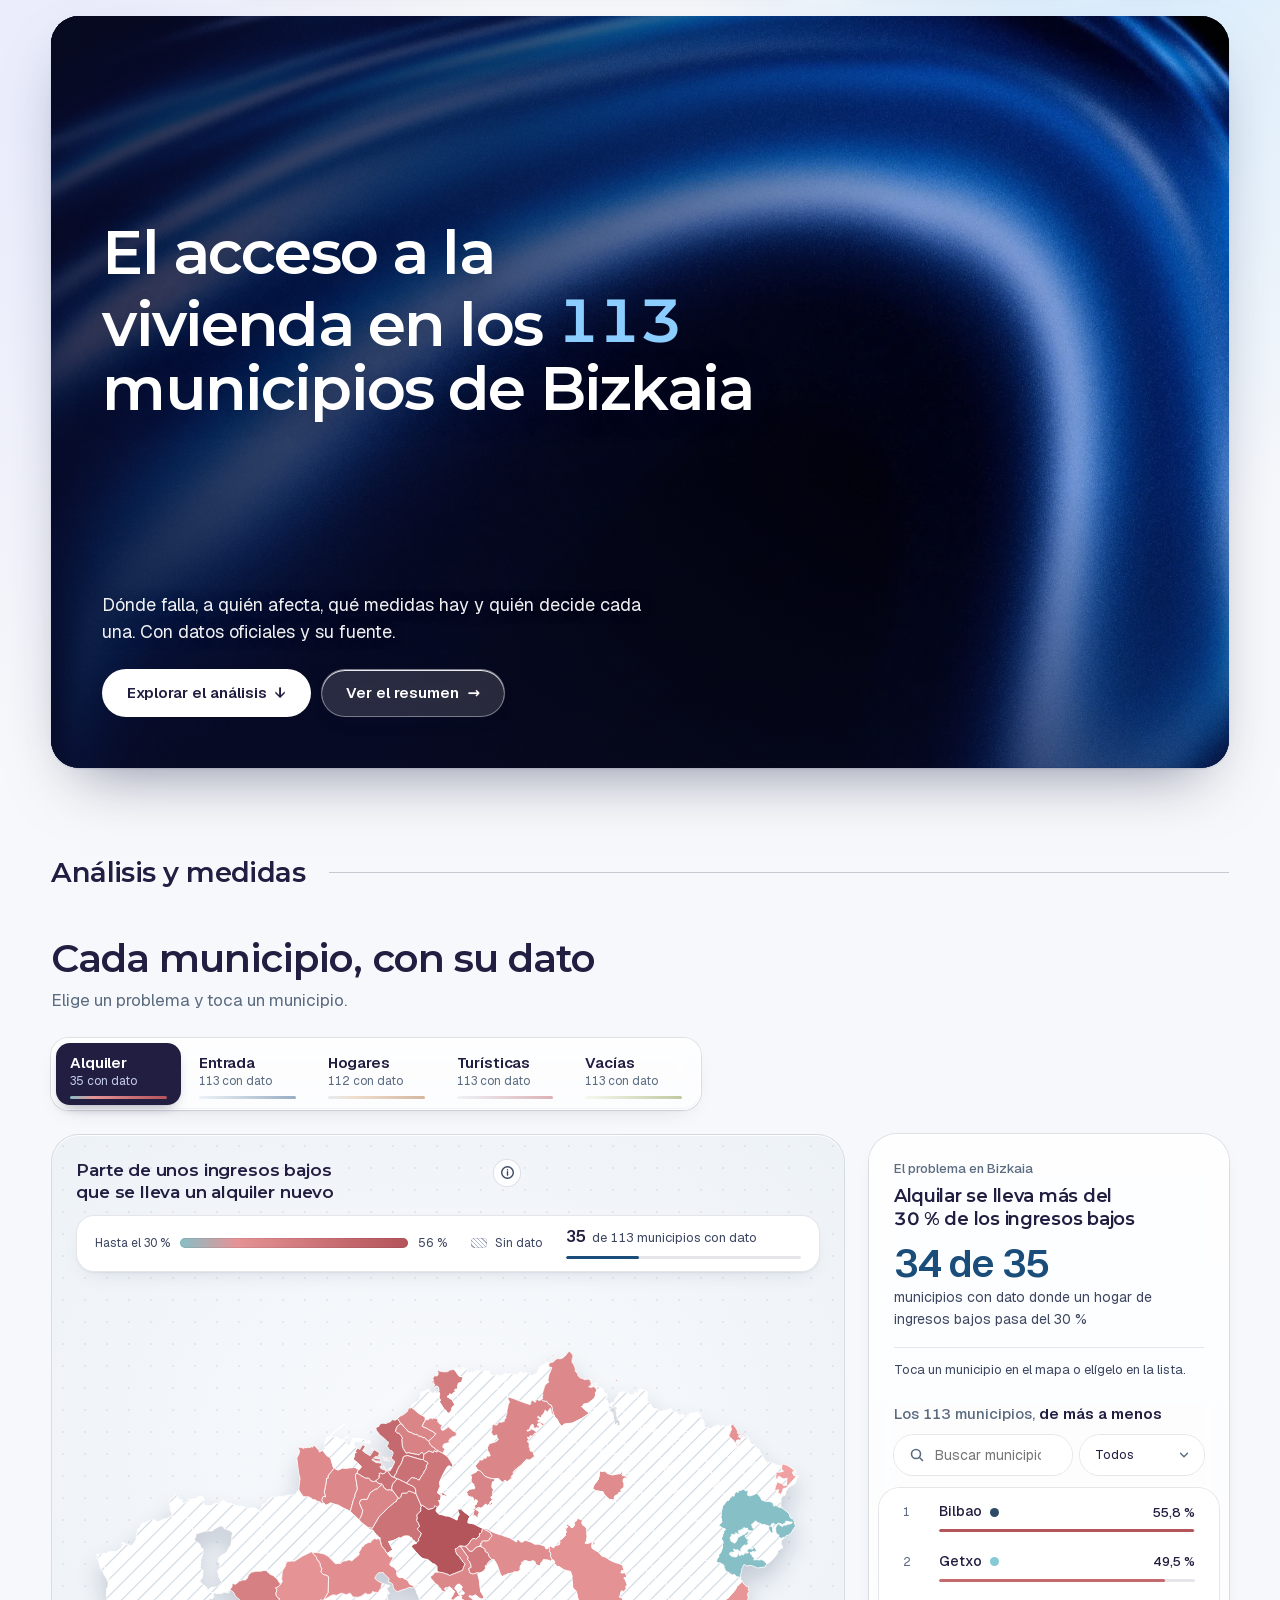
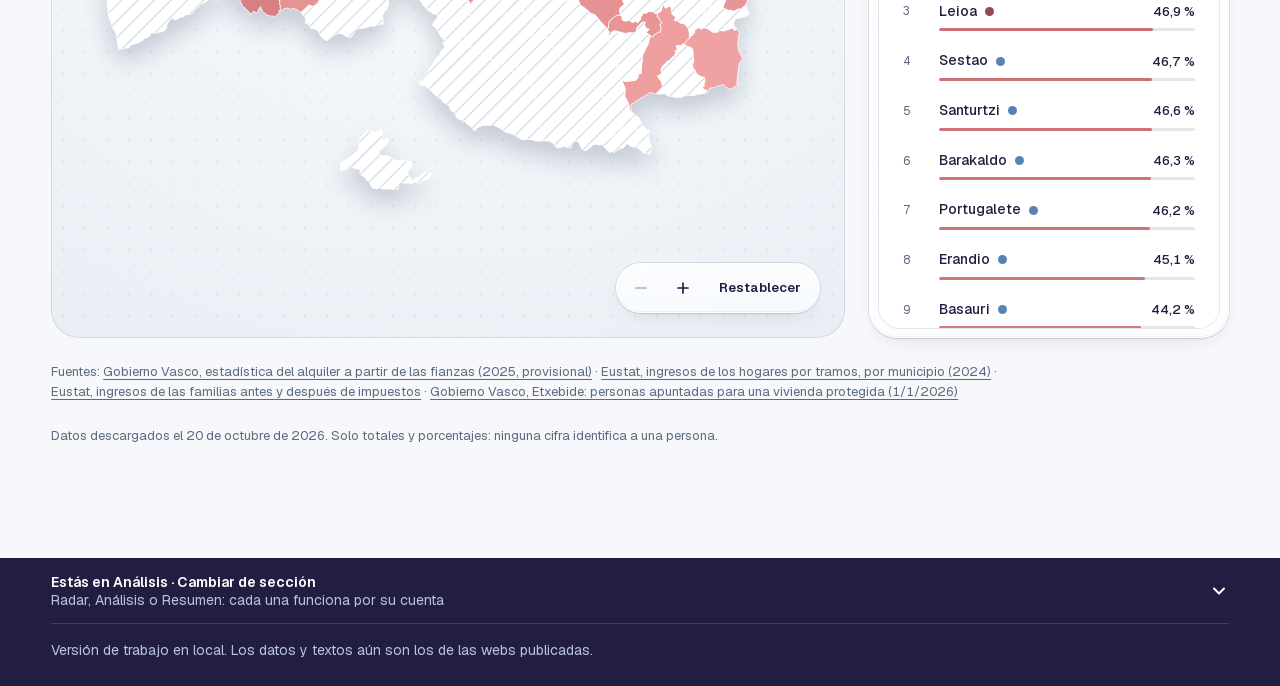
==== analisis/index.html @ 4beda500 "Vivienda en Bizkaia: marco común, Análisis migrado y móvil Proyecto unificado con tres secciones ind" ====
<!doctype html>
<html lang="es">
<head>
  <meta charset="utf-8">
  <meta name="viewport" content="width=device-width, initial-scale=1, viewport-fit=cover">
  <title>Vivienda en Bizkaia · Análisis</title>
  <meta name="robots" content="noindex">
  <meta name="description" content="Análisis y medidas de vivienda en Bizkaia: dónde falla el acceso, a quién afecta, qué medidas hay y quién decide cada una.">
  <meta name="theme-color" content="#f7f8fb">
  <link rel="icon" href="../shared/icons/favicon.svg" type="image/svg+xml">
  <link rel="apple-touch-icon" href="../shared/icons/apple-touch-icon.png">
  <link rel="manifest" href="../manifest.webmanifest">
  <!-- fuentes alojadas en el proyecto (antes se pedían a Google Fonts) -->
  <link rel="stylesheet" href="../shared/fonts.css">
  <!-- sistema tipográfico único (typography.css), tokens y materiales del Design System (tokens.css), marco compartido (cabecera, menú, botones)
       y una hoja por vista: solo está activa la de la vista abierta -->
  <link rel="stylesheet" href="css/typography.css">
  <link rel="stylesheet" href="css/tokens.css">
  <link rel="stylesheet" href="css/marco.css">
  <link rel="stylesheet" href="css/lectura.css">
  <link rel="stylesheet" href="css/situacion.css" id="css-situacion">
  <link rel="stylesheet" href="css/medidas.css" id="css-medidas">
  <link rel="stylesheet" href="css/medidas-diseno.css" id="css-medidas-diseno">
  <link rel="stylesheet" href="css/municipios.css" id="css-municipios">
  <link rel="stylesheet" href="css/acceso.css" id="css-acceso">
  <link rel="stylesheet" href="css/normas.css" id="css-normas">
  <link rel="stylesheet" href="css/metodo.css" id="css-metodo">
  <link rel="stylesheet" href="css/inicio.css">
  <link rel="stylesheet" href="css/movimiento.css">
  <link rel="stylesheet" href="css/producto.css">
  <link rel="stylesheet" href="css/movil.css">
  <link rel="stylesheet" href="css/impresion.css" media="print">
  <script src="js/pre-inicio.js"></script>
  <script type="module" src="js/app.js"></script>
  <script type="module" src="js/nav.js"></script>
  <script src="../shared/marco.js" defer></script>
</head>
<body data-seccion="analisis" data-raiz="../" data-marco="integrado">
  <a class="salto" href="#vista" id="salto">Saltar al contenido</a>

  <!-- Marco único: las seis pestañas (Situación, Municipios, Acceso, Medidas, Normas y Método) se abren aquí, con el mismo marco, el mismo almacén de datos y el mismo sistema de diseño. -->
  <header class="banda">
    <a class="marca" href="../" title="Ir al portal de Vivienda en Bizkaia"><img src="img/logo-vivienda-bizkaia.png" alt="Vivienda Bizkaia" width="800" height="212"></a>
    <nav class="vistas vidrio" aria-label="Pestañas">
      <a href="#situacion" data-vista="situacion">Situación</a>
      <a href="#municipios" data-vista="municipios">Municipios</a>
      <a href="#acceso" data-vista="acceso">Acceso</a>
      <a href="#medidas" data-vista="medidas">Medidas</a>
      <a href="#normas" data-vista="normas">Normas</a>
      <a href="#metodo" data-vista="metodo">Método</a>
    </nav>
    <p class="vista-activa" id="vista-activa">Situación</p>
    <div class="banda-dcha">
      <ul class="otros-productos" aria-label="Secciones y acciones">
        <li><nav class="selector-secciones vidrio" aria-label="Secciones de Vivienda en Bizkaia" data-selector-secciones></nav></li>
        <li><button type="button" class="btn vidrio" id="copiar-enlace" data-copiar-enlace title="Copia la dirección de esta consulta (vista, municipios, filtros y supuestos)" data-propuesta>Copiar enlace</button></li>
      </ul>
      <button type="button" class="menu-boton" id="menu-abrir" aria-haspopup="dialog" aria-controls="menu" aria-expanded="false">Menú</button>
    </div>
  </header>

  <dialog id="menu" class="menu" aria-label="Pestañas">
    <nav class="menu-lista" aria-label="Vistas">
      <a href="#situacion" data-vista="situacion">Situación</a>
      <a href="#municipios" data-vista="municipios">Municipios</a>
      <a href="#acceso" data-vista="acceso">Acceso</a>
      <a href="#medidas" data-vista="medidas">Medidas</a>
      <a href="#normas" data-vista="normas">Normas</a>
      <a href="#metodo" data-vista="metodo">Método</a>
    </nav>
    <section class="menu-otros" aria-labelledby="menu-otros-t">
      <h2 id="menu-otros-t">Secciones</h2>
      <nav class="selector-secciones" aria-label="Secciones de Vivienda en Bizkaia" data-selector-secciones></nav>
      <button type="button" class="btn vidrio menu-copiar" data-copiar-enlace data-propuesta>Copiar enlace</button>
    </section>
    <form method="dialog"><button class="btn cerrar">Cerrar <span aria-hidden="true">×</span></button></form>
  </dialog>

  <!-- Inicio: solo se ve con la dirección raíz (html.con-inicio). Primero el hero (editorial inmersiva),
       después, debajo, la vista Situación de siempre (la puerta a los tres productos la hacen ahora el portal y el selector de secciones). Los textos son los de las tres webs publicadas (sus descripciones); no hay cifras de adorno. -->
  <section id="inicio" class="hero" aria-label="Inicio">
    <div class="hero-card">
      <div class="hero-fondo" aria-hidden="true"><img alt="" decoding="async"></div>
      <div class="hero-texto">
        <h1 class="hero-t rise" style="--i:1">El acceso a la vivienda en los <span class="hero-n n-munis" data-roll></span> municipios de Bizkaia</h1>
        <p class="hero-sub rise" style="--i:2">Dónde falla, a quién afecta, qué medidas hay y quién decide cada una. Con datos oficiales y su fuente.</p>
        <div class="hero-cta rise" style="--i:3">
          <a class="hero-btn primario" href="#situacion" data-ir="analisis" data-propuesta>Explorar el análisis <span aria-hidden="true">↓</span></a>
          <a class="hero-btn vidrio" href="../resumen/">Ver el resumen <span aria-hidden="true">→</span></a>
        </div>
      </div>
    </div>


    <!-- Umbral: marca el punto donde empieza el análisis (aparece la cabecera de las seis vistas) -->
    <div class="umbral" id="umbral" aria-hidden="true"><p class="umbral-t" data-propuesta>Análisis y medidas</p></div>
  </section>

  <!-- La vista activa se monta aquí; solo hay una montada a la vez -->
  <main id="vista" tabindex="-1"></main>

  <div id="velo" aria-hidden="true"></div>  <!-- cubre el contenido durante el cambio de vista (css/movimiento.css) -->
  <div class="solo-lectores" role="status" aria-live="polite" data-anuncio></div>
</body>
</html>
---- shared/fonts.css ----
/* Fuentes alojadas en el repo (antes se pedían a Google Fonts). Solo los subconjuntos latin y latin-ext, que cubren español, euskera e inglés.
   Montserrat, Geist, Geist Mono y Manrope: SIL Open Font License 1.1 (ver assets/fonts/LICENCIAS.md). */
/* latin-ext */
@font-face {
  font-family: 'Geist';
  font-style: normal;
  font-weight: 400;
  font-display: swap;
  src: url(fonts/geist-latin-ext-e6da48.woff2) format('woff2');
  unicode-range: U+0100-02BA, U+02BD-02C5, U+02C7-02CC, U+02CE-02D7, U+02DD-02FF, U+0304, U+0308, U+0329, U+1D00-1DBF, U+1E00-1E9F, U+1EF2-1EFF, U+2020, U+20A0-20AB, U+20AD-20C4, U+2113, U+2C60-2C7F, U+A720-A7FF;
}
/* latin */
@font-face {
  font-family: 'Geist';
  font-style: normal;
  font-weight: 400;
  font-display: swap;
  src: url(fonts/geist-latin-edc7ad.woff2) format('woff2');
  unicode-range: U+0000-00FF, U+0131, U+0152-0153, U+02BB-02BC, U+02C6, U+02DA, U+02DC, U+0304, U+0308, U+0329, U+2000-206F, U+20AC, U+2122, U+2191, U+2193, U+2212, U+2215, U+FEFF, U+FFFD;
}
/* latin-ext */
@font-face {
  font-family: 'Geist';
  font-style: normal;
  font-weight: 500;
  font-display: swap;
  src: url(fonts/geist-latin-ext-e6da48.woff2) format('woff2');
  unicode-range: U+0100-02BA, U+02BD-02C5, U+02C7-02CC, U+02CE-02D7, U+02DD-02FF, U+0304, U+0308, U+0329, U+1D00-1DBF, U+1E00-1E9F, U+1EF2-1EFF, U+2020, U+20A0-20AB, U+20AD-20C4, U+2113, U+2C60-2C7F, U+A720-A7FF;
}
/* latin */
@font-face {
  font-family: 'Geist';
  font-style: normal;
  font-weight: 500;
  font-display: swap;
  src: url(fonts/geist-latin-edc7ad.woff2) format('woff2');
  unicode-range: U+0000-00FF, U+0131, U+0152-0153, U+02BB-02BC, U+02C6, U+02DA, U+02DC, U+0304, U+0308, U+0329, U+2000-206F, U+20AC, U+2122, U+2191, U+2193, U+2212, U+2215, U+FEFF, U+FFFD;
}
/* latin-ext */
@font-face {
  font-family: 'Geist';
  font-style: normal;
  font-weight: 600;
  font-display: swap;
  src: url(fonts/geist-latin-ext-e6da48.woff2) format('woff2');
  unicode-range: U+0100-02BA, U+02BD-02C5, U+02C7-02CC, U+02CE-02D7, U+02DD-02FF, U+0304, U+0308, U+0329, U+1D00-1DBF, U+1E00-1E9F, U+1EF2-1EFF, U+2020, U+20A0-20AB, U+20AD-20C4, U+2113, U+2C60-2C7F, U+A720-A7FF;
}
/* latin */
@font-face {
  font-family: 'Geist';
  font-style: normal;
  font-weight: 600;
  font-display: swap;
  src: url(fonts/geist-latin-edc7ad.woff2) format('woff2');
  unicode-range: U+0000-00FF, U+0131, U+0152-0153, U+02BB-02BC, U+02C6, U+02DA, U+02DC, U+0304, U+0308, U+0329, U+2000-206F, U+20AC, U+2122, U+2191, U+2193, U+2212, U+2215, U+FEFF, U+FFFD;
}
/* latin-ext */
@font-face {
  font-family: 'Geist Mono';
  font-style: normal;
  font-weight: 400;
  font-display: swap;
  src: url(fonts/geist-mono-latin-ext-afda9b.woff2) format('woff2');
  unicode-range: U+0100-02BA, U+02BD-02C5, U+02C7-02CC, U+02CE-02D7, U+02DD-02FF, U+0304, U+0308, U+0329, U+1D00-1DBF, U+1E00-1E9F, U+1EF2-1EFF, U+2020, U+20A0-20AB, U+20AD-20C4, U+2113, U+2C60-2C7F, U+A720-A7FF;
}
/* latin */
@font-face {
  font-family: 'Geist Mono';
  font-style: normal;
  font-weight: 400;
  font-display: swap;
  src: url(fonts/geist-mono-latin-01c0aa.woff2) format('woff2');
  unicode-range: U+0000-00FF, U+0131, U+0152-0153, U+02BB-02BC, U+02C6, U+02DA, U+02DC, U+0304, U+0308, U+0329, U+2000-206F, U+20AC, U+2122, U+2191, U+2193, U+2212, U+2215, U+FEFF, U+FFFD;
}
/* latin-ext */
@font-face {
  font-family: 'Geist Mono';
  font-style: normal;
  font-weight: 500;
  font-display: swap;
  src: url(fonts/geist-mono-latin-ext-afda9b.woff2) format('woff2');
  unicode-range: U+0100-02BA, U+02BD-02C5, U+02C7-02CC, U+02CE-02D7, U+02DD-02FF, U+0304, U+0308, U+0329, U+1D00-1DBF, U+1E00-1E9F, U+1EF2-1EFF, U+2020, U+20A0-20AB, U+20AD-20C4, U+2113, U+2C60-2C7F, U+A720-A7FF;
}
/* latin */
@font-face {
  font-family: 'Geist Mono';
  font-style: normal;
  font-weight: 500;
  font-display: swap;
  src: url(fonts/geist-mono-latin-01c0aa.woff2) format('woff2');
  unicode-range: U+0000-00FF, U+0131, U+0152-0153, U+02BB-02BC, U+02C6, U+02DA, U+02DC, U+0304, U+0308, U+0329, U+2000-206F, U+20AC, U+2122, U+2191, U+2193, U+2212, U+2215, U+FEFF, U+FFFD;
}
/* latin-ext */
@font-face {
  font-family: 'Manrope';
  font-style: normal;
  font-weight: 400;
  font-display: swap;
  src: url(fonts/manrope-latin-ext-a71980.woff2) format('woff2');
  unicode-range: U+0100-02BA, U+02BD-02C5, U+02C7-02CC, U+02CE-02D7, U+02DD-02FF, U+0304, U+0308, U+0329, U+1D00-1DBF, U+1E00-1E9F, U+1EF2-1EFF, U+2020, U+20A0-20AB, U+20AD-20C4, U+2113, U+2C60-2C7F, U+A720-A7FF;
}
/* latin */
@font-face {
  font-family: 'Manrope';
  font-style: normal;
  font-weight: 400;
  font-display: swap;
  src: url(fonts/manrope-latin-f2edea.woff2) format('woff2');
  unicode-range: U+0000-00FF, U+0131, U+0152-0153, U+02BB-02BC, U+02C6, U+02DA, U+02DC, U+0304, U+0308, U+0329, U+2000-206F, U+20AC, U+2122, U+2191, U+2193, U+2212, U+2215, U+FEFF, U+FFFD;
}
/* latin-ext */
@font-face {
  font-family: 'Manrope';
  font-style: normal;
  font-weight: 500;
  font-display: swap;
  src: url(fonts/manrope-latin-ext-a71980.woff2) format('woff2');
  unicode-range: U+0100-02BA, U+02BD-02C5, U+02C7-02CC, U+02CE-02D7, U+02DD-02FF, U+0304, U+0308, U+0329, U+1D00-1DBF, U+1E00-1E9F, U+1EF2-1EFF, U+2020, U+20A0-20AB, U+20AD-20C4, U+2113, U+2C60-2C7F, U+A720-A7FF;
}
/* latin */
@font-face {
  font-family: 'Manrope';
  font-style: normal;
  font-weight: 500;
  font-display: swap;
  src: url(fonts/manrope-latin-f2edea.woff2) format('woff2');
  unicode-range: U+0000-00FF, U+0131, U+0152-0153, U+02BB-02BC, U+02C6, U+02DA, U+02DC, U+0304, U+0308, U+0329, U+2000-206F, U+20AC, U+2122, U+2191, U+2193, U+2212, U+2215, U+FEFF, U+FFFD;
}
/* latin-ext */
@font-face {
  font-family: 'Montserrat';
  font-style: normal;
  font-weight: 500;
  font-display: swap;
  src: url(fonts/montserrat-latin-ext-a93986.woff2) format('woff2');
  unicode-range: U+0100-02BA, U+02BD-02C5, U+02C7-02CC, U+02CE-02D7, U+02DD-02FF, U+0304, U+0308, U+0329, U+1D00-1DBF, U+1E00-1E9F, U+1EF2-1EFF, U+2020, U+20A0-20AB, U+20AD-20C4, U+2113, U+2C60-2C7F, U+A720-A7FF;
}
/* latin */
@font-face {
  font-family: 'Montserrat';
  font-style: normal;
  font-weight: 500;
  font-display: swap;
  src: url(fonts/montserrat-latin-83a31c.woff2) format('woff2');
  unicode-range: U+0000-00FF, U+0131, U+0152-0153, U+02BB-02BC, U+02C6, U+02DA, U+02DC, U+0304, U+0308, U+0329, U+2000-206F, U+20AC, U+2122, U+2191, U+2193, U+2212, U+2215, U+FEFF, U+FFFD;
}
/* latin-ext */
@font-face {
  font-family: 'Montserrat';
  font-style: normal;
  font-weight: 600;
  font-display: swap;
  src: url(fonts/montserrat-latin-ext-a93986.woff2) format('woff2');
  unicode-range: U+0100-02BA, U+02BD-02C5, U+02C7-02CC, U+02CE-02D7, U+02DD-02FF, U+0304, U+0308, U+0329, U+1D00-1DBF, U+1E00-1E9F, U+1EF2-1EFF, U+2020, U+20A0-20AB, U+20AD-20C4, U+2113, U+2C60-2C7F, U+A720-A7FF;
}
/* latin */
@font-face {
  font-family: 'Montserrat';
  font-style: normal;
  font-weight: 600;
  font-display: swap;
  src: url(fonts/montserrat-latin-83a31c.woff2) format('woff2');
  unicode-range: U+0000-00FF, U+0131, U+0152-0153, U+02BB-02BC, U+02C6, U+02DA, U+02DC, U+0304, U+0308, U+0329, U+2000-206F, U+20AC, U+2122, U+2191, U+2193, U+2212, U+2215, U+FEFF, U+FFFD;
}
/* latin-ext */
@font-face {
  font-family: 'Montserrat';
  font-style: normal;
  font-weight: 700;
  font-display: swap;
  src: url(fonts/montserrat-latin-ext-a93986.woff2) format('woff2');
  unicode-range: U+0100-02BA, U+02BD-02C5, U+02C7-02CC, U+02CE-02D7, U+02DD-02FF, U+0304, U+0308, U+0329, U+1D00-1DBF, U+1E00-1E9F, U+1EF2-1EFF, U+2020, U+20A0-20AB, U+20AD-20C4, U+2113, U+2C60-2C7F, U+A720-A7FF;
}
/* latin */
@font-face {
  font-family: 'Montserrat';
  font-style: normal;
  font-weight: 700;
  font-display: swap;
  src: url(fonts/montserrat-latin-83a31c.woff2) format('woff2');
  unicode-range: U+0000-00FF, U+0131, U+0152-0153, U+02BB-02BC, U+02C6, U+02DA, U+02DC, U+0304, U+0308, U+0329, U+2000-206F, U+20AC, U+2122, U+2191, U+2193, U+2212, U+2215, U+FEFF, U+FFFD;
}
---- analisis/css/typography.css ----
/* BIZKAIA · Sistema tipografico compartido v1.0 | Sprints 02 y 03
   Titulares: Montserrat. UI, texto y TODOS los numeros: Geist.
   Geist Mono se reserva exclusivamente para codigo tecnico (code/pre/kbd/samp).
   No cambia datos, unidades, formulas ni escalas cartograficas. */
:root {
  --font-heading: "Montserrat", "Segoe UI", system-ui, sans-serif;
  --font-body: "Geist", "Segoe UI", system-ui, sans-serif;
  --font-number: var(--font-body);
  --font-code: "Geist Mono", ui-monospace, "Cascadia Mono", Consolas, monospace;
  /* Compatibilidad con las hojas de estilo existentes */
  --f-display: var(--font-heading);
  --f-ui: var(--font-body);
  --f-data: var(--font-number);
  --f-code: var(--font-code);
}
body, button, input, select, textarea, table, svg text {
  font-variant-numeric: lining-nums tabular-nums;
}
svg text { font-family: var(--font-body); }
code, pre, kbd, samp { font-family: var(--font-code); }

/* Norma de cifras en TODA la interfaz. La regla de arriba solo alcanzaba a los elementos sin atajo `font:`; el atajo reinicia
   font-variant-numeric, así que cifras grandes, ranking y contadores quedaban sin cifras tabulares. !important para que gane
   al atajo en cualquier hoja de vista. No cambia ningún número, unidad ni formato: solo el diseño de los dígitos de Geist. */
*, *::before, *::after { font-variant-numeric: lining-nums tabular-nums !important; }
---- analisis/css/tokens.css ----
/* VIVIENDA EN BIZKAIA · Design System · tokens de interfaz (Astara Intelligence × Liquid Glass)
   ÚNICA fuente de verdad de: colores de interfaz, espaciado, radios, elevaciones, movimiento y materiales.
   Las familias tipográficas están en typography.css. Las rampas de datos (indicadores, líneas de medidas) NO están aquí:
   son semánticas y viven en el código de cada vista; ninguna capa de interfaz puede alterarlas.

   CAPAS DE MATERIAL
   L0 · Contenido: opaco. Mapa, leyenda, ranking, cifras, tablas, matrices, textos largos. Nunca lleva desenfoque.
   L1 · Vidrio funcional: navegación global, selector de problema, controles, panel contextual breve. Translúcido y contenido.
   L2 · Vidrio de foco: popover o panel temporal activo. Como máximo uno a la vez.
   Interpretación de la filosofía Liquid Glass (materiales, jerarquía, claridad), no una copia de la interfaz de Apple.

   DEGRADACIÓN: si el navegador no soporta backdrop-filter, o la persona pide menos transparencia o más contraste,
   los materiales pasan a superficies sólidas (más abajo). Si el contraste falla, se sube la opacidad antes que el desenfoque. */
:root {
  color-scheme: light;

  /* ---------- color de interfaz ---------- */
  --bg: #f7f8fb;
  --surface: #ffffff;
  --panel: #edf1f6;
  --ink: #221e41;
  --ink-2: #3c4660;
  --muted: #5b6b80;
  --line: rgba(34, 30, 65, .11);
  --line-2: rgba(34, 30, 65, .22);
  --accent: #1a4d7a;
  --accent-soft: #e6eef7;
  --ice: #8bcdff;
  --noche: #221e41;

  /* ---------- colores de datos de las vistas de consulta (semánticos; los mismos tonos que el mapa de Acceso y las fichas) ---------- */
  --dato-a: #1a4d7a;        /* municipio A, «decide», «cabe»: azul */
  --dato-b: #b4545b;        /* municipio B, problema, «no cabe»: rosa fuerte */
  --dato-b-suave: #f4a6a6;  /* «solo una de las dos», fondo de rejilla «larga» */
  --dato-b-fondo: #fbe9ea;
  --dato-a-fondo: #e6eef7;

  /* ---------- espaciado, medidas de marco ---------- */
  --s1: 4px; --s2: 8px; --s3: 12px; --s4: 16px; --s5: 24px; --s6: 32px; --s7: 48px; --s8: 64px; --s9: 96px;
  --margen: clamp(16px, 4vw, 56px);
  --banda: 64px;

  /* ---------- radios ---------- */
  --r-pildora: 999px;   /* controles, segmentos, botones */
  --r-panel: 28px;      /* escenarios y paneles grandes */
  --r-tarjeta: 18px;    /* tarjetas de cifra, barras */
  --r-chip: 12px;       /* celdas pequeñas */

  /* ---------- movimiento ---------- */
  --ease: cubic-bezier(.16, 1, .3, 1);
  --dur-control: 180ms; /* controles: 160–240 ms */
  --dur-panel: 260ms;   /* paneles: 220–320 ms */

  /* Movimiento (sistema Astara DCI §9): desacelerar hasta su sitio, sin rebote; las salidas son más rápidas.
     150 ms feedback · 240 ms estado · 420 ms capa o vista · 700 ms solo el momento firma (intensidad «expressive»).
     Intensidad por producto en <body data-motion="still | restrained | expressive"> (?mov=quieto|sobrio|expresivo). Solo transform y opacity. */
  --ease-out: cubic-bezier(.16, 1, .3, 1);
  --ease-inout: cubic-bezier(.65, 0, .35, 1);
  --t-fast: 150ms;
  --t-base: 240ms;
  --t-layout: 420ms;
  --t-focal: 420ms;
  --rise-y: 4px;

  /* ---------- elevación ---------- */
  --sombra-flotante: 0 1px 0 rgba(255, 255, 255, .7) inset, 0 10px 30px -12px rgba(26, 36, 70, .28);
  --elev-1: 0 1px 2px rgba(26, 36, 70, .06), 0 8px 24px -14px rgba(26, 36, 70, .22);
  --elev-2: 0 2px 4px rgba(26, 36, 70, .06), 0 22px 48px -20px rgba(26, 36, 70, .38);

  /* ---------- material L0 · contenido opaco ---------- */
  --opaco-fondo: var(--surface);
  --opaco-borde: var(--line);

  /* ---------- material L1 · vidrio funcional ---------- */
  --vidrio-fondo: rgba(255, 255, 255, .58);
  --vidrio-reflejo: linear-gradient(180deg, rgba(255, 255, 255, .55) 0%, rgba(255, 255, 255, .12) 100%);
  --vidrio-borde: rgba(255, 255, 255, .75);              /* borde óptico claro, hacia dentro */
  --vidrio-contorno: rgba(34, 30, 65, .10);               /* contorno fino exterior para separarlo del fondo */
  --vidrio-sombra: inset 0 1px 0 rgba(255, 255, 255, .9), inset 0 -1px 0 rgba(34, 30, 65, .05), 0 0 0 1px var(--vidrio-contorno), var(--elev-1);
  --vidrio-filtro: blur(14px) saturate(150%);   /* más ligero que 20 px / 170 %: el vidrio es el coste de pintado más alto de la interfaz */

  /* barra global (cabecera): más translúcida y sin sombra propia, solo línea inferior */
  --vidrio-barra-fondo: rgba(247, 248, 251, .66);
  --vidrio-barra-linea: rgba(34, 30, 65, .09);

  /* ---------- material L2 · vidrio de foco (uso excepcional) ---------- */
  --vidrio-foco-fondo: rgba(255, 255, 255, .8);
  --vidrio-foco-filtro: blur(28px) saturate(180%);
  --vidrio-foco-sombra: inset 0 1px 0 rgba(255, 255, 255, .95), 0 0 0 1px var(--vidrio-contorno), var(--elev-2);

  /* ---------- fondo ambiental (da al vidrio algo que refractar; discreto) ---------- */
  --ambiente:
    radial-gradient(52% 46% at 88% -8%, rgba(139, 205, 255, .34) 0%, rgba(139, 205, 255, 0) 70%),
    radial-gradient(46% 42% at 6% 4%, rgba(188, 196, 255, .26) 0%, rgba(188, 196, 255, 0) 70%);
}

body[data-motion="expressive"] { --t-focal: 700ms; }   /* el momento firma de cada vista */

/* ---------- Materiales (una sola definición; las vistas solo añaden la clase) ---------- */
.vidrio {
  background: var(--vidrio-reflejo), var(--vidrio-fondo);
  border: 1px solid var(--vidrio-borde);
  box-shadow: var(--vidrio-sombra);
  -webkit-backdrop-filter: var(--vidrio-filtro);
  backdrop-filter: var(--vidrio-filtro);
}
.vidrio-foco {
  background: var(--vidrio-foco-fondo);
  border: 1px solid var(--vidrio-borde);
  box-shadow: var(--vidrio-foco-sombra);
  -webkit-backdrop-filter: var(--vidrio-foco-filtro);
  backdrop-filter: var(--vidrio-foco-filtro);
}
.opaco {
  background: var(--opaco-fondo);
  border: 1px solid var(--opaco-borde);
}

/* ---------- Degradación a superficies sólidas ---------- */
@supports not ((backdrop-filter: blur(1px)) or (-webkit-backdrop-filter: blur(1px))) {
  :root {
    --vidrio-fondo: #f3f6fa; --vidrio-reflejo: none; --vidrio-filtro: none;
    --vidrio-barra-fondo: var(--bg);
    --vidrio-foco-fondo: #ffffff; --vidrio-foco-filtro: none;
  }
}
@media (prefers-reduced-transparency: reduce) {
  :root {
    --vidrio-fondo: #f3f6fa; --vidrio-reflejo: none; --vidrio-filtro: none;
    --vidrio-barra-fondo: var(--bg);
    --vidrio-foco-fondo: #ffffff; --vidrio-foco-filtro: none;
    --ambiente: none;
  }
}
@media (prefers-contrast: more) {
  :root {
    --vidrio-fondo: #ffffff; --vidrio-reflejo: none; --vidrio-filtro: none;
    --vidrio-borde: rgba(34, 30, 65, .45); --vidrio-contorno: rgba(34, 30, 65, .45);
    --vidrio-barra-fondo: var(--bg);
    --vidrio-foco-fondo: #ffffff; --vidrio-foco-filtro: none;
    --line: rgba(34, 30, 65, .3); --line-2: rgba(34, 30, 65, .5);
    --ambiente: none;
  }
}
---- analisis/css/marco.css ----
/* Tokens, radios, elevaciones y materiales: ver tokens.css (única fuente). */
*, *::before, *::after { box-sizing: border-box; }
[hidden] { display: none !important; }
html { scroll-padding-top: calc(var(--banda) + var(--s4)); scrollbar-color: var(--line-2) transparent; }

/* ---------- Barras de desplazamiento del sistema ----------
   Finas, redondeadas y sin flechas, en todos los contenedores con desplazamiento propio (ranking, listas, matrices, índices, fichas).
   Chrome, Edge y Safari: se dibujan con ::-webkit-scrollbar, y para eso hay que anular scrollbar-width y scrollbar-color (si no, Windows
   pinta su barra clásica con flechas, pegada al borde y encima de las cifras). Firefox mantiene la barra fina estándar de más arriba. */
@supports selector(::-webkit-scrollbar) {
  * { scrollbar-width: auto !important; scrollbar-color: auto !important; }
  ::-webkit-scrollbar { width: 14px; height: 14px; }
  ::-webkit-scrollbar-track, ::-webkit-scrollbar-corner { background: transparent; }
  ::-webkit-scrollbar-button { display: none; width: 0; height: 0; }
  ::-webkit-scrollbar-thumb { min-height: 36px; min-width: 36px; border: 4px solid transparent; border-radius: 999px; background-color: rgba(34, 30, 65, .28); background-clip: content-box; }
  @media (hover: hover) and (pointer: fine) { ::-webkit-scrollbar-thumb:hover { background-color: rgba(34, 30, 65, .5); } }
  ::-webkit-scrollbar-thumb:active { background-color: var(--ink); }
  /* Cajas redondeadas con desplazamiento propio (ranking, listas, fichas, matrices, índices): la barra va DENTRO de la caja, con aire respecto al
     borde (pulgar de 6 px a 8 px del borde) y alejada de las esquinas redondeadas, para que no parezca que se sale ni que pisa el contorno. */
  :is(.lista-scroll, .m-lista, .ficha, .panel-medida, .table-wrap, .lec-indice, .sin-dato ul, .m-stage > div:last-child)::-webkit-scrollbar { width: 22px; height: 22px; }
  :is(.lista-scroll, .m-lista, .ficha, .panel-medida, .table-wrap, .lec-indice, .sin-dato ul, .m-stage > div:last-child)::-webkit-scrollbar-thumb { border-width: 8px; }
  :is(.lista-scroll, .m-lista, .ficha, .panel-medida, .table-wrap, .lec-indice, .sin-dato ul, .m-stage > div:last-child)::-webkit-scrollbar-track:vertical { margin-block: 22px; }
  :is(.lista-scroll, .m-lista, .ficha, .panel-medida, .table-wrap, .lec-indice, .sin-dato ul, .m-stage > div:last-child)::-webkit-scrollbar-track:horizontal { margin-inline: 22px; }
}
body { margin: 0; background: var(--bg); color: var(--ink); font: 400 1rem/1.55 var(--f-ui); -webkit-font-smoothing: antialiased; text-rendering: optimizeLegibility; }
::selection { background: var(--ice); color: var(--ink); }
h1, h2, h3, p, ol, ul { margin: 0; padding: 0; }
ol, ul { list-style: none; }
a { color: inherit; text-underline-offset: .22em; text-decoration-thickness: 1px; }
button, select, input { font: inherit; color: inherit; }
:focus-visible { outline: 2px solid var(--accent); outline-offset: 3px; border-radius: 6px; }
main:focus { outline: none; }
.salto { position: absolute; left: var(--s4); top: -4rem; z-index: 100; background: var(--ink); color: #fff; padding: 10px 16px; border-radius: 999px; }
.salto:focus { top: var(--s3); }
.solo-lectores { position: absolute; width: 1px; height: 1px; overflow: hidden; clip-path: inset(50%); white-space: nowrap; }

/* ---------- Banda (igual que Sprint 01) ---------- */
body::before { content: ""; position: fixed; inset: 0 0 auto; height: env(safe-area-inset-top, 0px); z-index: 10; background: var(--bg); }
.banda { position: sticky; top: env(safe-area-inset-top, 0px); z-index: 40; height: var(--banda); display: grid; grid-template-columns: auto minmax(0, 1fr) auto; align-items: center; gap: var(--s4); padding: 0 max(var(--margen), env(safe-area-inset-right, 0px)) 0 max(var(--margen), env(safe-area-inset-left, 0px)); background: var(--vidrio-barra-fondo); -webkit-backdrop-filter: var(--vidrio-filtro); backdrop-filter: var(--vidrio-filtro); border-bottom: 1px solid var(--vidrio-barra-linea); box-shadow: 0 1px 0 rgba(255, 255, 255, .7) inset; }
.marca { display: inline-flex; align-items: center; justify-self: start; text-decoration: none; white-space: nowrap; padding: var(--s2) 0; }
/* logotipo aprobado: sin efectos, sin deformar (la altura fija el tamaño y el ancho sale de su proporción) y nítido sobre el vidrio de la cabecera */
.marca img { display: block; height: 40px; width: auto; max-width: none; }
/* navegación global: cápsula de vidrio L1; la sección abierta es una píldora oscura (estado inequívoco, también por peso y aria-current) */
.vistas { justify-self: center; display: flex; align-items: center; gap: 2px; padding: 4px; border-radius: var(--r-pildora); }
.vistas a { position: relative; padding: 7px 16px; border-radius: var(--r-pildora); font-size: .9375rem; font-weight: 500; color: var(--ink-2); text-decoration: none; transition: color var(--dur-control) var(--ease), background-color var(--dur-control) var(--ease), box-shadow var(--dur-control) var(--ease); }
@media (hover: hover) and (pointer: fine) { .vistas a:hover { color: var(--ink); background: rgba(255, 255, 255, .7); } }
.vistas a[aria-current="page"] { background: var(--ink); color: #fff; font-weight: 600; box-shadow: 0 6px 14px -8px rgba(34, 30, 65, .65); }
.vista-activa { display: none; font-weight: 600; font-size: .9375rem; }
.banda-dcha { justify-self: end; display: flex; align-items: center; gap: var(--s4); }
.otros-productos { display: flex; align-items: center; gap: var(--s4); }
.enlace-ext { display: inline-flex; align-items: center; min-height: 40px; font-size: .9375rem; font-weight: 500; color: var(--muted); text-decoration: none; white-space: nowrap; }
@media (hover: hover) and (pointer: fine) { .enlace-ext:hover { color: var(--ink); } }
.menu-boton { display: none; min-height: 40px; padding: 8px 4px; background: none; border: 0; font-weight: 600; cursor: pointer; }

/* ---------- Botones ---------- */
.btn { display: inline-flex; align-items: center; gap: var(--s2); min-height: 40px; padding: 0 var(--s4); border: 1px solid var(--line-2); border-radius: var(--r-pildora); background: transparent; font-size: .875rem; font-weight: 600; text-decoration: none; cursor: pointer; white-space: nowrap; transition: background-color var(--dur-control), border-color var(--dur-control), transform .14s var(--ease); }
@media (hover: hover) and (pointer: fine) { .btn:hover { background: var(--surface); border-color: var(--ink); } }
.btn.vidrio { border: 1px solid var(--vidrio-borde); }
@media (hover: hover) and (pointer: fine) { .btn.vidrio:hover { background: var(--surface); border-color: var(--ink); } }
.btn:active { transform: translateY(1px); }
.btn.primary { min-height: 48px; padding: 0 var(--s5); background: var(--ink); border-color: var(--ink); color: #fff; font-size: .9375rem; }
@media (hover: hover) and (pointer: fine) { .btn.primary:hover { background: var(--accent); border-color: var(--accent); } }

/* ---------- Menú ---------- */
.menu { width: 100vw; max-width: none; height: 100dvh; max-height: none; margin: 0; border: 0; padding: var(--s9) var(--margen) var(--s7); background: var(--noche); color: #f1f5ff; }
.menu[open] { display: flex; flex-direction: column; gap: var(--s7); }
.menu::backdrop { background: rgba(10, 15, 34, .5); }
.menu-lista { display: grid; gap: var(--s1); }
.menu-lista a { padding: var(--s1) 0; font: 600 clamp(2rem, 1.4rem + 3vw, 3rem)/1.15 var(--f-ui); letter-spacing: -.02em; text-decoration: none; }
 .menu-lista a[aria-current="page"] { color: var(--ice); }
@media (hover: hover) and (pointer: fine) { .menu-lista a:hover { color: var(--ice); } }
.menu-otros { display: grid; gap: var(--s3); }
.menu-otros h2 { font-size: .875rem; font-weight: 500; color: #b7c4e2; }
.menu-otros ul { display: flex; flex-wrap: wrap; align-items: center; gap: var(--s3) var(--s6); }
.menu .enlace-ext { color: #f1f5ff; font-size: 1.125rem; }
.menu .btn { color: #f1f5ff; border-color: rgba(241, 245, 255, .4); }
@media (hover: hover) and (pointer: fine) { .menu .btn:hover { background: rgba(255, 255, 255, .08); border-color: #f1f5ff; } }
.menu .cerrar { align-self: flex-start; margin-top: auto; }
.menu :focus-visible { outline-color: var(--ice); }
html.modal { overflow: hidden; }


/* pie base: Situación y Medidas lo redefinen en su hoja; el resto de vistas usa este */
.pie { display: grid; gap: var(--s1); max-width: 1520px; margin-inline: auto; padding: var(--s6) max(var(--margen), env(safe-area-inset-right, 0px)) var(--s9) max(var(--margen), env(safe-area-inset-left, 0px)); border-top: 1px solid var(--line); font-size: .875rem; color: var(--muted); }

/* ---------- «Seguir con <municipio>»: saltos entre vistas con el mismo contexto (js/contexto.js) ---------- */
.ctx-enlaces { display: flex; flex-wrap: wrap; align-items: center; gap: 8px 10px; margin: var(--s3) 0 0; font-size: .875rem; color: var(--ink-2); }
.ctx-enlaces[hidden] { display: none; }
.ctx-t b { color: var(--ink); font-weight: 600; }
.ctx-a { display: inline-flex; align-items: center; min-height: 36px; padding: 0 14px; border: 1px solid var(--vidrio-borde); border-radius: var(--r-pildora); background: rgba(255, 255, 255, .72); -webkit-backdrop-filter: var(--vidrio-filtro); backdrop-filter: var(--vidrio-filtro); box-shadow: 0 0 0 1px var(--vidrio-contorno); color: var(--ink); font-weight: 500; text-decoration: none; transition: background-color var(--dur-control) var(--ease), border-color var(--dur-control) var(--ease); }
@media (hover: hover) and (pointer: fine) { .ctx-a:hover { background: var(--surface); border-color: var(--ink); } }
.ctx-enlaces.en-ficha { margin: var(--s3) 0 0; padding-top: var(--s3); border-top: 1px solid var(--line); }
.ctx-enlaces.en-municipios { margin: 0; }
.ctx-enlaces.en-acceso { margin: 0 0 var(--s4); }
@media (prefers-reduced-transparency: reduce) { .ctx-a { -webkit-backdrop-filter: none; backdrop-filter: none; background: var(--surface); } }

/* ---------- Información del dato (js/info-dato.js) ----------
   El vidrio es solo el contenedor ligero de consulta (el botón «i» y el marco del panel); el texto, las fuentes y las explicaciones van en una superficie sólida. */
.info-b { display: inline-grid; place-items: center; flex: none; width: 26px; height: 26px; padding: 0; border: 1px solid var(--vidrio-borde); border-radius: 50%; background: rgba(255, 255, 255, .78); -webkit-backdrop-filter: var(--vidrio-filtro); backdrop-filter: var(--vidrio-filtro); box-shadow: 0 0 0 1px var(--vidrio-contorno); cursor: pointer; vertical-align: middle; transition: background-color var(--dur-control) var(--ease), border-color var(--dur-control) var(--ease); }
.info-b svg { width: 15px; height: 15px; fill: none; stroke: var(--ink-2); stroke-width: 1.5; stroke-linecap: round; }
 .info-b[aria-expanded="true"] { background: var(--surface); border-color: var(--ink); }
@media (hover: hover) and (pointer: fine) { .info-b:hover { background: var(--surface); border-color: var(--ink); } }
 .info-b[aria-expanded="true"] svg { stroke: var(--ink); }
@media (hover: hover) and (pointer: fine) { .info-b:hover svg { stroke: var(--ink); } }
.info-panel { position: fixed; z-index: 90; width: min(460px, calc(100vw - 24px)); max-height: min(72dvh, 620px); padding: 6px; border-radius: 26px; display: flex; }
.info-cuerpo { min-width: 0; flex: 1; max-height: calc(min(72dvh, 620px) - 12px); overflow: auto; padding: 16px 18px 18px; border-radius: 20px; background: var(--opaco-fondo); border: 1px solid var(--opaco-borde); color: var(--ink); scrollbar-width: thin; }
.info-cab { display: flex; align-items: flex-start; justify-content: space-between; gap: var(--s3); }
.info-t { margin: 0; font: 600 1.0625rem/1.3 var(--f-display); letter-spacing: -.01em; text-wrap: balance; }
.info-cerrar { flex: none; display: grid; place-items: center; width: 30px; height: 30px; margin: -4px -6px 0 0; border: 0; border-radius: 50%; background: transparent; color: var(--ink-2); font-size: 1.375rem; line-height: 1; cursor: pointer; }
@media (hover: hover) and (pointer: fine) { .info-cerrar:hover { background: var(--panel); color: var(--ink); } }
.info-campos { display: grid; gap: 2px; margin: var(--s3) 0 0; }
.info-campos dt { margin-top: var(--s2); font-size: .75rem; font-weight: 600; color: var(--muted); }
.info-campos dd { margin: 0; font-size: .875rem; line-height: 1.5; color: var(--ink); }
.info-campos dd.falta { color: var(--muted); }
.info-lista { margin: 0; padding: 0; list-style: none; display: grid; gap: 3px; }
.info-lista a, .info-metodo a { color: var(--accent); text-decoration-thickness: 1px; }
.info-pill { display: inline-flex; align-items: center; margin-right: 8px; padding: 2px 10px; border: 1px solid var(--line-2); border-radius: var(--r-pildora); background: var(--panel); font-size: .75rem; font-weight: 600; color: var(--ink-2); }
.info-pill.pill-oficial { background: var(--dato-a-fondo); border-color: var(--dato-a); color: var(--dato-a); }
.info-pill.pill-calculo { background: var(--surface); border-color: var(--ink); color: var(--ink); }
.info-pill.pill-aproximacion { background: var(--surface); border: 1px dashed var(--ink-2); color: var(--ink-2); }
.info-nat { display: block; margin-top: 6px; color: var(--ink-2); }
.info-notas { margin: var(--s3) 0 0; font-size: .8125rem; line-height: 1.5; color: var(--ink-2); }
.info-metodo { margin: var(--s3) 0 0; padding-top: var(--s3); border-top: 1px solid var(--line); font-size: .875rem; color: var(--ink-2); }
.info-metodo.falta { color: var(--muted); }
@media (prefers-reduced-transparency: reduce) { .info-b { -webkit-backdrop-filter: none; backdrop-filter: none; background: var(--surface); } }
.info-b.en-fila { width: 22px; height: 22px; margin: 0 0 0 4px; vertical-align: -5px; }
.info-b.en-fila svg { width: 13px; height: 13px; }
.sec-cab .info-b.en-seccion { margin: var(--s2) 0 0; }
---- analisis/css/lectura.css ----
/* Vistas de consulta (Municipios, Acceso, Normas, Método): composición y componentes compartidos.
   Cabecera con la tarea, barra de herramientas de vidrio (L1), índice interno de vidrio (L1) y bloques de contenido sólidos (L0).
   Los materiales y los tokens vienen de tokens.css; las familias, de typography.css. Cada vista añade su hoja (municipios.css, ...). */

.sr-only { position: absolute; width: 1px; height: 1px; overflow: hidden; clip-path: inset(50%); white-space: nowrap; }

/* ---------- Cabecera de la vista ---------- */
.lec { max-width: 1520px; margin-inline: auto; padding-inline: max(var(--margen), env(safe-area-inset-left, 0px)) max(var(--margen), env(safe-area-inset-right, 0px)); padding-bottom: var(--s7); }
.lec-cab { display: flex; flex-wrap: wrap; align-items: flex-end; justify-content: space-between; gap: var(--s5) var(--s6); padding-block: var(--s7) var(--s5); }
.lec-titulo { display: grid; gap: var(--s2); min-width: 0; max-width: 64ch; }
.lec-titulo h1 { font: 600 clamp(1.75rem, 1.25rem + 1.5vw, 2.625rem)/1.08 var(--f-display); letter-spacing: -.025em; text-wrap: balance; }
.lec-titulo .sub { color: var(--muted); font-size: 1.0625rem; }
.lec-titulo .sub b { color: var(--ink); font-weight: 600; }
.lec-herr { display: flex; flex-wrap: wrap; align-items: center; justify-content: flex-end; gap: var(--s3); min-width: 0; }

/* buscador (L1) */
.buscar-lec { display: flex; align-items: center; gap: 8px; height: 44px; padding: 0 16px; min-width: min(100%, 15rem); border-radius: var(--r-pildora); cursor: text; }
.buscar-lec svg { width: 16px; height: 16px; flex: none; fill: none; stroke: var(--muted); stroke-width: 1.6; stroke-linecap: round; }
.buscar-lec input { flex: 1; min-width: 0; height: 100%; border: 0; background: transparent; font-size: .9375rem; outline: none; }
.buscar-lec:focus-within { outline: 2px solid var(--accent); outline-offset: 2px; }
.lec-estado { display: inline-flex; align-items: baseline; gap: 6px; margin: 0; padding: 10px 18px; border-radius: var(--r-pildora); font-size: .9375rem; color: var(--ink-2); }
.lec-estado b { color: var(--ink); font-weight: 600; }

/* ---------- Cuerpo: índice interno + contenido ---------- */
.lec-cuerpo { display: grid; gap: var(--s5); align-items: start; }
.lec-cuerpo.con-lateral { grid-template-columns: 224px minmax(0, 1fr); }
.lec-cuerpo.con-pestanas { grid-template-columns: minmax(0, 1fr); }
.lec-contenido { min-width: 0; display: grid; gap: var(--s5); align-content: start; }

.lec-indice { z-index: 20; }
.lec-indice.lateral { position: sticky; top: calc(var(--banda) + var(--s4)); display: grid; gap: 2px; padding: var(--s3); border-radius: var(--r-tarjeta); max-height: calc(100dvh - var(--banda) - var(--s6)); overflow: auto; scrollbar-width: thin; }
.lec-indice.pestanas { position: sticky; top: calc(var(--banda) + var(--s2)); display: flex; flex-wrap: wrap; gap: 4px; width: fit-content; max-width: 100%; padding: 4px; border-radius: var(--r-pildora); }
.lec-indice-t, .lec-grupo { margin: 0; padding: 6px 12px 4px; font-size: .6875rem; font-weight: 600; letter-spacing: .08em; text-transform: uppercase; color: var(--muted); }
.lec-grupo { padding-top: var(--s3); }
.lec-cuerpo.con-pestanas .sec { scroll-margin-top: 56px; }  /* deja ver las pestañas fijas */
.lec-ir { text-align: left; padding: 8px 12px; border: 0; border-radius: 12px; background: transparent; color: var(--ink-2); font: 500 .875rem/1.3 var(--f-ui); cursor: pointer; transition: background-color var(--dur-control) var(--ease), color var(--dur-control) var(--ease); }
.lec-indice.pestanas .lec-ir { border-radius: var(--r-pildora); padding: 8px 16px; font-size: .9375rem; white-space: nowrap; }
@media (hover: hover) and (pointer: fine) { .lec-ir:hover { background: rgba(255, 255, 255, .78); color: var(--ink); } }
.lec-ir[aria-current="true"] { background: var(--ink); color: #fff; font-weight: 600; box-shadow: 0 6px 14px -8px rgba(34, 30, 65, .65); }

/* ---------- Bloques de contenido (L0, sólidos) ---------- */
.lec-contenido .sec, .lec-contenido .method-block { scroll-margin-top: var(--s4); padding: var(--s6); border: 1px solid var(--opaco-borde); border-radius: var(--r-panel); background: var(--opaco-fondo); box-shadow: var(--elev-1); }
.lec .sec-cab h2, .lec .method-block > h2 { font: 600 clamp(1.25rem, 1.05rem + .7vw, 1.75rem)/1.2 var(--f-display); letter-spacing: -.02em; text-wrap: balance; }
.lec .sec-cab .sub { margin-top: 6px; max-width: 62ch; color: var(--muted); }
.lec .sec-cuerpo { margin-top: var(--s5); }
.lec .fuente { margin-top: var(--s4); max-width: 80ch; font-size: .8125rem; line-height: 1.5; color: var(--muted); }
.lec .etiqueta { font-weight: 600; color: var(--ink-2); }
.lec .vacio { color: var(--muted); }
.lec .aviso-error { padding: var(--s5); border-radius: var(--r-tarjeta); background: var(--dato-b-fondo); color: var(--ink); }
.lec-contenido > .fuente, .sec-fuente { margin: 0; padding-inline: var(--s2); }

/* ---------- Controles segmentados (botones de valores reales) ---------- */
.lec .x-botones { display: flex; flex-wrap: wrap; gap: 4px; }
.lec [data-control].x-botones, .lec .x-botones[role="group"] { padding: 4px; border-radius: var(--r-tarjeta); background: var(--panel); }
.lec .opcion { min-height: 40px; padding: 0 16px; border: 0; border-radius: 14px; background: transparent; color: var(--ink); font: 500 .875rem/1.2 var(--f-ui); cursor: pointer; transition: background-color var(--dur-control) var(--ease), color var(--dur-control) var(--ease); }
@media (hover: hover) and (pointer: fine) { .lec .opcion:hover { background: rgba(255, 255, 255, .8); } }
.lec .opcion[aria-pressed="true"] { background: var(--ink); color: #fff; font-weight: 600; box-shadow: 0 6px 14px -8px rgba(34, 30, 65, .65); }

/* selectores nativos con el aspecto de los controles */
.lec select { height: 44px; max-width: 100%; padding: 0 36px 0 16px; border: 1px solid var(--vidrio-borde); border-radius: var(--r-pildora); background: rgba(255, 255, 255, .85) url("data:image/svg+xml,%3Csvg xmlns='http://www.w3.org/2000/svg' viewBox='0 0 16 16'%3E%3Cpath d='m4 6 4 4 4-4' fill='none' stroke='%235b6b80' stroke-width='1.6' stroke-linecap='round'/%3E%3C/svg%3E") no-repeat right 14px center / 14px; box-shadow: 0 0 0 1px var(--vidrio-contorno); font-size: .9375rem; appearance: none; -webkit-appearance: none; cursor: pointer; text-overflow: ellipsis; }

/* ---------- Piezas comunes que dibujan los renderizadores originales ---------- */
.lec .clave-puntos { display: flex; flex-wrap: wrap; gap: 8px 22px; margin-bottom: var(--s4); color: var(--muted); font-size: .8125rem; }
.lec .clave-puntos > span { display: inline-flex; align-items: center; gap: 8px; }
.lec .clave-puntos i { display: inline-block; flex: none; }
.lec .table-scroll { overflow-x: auto; }
.lec .pill { display: inline-flex; align-items: center; padding: 3px 12px; border-radius: var(--r-pildora); font-size: .8125rem; font-weight: 600; border: 1px solid var(--line-2); background: var(--panel); color: var(--ink-2); }
.lec .pill-oficial { background: var(--dato-a-fondo); border-color: var(--dato-a); color: var(--dato-a); }
.lec .pill-calculo { background: var(--surface); border-color: var(--ink); color: var(--ink); }
.lec .pill-aproximacion { background: var(--surface); border: 1px dashed var(--ink-2); color: var(--ink-2); }
.lec .pill-inline { margin-left: 6px; }
.lec a.pildora { display: inline-flex; align-items: center; gap: 10px; min-height: 48px; padding: 0 22px; border-radius: var(--r-pildora); background: var(--ink); color: #fff; font-weight: 600; text-decoration: none; transition: background-color var(--dur-control); }
@media (hover: hover) and (pointer: fine) { .lec a.pildora:hover { background: var(--accent); } }

@media (max-width: 1279px) { .lec-cuerpo.con-lateral { grid-template-columns: 200px minmax(0, 1fr); } }
@media (max-width: 1099px) {
  .lec-cuerpo.con-lateral { grid-template-columns: minmax(0, 1fr); }
  .lec-indice.lateral { position: static; max-height: none; }
}

/* ---------- Lienzo de mapa común (Situación, Acceso, barrios de Municipios) ----------
   Mismo fondo punteado y mismo marco que el mapa de Situación, relieve suave del territorio y, si lleva leyenda, una barra opaca ARRIBA. */
.mapa-lienzo, .barrios-mapa { position: relative; padding: var(--s5); border: 1px solid var(--line); border-radius: 28px; box-shadow: 0 1px 0 #fff inset;
  background: radial-gradient(rgba(34, 30, 65, .07) 1px, transparent 1.3px) 0 0 / 22px 22px, radial-gradient(120% 95% at 50% 38%, #f8fafd 0%, #edf2f7 58%, #e2e9f1 100%); }
.mapa-lienzo svg, .barrios-mapa svg { filter: drop-shadow(0 8px 10px rgba(23, 38, 74, .2)); }
.mapa-lienzo .alcance-clave { padding: 12px 18px; border: 1px solid var(--opaco-borde); border-radius: var(--r-tarjeta); background: var(--opaco-fondo); box-shadow: var(--elev-1); }
---- analisis/css/situacion.css ----
/* ---------- Explorador ----------
   Materiales (tokens.css): L1 vidrio = selector de problemas, controles del mapa y panel contextual; L0 opaco = mapa, leyenda,
   cifras y ranking. Los colores de datos no se tocan. */
/* fondo ambiental discreto: da al vidrio algo que refractar; solo mientras esta vista está activa */
body { background: var(--ambiente), var(--bg); }   /* sin background-attachment: fixed: repinta toda la ventana en cada fotograma de scroll */
.atlas { max-width: 1520px; margin-inline: auto; padding-inline: max(var(--margen), env(safe-area-inset-left, 0px)) max(var(--margen), env(safe-area-inset-right, 0px)); }
.atlas-cab { display: flex; flex-wrap: wrap; align-items: flex-end; justify-content: space-between; gap: var(--s5) var(--s6); padding-block: var(--s7) var(--s5); }
.atlas-titulo { display: grid; gap: var(--s2); min-width: 0; }
.atlas-titulo h1 { font: 600 clamp(1.75rem, 1.25rem + 1.5vw, 2.625rem)/1.08 var(--f-display); letter-spacing: -.025em; text-wrap: balance; }
.sub { color: var(--muted); font-size: 1.0625rem; }

/* Los cinco problemas: un control segmentado; cada opción lleva su propia rampa (la del indicador) */
.problemas { display: grid; grid-template-columns: repeat(5, minmax(0, 1fr)); gap: 4px; padding: 4px; border-radius: var(--r-tarjeta); width: min(100%, 650px); }
.problema { position: relative; display: grid; gap: 2px; justify-items: start; align-content: center; min-height: 62px; padding: 9px 14px 13px; border: 0; border-radius: 14px; background: transparent; text-align: left; cursor: pointer; transition: background-color var(--dur-control) var(--ease), color var(--dur-control) var(--ease), box-shadow var(--dur-control) var(--ease); }
@media (hover: hover) and (pointer: fine) { .problema:hover { background: rgba(255, 255, 255, .62); } }
.problema .p1 { font: 600 .9375rem/1.2 var(--f-ui); letter-spacing: -.01em; }
.problema .p2 { font: 400 .75rem/1.3 var(--f-data); color: var(--muted); }
.problema .p3 { position: absolute; left: 14px; right: 14px; bottom: 6px; height: 3px; border-radius: 3px; opacity: .45; transition: opacity .22s; }
.problema[aria-pressed="true"] { background: var(--ink); color: #fff; box-shadow: 0 8px 20px -10px rgba(34, 30, 65, .6); }
.problema[aria-pressed="true"] .p2 { color: #c3cde6; }
.problema[aria-pressed="true"] .p3 { opacity: 1; }
.problema:focus-visible { outline-offset: 2px; }

/* Escenario: mapa (protagonista) + panel persistente con ficha y lista */
.escenario { display: grid; grid-template-columns: minmax(0, 1fr) clamp(360px, 27vw, 410px); gap: var(--s5); height: clamp(600px, calc(100dvh - var(--banda) - 32px), 900px); }

.lienzo { position: relative; display: flex; flex-direction: column; min-width: 0; overflow: hidden; border-radius: 28px; border: 1px solid var(--line);
  background:
    radial-gradient(rgba(34, 30, 65, .07) 1px, transparent 1.3px) 0 0 / 22px 22px,
    radial-gradient(120% 95% at 50% 38%, #f8fafd 0%, #edf2f7 58%, #e2e9f1 100%);
  box-shadow: 0 1px 0 #fff inset; }
.lienzo-cab { position: relative; z-index: 3; flex: none; display: flex; flex-wrap: wrap; align-items: flex-start; justify-content: space-between; gap: var(--s3) var(--s4); padding: var(--s5) var(--s5) 0; }   /* título y leyenda ARRIBA del mapa */
.lienzo-cab > * { pointer-events: auto; }
.ind-titulo { max-width: 34ch; font: 600 1.0625rem/1.3 var(--f-display); letter-spacing: -.01em; text-wrap: balance; }
.mapa-zona { position: relative; flex: 1 1 0; min-height: 0; }
.herramientas { position: absolute; z-index: 4; bottom: var(--s5); right: var(--s5); display: flex; align-items: center; gap: 2px; padding: 4px; border-radius: var(--r-pildora); }
.herr { display: grid; place-items: center; width: 40px; height: 40px; border: 0; border-radius: 999px; background: transparent; cursor: pointer; transition: background-color .16s; }
.herr svg { width: 16px; height: 16px; fill: none; stroke: var(--ink); stroke-width: 1.7; stroke-linecap: round; }
@media (hover: hover) and (pointer: fine) { .herr:hover:not(:disabled) { background: rgba(255, 255, 255, .75); } }
.herr:disabled { opacity: .35; cursor: default; }
.herr-texto { width: auto; padding: 0 14px; font-size: .8125rem; font-weight: 600; }

.mapa { position: absolute; inset: 0; padding: var(--s4) 32px 84px; }
.mapa svg { display: block; width: 100%; height: 100%; overflow: visible; touch-action: manipulation; user-select: none; -webkit-user-select: none; }
.mapa svg.ampliado { cursor: grab; touch-action: none; }
.mapa svg.arrastrando { cursor: grabbing; }
.mapa .cargando { display: grid; place-items: center; height: 100%; color: var(--muted); font-size: .9375rem; }
.munis path { stroke: #ffffff; stroke-width: .8px; vector-effect: non-scaling-stroke; stroke-linejoin: round; cursor: pointer; outline: none; transition: opacity .28s var(--ease); }
.sombra { fill: #17264a; opacity: .2; pointer-events: none; }
.con-sel .munis path { opacity: .62; }
.marcas { pointer-events: none; }
.marca-sel { stroke: var(--ink); stroke-width: 2.25px; vector-effect: non-scaling-stroke; stroke-linejoin: round; }
.marca-hover { stroke: var(--ink); stroke-width: 1.4px; vector-effect: non-scaling-stroke; stroke-linejoin: round; }
.con-foco .marca-hover { stroke: var(--accent); stroke-width: 3px; }
.lienzo.entrada .mapa svg { animation: aparecer .9s var(--ease) both; }
@keyframes aparecer { from { opacity: 0; transform: translateY(14px) scale(.985); } }

.tip { position: absolute; z-index: 6; display: grid; gap: 1px; padding: 8px 12px; border-radius: 10px; background: rgba(34, 30, 65, .95); color: #fff; box-shadow: 0 10px 24px -10px rgba(10, 15, 34, .55); pointer-events: none; white-space: nowrap; }
.tip strong { font: 600 .875rem/1.25 var(--f-ui); }
.tip span { font: 400 .78rem/1.3 var(--f-data); color: #cfd8f0; }

.leyenda-bloque { position: relative; z-index: 3; flex: 1 1 100%; min-width: 0; display: grid; grid-template-columns: minmax(220px, 1.5fr) auto minmax(180px, 1fr); align-items: center; gap: 10px var(--s5); padding: 12px 18px; border-radius: var(--r-tarjeta); background: var(--opaco-fondo); border: 1px solid var(--opaco-borde); box-shadow: var(--elev-1); }
.leyenda { display: grid; grid-template-columns: auto minmax(40px, 1fr) auto; align-items: center; gap: 10px; font: 400 .75rem/1.2 var(--f-data); color: var(--ink-2); }
.leyenda .rampa { height: 10px; border-radius: 999px; box-shadow: 0 0 0 1px rgba(34, 30, 65, .08) inset; }
.ley-sin { display: flex; align-items: center; gap: 8px; font: 400 .75rem/1.2 var(--f-data); color: var(--ink-2); }
.muestra-sin, .perfil-sw.sin { width: 16px; height: 10px; border-radius: 3px; background: repeating-linear-gradient(45deg, #ffffff 0 2px, #aab7c6 2px 3px); box-shadow: 0 0 0 1px rgba(34, 30, 65, .14) inset; }
.cobertura { display: grid; grid-template-columns: auto 1fr; align-items: baseline; column-gap: 6px; font-size: .8125rem; color: var(--ink-2); }
.cobertura strong { font: 600 1rem/1 var(--f-data); color: var(--ink); }
.cob-barra { grid-column: 1 / -1; display: block; height: 3px; margin-top: 8px; border-radius: 3px; background: var(--line); overflow: hidden; }
.cob-barra i { display: block; height: 100%; background: var(--accent); border-radius: 3px; transition: width .4s var(--ease); }

/* Panel */
.panel { display: flex; flex-direction: column; min-width: 0; min-height: 0; border-radius: var(--r-panel); overflow: hidden; }
.ficha { flex: none; max-height: 64%; overflow: auto; padding: var(--s5) var(--s5) var(--s3); scrollbar-width: thin; }
.ficha-rotulo { font-size: .8125rem; font-weight: 500; color: var(--muted); }
.ficha-problema { margin-top: 6px; font: 600 1.125rem/1.28 var(--f-display); letter-spacing: -.015em; text-wrap: balance; }
.ficha-cifra { margin-top: var(--s3); font: 600 clamp(2rem, 1.6rem + 1vw, 2.5rem)/1.05 var(--f-data); letter-spacing: -.025em; color: var(--accent); }
.ficha-unidad { margin-top: 4px; font-size: .875rem; color: var(--ink-2); }
.source-line { margin-top: var(--s3); font-size: .75rem; line-height: 1.5; color: var(--muted); }
.ficha-pista { margin-top: var(--s4); padding-top: var(--s3); border-top: 1px solid var(--line); font-size: .8125rem; color: var(--ink-2); }
.ficha-cab { display: flex; align-items: center; justify-content: space-between; gap: var(--s3); }
.ficha-tipo { display: flex; align-items: center; gap: 8px; font-size: .8125rem; color: var(--muted); }
.punto-tipo { display: inline-block; flex: none; width: 9px; height: 9px; border-radius: 50%; }
.ficha-tipo .punto-tipo { display: none; }   /* en la ficha el tipo ya lo dice el texto; el punto de color se queda solo en la lista, donde es la única pista del tipo */
.ficha-cerrar { display: grid; place-items: center; width: 36px; height: 36px; margin: -6px -8px -6px 0; border: 0; border-radius: 999px; background: transparent; font-size: 1.375rem; line-height: 1; color: var(--muted); cursor: pointer; }
@media (hover: hover) and (pointer: fine) { .ficha-cerrar:hover { background: rgba(255, 255, 255, .8); color: var(--ink); } }
.ficha-nombre { display: flex; align-items: center; justify-content: space-between; gap: var(--s3); margin-top: 2px; }
.ficha-muni { min-width: 0; font: 600 clamp(1.5rem, 1.2rem + .8vw, 1.875rem)/1.1 var(--f-display); letter-spacing: -.025em; text-wrap: balance; }
.ficha-linea { display: flex; flex-wrap: wrap; align-items: baseline; justify-content: space-between; gap: 2px var(--s3); margin-top: 6px; }
.ficha-meta { margin-top: 4px; font-size: .8125rem; color: var(--muted); }
.ficha-dato { margin-top: var(--s4); padding: 14px 16px; border-radius: 16px; background: var(--opaco-fondo); border: 1px solid var(--opaco-borde); }
.ficha-ind { font-size: .8125rem; color: var(--ink-2); line-height: 1.4; }
.ficha-valor { font: 600 clamp(1.625rem, 1.3rem + .9vw, 2.125rem)/1.1 var(--f-data); letter-spacing: -.02em; }
.ficha-valor.sin { color: var(--muted); }
.ficha-puesto { font: 400 .75rem/1.3 var(--f-data); color: var(--muted); }
.nota { margin-top: 6px; font-size: .75rem; line-height: 1.45; color: var(--muted); }
.perfil { margin-top: var(--s4); }
.perfil-t { margin-bottom: 4px; font-size: .75rem; font-weight: 500; color: var(--muted); }
/* franja de cinco celdas: color del valor en la escala de ese problema, nombre corto y valor */
.perfil ul { display: grid; grid-template-columns: repeat(5, minmax(0, 1fr)); gap: 4px; }
.perfil li { display: flex; }
.perfil-b { display: grid; align-content: start; gap: 5px; width: 100%; min-height: 72px; padding: 8px 8px 9px; border: 1px solid var(--opaco-borde); border-radius: var(--r-chip); background: var(--opaco-fondo); text-align: left; cursor: pointer; transition: background-color var(--dur-control), border-color var(--dur-control); }
@media (hover: hover) and (pointer: fine) { .perfil-b:hover { border-color: var(--line-2); } }
.perfil-b[aria-pressed="true"] { background: var(--accent-soft); border-color: var(--accent); }
.perfil-sw { width: 100%; height: 6px; border-radius: 3px; box-shadow: 0 0 0 1px rgba(34, 30, 65, .1) inset; }
.perfil-sw.sin { width: 100%; height: 6px; }
.perfil-n { font-size: .75rem; font-weight: 600; line-height: 1.2; }
.perfil-v { font: 400 .6875rem/1.3 var(--f-data); color: var(--ink-2); overflow-wrap: anywhere; }
.fuente { margin-top: var(--s3); font-size: .75rem; line-height: 1.5; color: var(--muted); }
.etiqueta { font-weight: 600; color: var(--ink-2); }
.btn.primary.ir { flex: none; min-height: 40px; padding: 0 var(--s4); font-size: .8125rem; }

.lista { flex: 1; min-height: 0; display: flex; flex-direction: column; }
.lista-cab { flex: none; padding: var(--s3) var(--s5) var(--s3); }
.lista-cab h2 { font: 600 .9375rem/1.3 var(--f-ui); }
.suave { color: var(--muted); font-weight: 500; }
.lista-filtros { display: grid; grid-template-columns: minmax(0, 1fr) auto; gap: var(--s2); margin-top: var(--s3); }
.buscar { display: flex; align-items: center; gap: 8px; height: 40px; padding: 0 14px; border: 1px solid var(--vidrio-borde); border-radius: var(--r-pildora); background: rgba(255, 255, 255, .82); box-shadow: 0 0 0 1px var(--vidrio-contorno); cursor: text; }
.buscar:focus-within { outline: 2px solid var(--accent); outline-offset: 1px; }
.buscar svg { width: 16px; height: 16px; flex: none; fill: none; stroke: var(--muted); stroke-width: 1.6; stroke-linecap: round; }
.buscar input { flex: 1; min-width: 0; height: 100%; border: 0; background: transparent; font-size: .875rem; outline: none; }
#tipo { height: 40px; max-width: 124px; padding: 0 32px 0 14px; border: 1px solid var(--vidrio-borde); box-shadow: 0 0 0 1px var(--vidrio-contorno); border-radius: var(--r-pildora); background: rgba(255, 255, 255, .82) url("data:image/svg+xml,%3Csvg xmlns='http://www.w3.org/2000/svg' viewBox='0 0 16 16'%3E%3Cpath d='m4 6 4 4 4-4' fill='none' stroke='%235b6b80' stroke-width='1.6' stroke-linecap='round'/%3E%3C/svg%3E") no-repeat right 12px center / 14px; font-size: .8125rem; appearance: none; -webkit-appearance: none; cursor: pointer; text-overflow: ellipsis; }
.lista-scroll { flex: 1; min-height: 0; overflow: auto; overscroll-behavior: contain; scrollbar-width: thin; margin: 0 var(--s2) var(--s2); border-radius: 22px; background: var(--opaco-fondo); border: 1px solid var(--opaco-borde); }
.filas { padding: var(--s1) var(--s3) var(--s2); }
.fila { display: grid; grid-template-columns: 26px minmax(0, 1fr) auto; grid-template-areas: "pos nom v" ". barra barra"; align-items: center; column-gap: 10px; row-gap: 6px; width: 100%; min-height: 44px; padding: 9px 12px 10px; border: 0; border-radius: 12px; background: transparent; text-align: left; cursor: pointer; transition: background-color .16s; }
@media (hover: hover) and (pointer: fine) { .fila:hover { background: var(--bg); } }
.fila[aria-pressed="true"] { background: var(--accent-soft); }   /* sin franja de color en el borde */
.fila[aria-pressed="true"] .n { font-weight: 600; }
.fila .pos { grid-area: pos; font: 400 .75rem/1 var(--f-data); color: var(--muted); }
.fila .nom { grid-area: nom; display: flex; align-items: center; gap: 8px; min-width: 0; }
.fila .n { min-width: 0; overflow: hidden; text-overflow: ellipsis; white-space: nowrap; font-size: .875rem; font-weight: 500; }
.fila .t { display: inline-flex; align-items: center; gap: 6px; flex: none; font-size: .6875rem; color: var(--muted); }
.fila .v { grid-area: v; font: 500 .8125rem/1 var(--f-data); white-space: nowrap; }
.fila .barra { grid-area: barra; display: block; height: 3px; border-radius: 3px; background: var(--line); overflow: hidden; }
.fila .barra i { display: block; height: 100%; border-radius: 3px; }
.fila-fuera { margin-top: var(--s2); padding-top: var(--s2); border-top: 1px dashed var(--line-2); }
.vacia { padding: var(--s4) var(--s3); font-size: .8125rem; color: var(--muted); }
.lista-pie { display: grid; gap: var(--s2); margin: 0 var(--s5); padding: var(--s3) 0 var(--s5); border-top: 1px solid var(--line); }
.lista-pie .btn { justify-self: start; }
.sin-dato summary { display: flex; align-items: center; min-height: 32px; font-size: .8125rem; font-weight: 500; color: var(--ink-2); cursor: pointer; }
.sin-dato summary::before { content: ""; width: 16px; height: 10px; margin-right: 8px; border-radius: 3px; background: repeating-linear-gradient(45deg, #ffffff 0 2px, #aab7c6 2px 3px); box-shadow: 0 0 0 1px rgba(34, 30, 65, .14) inset; }
.sin-dato ul { display: flex; flex-wrap: wrap; gap: 6px; max-height: 168px; overflow: auto; padding: 6px 2px 2px; }
.sin-b { min-height: 36px; padding: 4px 12px; border: 1px solid var(--line-2); border-radius: 999px; background: var(--surface); font-size: .75rem; cursor: pointer; }
@media (hover: hover) and (pointer: fine) { .sin-b:hover { border-color: var(--ink); } }
.sin-b[aria-pressed="true"] { background: var(--ink); border-color: var(--ink); color: #fff; }
.lista-pie .nota { margin: 0; }

/* «Fuentes» del problema abierto, al pie de la página */
.fuentes-pie { padding: var(--s5) 18% 0 0; }
.fuentes-pie .source-line { margin: 0; font: 400 .8125rem/1.55 var(--f-ui); }
.fecha { padding-block: var(--s5) var(--s7); font-size: .8125rem; color: var(--muted); }

/* ---------- Pie y etiqueta de prototipo ---------- */
.pie { display: grid; gap: var(--s1); max-width: 1520px; margin-inline: auto; padding: var(--s6) max(var(--margen), env(safe-area-inset-right, 0px)) var(--s9) max(var(--margen), env(safe-area-inset-left, 0px)); border-top: 1px solid var(--line); font-size: .875rem; color: var(--muted); }
.marcar [data-propuesta] { outline: 2px dashed #d4620a; outline-offset: 2px; }

/* ---------- Pantallas medianas y móviles ---------- */
@media (max-width: 1279px) {
  .problemas { width: 100%; }
  .atlas-cab { align-items: stretch; }
}
@media (max-width: 1099px) {
  .vistas { display: none; }
  .vista-activa, .menu-boton { display: block; }
  .banda { grid-template-columns: auto minmax(0, 1fr) auto; }
  .vista-activa { justify-self: center; }
  .atlas-cab { padding-block: var(--s6) var(--s4); }
  .escenario { grid-template-columns: minmax(0, 1fr); height: auto; }
  .lienzo { display: flex; flex-direction: column; border-radius: 24px; }
  .lienzo-cab { position: static; padding: var(--s4) var(--s4) 0; align-items: center; }
  .mapa-zona { position: relative; inset: auto; height: clamp(280px, 68vw, 560px); }
  .mapa { padding: 60px var(--s3) var(--s3); }
  .herramientas { top: var(--s2); right: var(--s3); }
  .leyenda-bloque { position: static; width: auto; margin: 0 var(--s3) var(--s3); box-shadow: none; }
  .panel { border-radius: 24px; overflow: visible; }
  .ficha { max-height: none; overflow: visible; }
  .lista-scroll { overflow: visible; }
  .leyenda-bloque { grid-template-columns: minmax(0, 1fr); }
}
@media (max-width: 899px) { .otro-resumen { display: none; } }
@media (max-width: 640px) {
  .banda { gap: 10px; }
  .vista-activa { min-width: 0; overflow: hidden; text-overflow: ellipsis; }
  .problemas { grid-template-columns: repeat(6, minmax(0, 1fr)); border-radius: 16px; }
  .problema { grid-column: span 2; min-height: 56px; padding: 8px 10px 12px; }
  .problema:nth-child(n + 4) { grid-column: span 3; }
  .problema .p3 { left: 10px; right: 10px; }
  .ind-titulo { font-size: .9375rem; }
  .mapa { padding-top: 54px; }
  .perfil ul { gap: 3px; }
  .perfil-b { padding: 7px 6px 8px; }
  .perfil-n { font-size: .6875rem; overflow-wrap: anywhere; }
  .ficha { padding: var(--s4); }
  .lista-cab, .lista-pie { padding-inline: var(--s4); }
  .filas { padding-inline: var(--s1); }
  .lista-filtros { grid-template-columns: minmax(0, 1fr); }
  #tipo { max-width: none; width: 100%; }
}
@media (max-width: 380px) {
  .otros-productos { display: none; }
  .banda { gap: 8px; }
  .marca { font-size: .875rem; }
  .vista-activa, .menu-boton { font-size: .875rem; }
  .problema .p1 { font-size: .875rem; }
}
@media (prefers-reduced-motion: reduce) {
  *, *::before, *::after { transition-duration: 0s !important; animation-duration: 0s !important; scroll-behavior: auto !important; }
}
.ind-cab { display: flex; align-items: flex-start; gap: 10px; min-width: 0; }
.ind-cab .info-b { margin-top: 1px; }
---- analisis/css/medidas.css ----
/* Sprint 03 · Explorador de Medidas (Explorar · Entender · Comparar · Alternativas). PROTOTIPO de escritorio.
   Base visual en medidas.css (tokens de Astara de Sprint 01 · B v2 y Sprint 02). Provisional hasta tener el sistema de diseño
   definitivo. Los colores que CODIFICAN datos no se tocan: el de cada línea de actuación (Plano) y los de estado (mapa de la
   ficha) vienen de los módulos originales. */

/* ---------- Cabecera de la vista y modos ---------- */
[hidden] { display: none !important; }
.medidas { max-width: 1680px; margin-inline: auto; padding-inline: max(var(--margen), env(safe-area-inset-left, 0px)) max(var(--margen), env(safe-area-inset-right, 0px)); }
.vista-cab { padding-block: var(--s6) var(--s4); display: grid; gap: var(--s2); }
.vista-cab h1 { font: 600 clamp(1.625rem, 1.2rem + 1.2vw, 2.25rem)/1.1 var(--f-display); letter-spacing: -.025em; text-wrap: balance; }
.sub { color: var(--muted); font-size: 1.0625rem; max-width: 120ch; }
.sub b { color: var(--ink); font-family: var(--f-ui); font-weight: 600; } /* Geist se carga hasta 600: sin síntesis de negrita */
.cabecera-modos { position: sticky; top: calc(var(--banda) + env(safe-area-inset-top, 0px)); z-index: 30; margin-inline: calc(var(--margen) * -1); padding: var(--s2) var(--margen); background: color-mix(in srgb, var(--bg) 92%, transparent); backdrop-filter: blur(10px); -webkit-backdrop-filter: blur(10px); border-bottom: 1px solid var(--line); }
.modos { display: inline-flex; gap: 4px; padding: 4px; background: var(--panel); border-radius: 16px; }
.modo { display: grid; place-items: center; min-height: 44px; padding: 0 var(--s5); border-radius: 12px; font: 600 .9375rem/1 var(--f-ui); color: var(--ink-2); text-decoration: none; transition: background-color .2s var(--ease), color .2s; }
@media (hover: hover) and (pointer: fine) { .modo:hover { background: rgba(255, 255, 255, .7); } }
.modo[aria-current="page"] { background: var(--ink); color: #fff; box-shadow: 0 8px 20px -10px rgba(34, 30, 65, .6); }

/* ---------- Rejilla: criterios | escenario | panel ---------- */
.shell { display: grid; grid-template-columns: 288px minmax(0, 1fr); gap: var(--s6); align-items: start; padding-block: var(--s4) var(--s8); }
.shell[data-modo]:not([data-modo="explorar"]) { grid-template-columns: minmax(0, 1fr); }
.shell[data-detalle="abierto"] { grid-template-columns: 288px minmax(0, 1fr) 392px; }
.escenario { min-width: 0; }
body.con-bandeja .shell { padding-bottom: 112px; }
.filtros { position: sticky; top: calc(var(--banda) + 78px); max-height: calc(100dvh - var(--banda) - 96px); overflow: auto; padding: var(--s5); border: 1px solid var(--line); border-radius: 20px; background: var(--surface); scrollbar-width: thin; display: grid; gap: var(--s4); align-content: start; }
.f-titulo { font: 600 .9375rem/1.3 var(--f-ui); letter-spacing: -.01em; }
.campo { display: grid; gap: 6px; }
.field-label { font-size: .8125rem; font-weight: 500; color: var(--muted); }
.select, .eligen select { width: 100%; height: 40px; padding: 0 32px 0 12px; border: 1px solid var(--line-2); border-radius: 12px; background: var(--surface) url("data:image/svg+xml,%3Csvg xmlns='http://www.w3.org/2000/svg' viewBox='0 0 16 16'%3E%3Cpath d='m4 6 4 4 4-4' fill='none' stroke='%235b6b80' stroke-width='1.6' stroke-linecap='round'/%3E%3C/svg%3E") no-repeat right 10px center / 14px; font-size: .8125rem; appearance: none; -webkit-appearance: none; cursor: pointer; text-overflow: ellipsis; }
.note { font-size: .8125rem; line-height: 1.5; color: var(--muted); }
.btn-link { align-self: start; min-height: 36px; padding: 0; border: 0; background: none; font-size: .8125rem; font-weight: 600; text-decoration: underline; text-underline-offset: .2em; cursor: pointer; }
a.btn-link { display: inline-flex; align-items: center; }

/* botones de opción (línea, peso, Plano/Matriz, ya) */
.x-botones { display: flex; flex-wrap: wrap; gap: 4px; }
.opcion { display: inline-flex; align-items: center; min-height: 36px; padding: 0 12px; border: 1px solid var(--line-2); border-radius: 999px; background: transparent; font-size: .8125rem; font-weight: 500; cursor: pointer; transition: background-color .16s, border-color .16s, color .16s; }
@media (hover: hover) and (pointer: fine) { .opcion:hover { border-color: var(--ink); background: var(--surface); } }
.opcion[aria-pressed="true"] { background: var(--ink); border-color: var(--ink); color: #fff; }
.opcion.ancho { justify-content: center; width: 100%; }
.filtro-lineas .opcion[style]::before { content: ""; width: 10px; height: 10px; border-radius: 50%; margin-right: 8px; background: var(--punto); box-shadow: 0 0 0 1.5px rgba(255, 255, 255, .85); flex: none; }
.x-grupo { display: grid; gap: 6px; }
.x-etq { font-size: .8125rem; font-weight: 600; }
.x-grupo .x-botones { display: grid; grid-template-columns: repeat(4, minmax(0, 1fr)); gap: 3px; }
.x-grupo .opcion { justify-content: center; padding: 0 2px; border-radius: 10px; font-size: .75rem; }
.pesos { display: grid; gap: var(--s3); padding-top: var(--s4); border-top: 1px solid var(--line); }

/* ---------- Cabecera de la representación ---------- */
.rep-cab { display: flex; flex-wrap: wrap; align-items: center; gap: var(--s3) var(--s5); }
.rep-toggle { display: inline-flex; gap: 3px; padding: 3px; background: var(--panel); border-radius: 999px; }
.rep-toggle .opcion { min-height: 38px; padding: 0 var(--s5); border-color: transparent; font-weight: 600; }
.cuenta { font-size: 1rem; }
.cuenta b { font: 600 1.375rem/1 var(--f-data); letter-spacing: -.02em; margin-right: 2px; }
.chips-filtro { display: flex; flex-wrap: wrap; gap: 6px; }
.chip { display: inline-flex; align-items: center; gap: 4px; min-height: 32px; padding: 0 4px 0 12px; border-radius: 999px; background: var(--accent-soft); font-size: .8125rem; font-weight: 500; }
.chip-quitar { display: grid; place-items: center; width: 28px; height: 28px; border: 0; border-radius: 999px; background: transparent; font-size: 1.125rem; line-height: 1; color: var(--ink-2); cursor: pointer; }
@media (hover: hover) and (pointer: fine) { .chip-quitar:hover { background: rgba(34, 30, 65, .1); } }
.rep-titulo { display: grid; gap: 4px; margin-block: var(--s4) var(--s3); }
.rep-titulo h2 { font: 600 1.375rem/1.2 var(--f-display); letter-spacing: -.02em; }
.vacio { padding: var(--s7); border: 1px dashed var(--line-2); border-radius: 20px; display: grid; gap: var(--s3); justify-items: start; }
.vacio b { font: 600 1.5rem/1.2 var(--f-data); }

/* ---------- Plano ---------- */
.plano-caja { position: relative; max-width: 960px; }
.burbujas-marco { border-radius: 20px; background: var(--surface); border: 1px solid var(--line); padding: var(--s3); }
.burbujas { display: block; width: 100%; height: auto; max-height: max(380px, calc(100dvh - var(--banda) - 360px)); } /* el SVG se escala (viewBox) para que el Plano entero quepa en la ventana; las coordenadas no cambian */
.burbujas .eje { font: 600 19px var(--f-ui); fill: var(--muted); }
.burbuja { outline: none; cursor: pointer; }
.burbuja circle:not(.aro) { stroke: var(--surface); stroke-width: 2; transition: opacity .4s ease, transform .3s var(--ease); transform-box: fill-box; transform-origin: center; }
.burbuja .id { font: 600 15px var(--f-ui); fill: #ffffff; pointer-events: none; transition: opacity .4s ease; }
.burbuja .id.oscura { fill: var(--ink); }
@media (hover: hover) and (pointer: fine) { .burbuja:hover circle:not(.aro) { transform: scale(1.12); } }
.burbuja.apagada circle:not(.aro), .burbuja.apagada .id { opacity: .12; }
.burbuja.apagada { pointer-events: none; }
.burbuja.elegida.apagada { pointer-events: auto; }
.burbuja .aro { stroke: transparent; stroke-width: 3; pointer-events: none; }
.burbuja.elegida .aro-sel { stroke: var(--ink); stroke-width: 3.5; }
.burbuja.abierta .aro-foco { stroke: var(--accent); stroke-width: 2; stroke-dasharray: 4 3; }
.burbuja:focus-visible .aro-foco { stroke: var(--accent); stroke-width: 3.5; stroke-dasharray: none; }
.leyenda-lineas { display: flex; flex-wrap: wrap; gap: 6px var(--s5); margin-top: var(--s3); font-size: .8125rem; color: var(--ink-2); }
.leyenda-lineas li { display: inline-flex; align-items: center; gap: 8px; }
.leyenda-lineas i { width: 11px; height: 11px; border-radius: 50%; }
.tip { position: absolute; z-index: 6; display: grid; gap: 1px; padding: 8px 12px; border-radius: 10px; background: rgba(34, 30, 65, .95); color: #fff; box-shadow: 0 10px 24px -10px rgba(10, 15, 34, .55); pointer-events: none; max-width: 340px; }
.tip strong { font: 600 .8125rem/1.3 var(--f-ui); }
.tip span { font: 400 .75rem/1.3 var(--f-data); color: #cfd8f0; }

/* ---------- Matriz ---------- */
.table-wrap { max-height: calc(100dvh - var(--banda) - 232px); min-height: 280px; overflow: auto; border: 1px solid var(--line); border-radius: 20px; background: var(--surface); scrollbar-width: thin; }
.table-wrap:focus-visible { outline-offset: -2px; }
.matrix-table { border-collapse: separate; border-spacing: 0; width: max-content; min-width: 100%; font-size: .8125rem; line-height: 1.45; }
.matrix-table th, .matrix-table td { padding: 10px 12px; text-align: left; vertical-align: top; background: var(--surface); border-bottom: 1px solid var(--line); }
.matrix-table thead th { position: sticky; top: 0; z-index: 3; font-weight: 600; background: var(--panel); white-space: nowrap; }
@media (hover: hover) and (pointer: fine) { .matrix-table tbody tr:hover > * { background: #f5f8fc; } }
.matrix-table tr.elegida > * { background: var(--accent-soft); }
.matrix-table tr.abierta > * { box-shadow: inset 0 1px 0 var(--accent), inset 0 -1px 0 var(--accent); }
.matrix-table td.num { font-family: var(--f-data); white-space: nowrap; }
.matrix-table .col-sel { position: sticky; left: 0; z-index: 2; width: 44px; min-width: 44px; text-align: center; }
.matrix-table thead .col-sel { z-index: 4; }
.matrix-table .col-sel input { width: 18px; height: 18px; accent-color: var(--ink); cursor: pointer; }
.matrix-table .col-sel input:disabled { cursor: not-allowed; opacity: .4; }
.matrix-table tbody th.row-name { min-width: 15rem; max-width: 19rem; font-weight: 600; }
.matrix-table .m-mag { min-width: 15rem; }
.matrix-table a { font-weight: 600; }
.row-off th, .row-off td { color: var(--muted); }
.ev { font-weight: 600; }
.muted { color: var(--muted); }
.pill { display: inline-block; margin-top: 4px; padding: 2px 10px; border-radius: 999px; background: var(--bg); font-size: .75rem; font-weight: 600; }
.pill-off { display: table; background: var(--panel); }
.matriz-notas { display: grid; gap: var(--s2); margin-top: var(--s4); max-width: 100ch; }

/* ---------- Panel contextual (no modal) ---------- */
.panel-medida { position: sticky; top: calc(var(--banda) + 78px); max-height: calc(100dvh - var(--banda) - 96px); overflow: auto; padding: var(--s5); border: 1px solid var(--line); border-radius: 20px; background: var(--surface); box-shadow: var(--sombra-flotante); scrollbar-width: thin; display: grid; gap: var(--s4); align-content: start; }
.panel-cab { display: flex; align-items: center; justify-content: space-between; gap: var(--s3); }
.medida-id { display: inline-flex; align-items: center; gap: 8px; font: 600 .875rem/1 var(--f-ui); color: var(--muted); }
.medida-id::before { content: ""; width: 12px; height: 12px; border-radius: 50%; background: var(--linea); }
.medida-nombre { font: 600 1.375rem/1.2 var(--f-display); letter-spacing: -.02em; text-wrap: balance; outline: none; }
.cerrar-panel { display: grid; place-items: center; width: 36px; height: 36px; margin: -6px -8px -6px 0; border: 0; border-radius: 999px; background: transparent; font-size: 1.5rem; line-height: 1; color: var(--muted); cursor: pointer; }
@media (hover: hover) and (pointer: fine) { .cerrar-panel:hover { background: var(--panel); color: var(--ink); } }
.panel-acciones { display: flex; flex-wrap: wrap; align-items: center; gap: var(--s2); }
.btn.on { background: var(--accent-soft); border-color: var(--accent); }
.btn:disabled { opacity: .45; cursor: not-allowed; }
.btn.off { opacity: .5; cursor: not-allowed; }
.nota-corta, .fuera-nota { font-size: .8125rem; color: var(--ink-2); }
.fuera-nota { padding: 8px 12px; border-radius: 10px; background: #fff4e2; border: 1px solid #f0cf9c; }
.criterios { display: grid; gap: 1px; margin: 0; background: var(--line); border-radius: 12px; overflow: hidden; }
.criterios > div { display: grid; grid-template-columns: 9rem minmax(0, 1fr); gap: var(--s3); padding: 9px 12px; background: var(--surface); }
.criterios dt { font-size: .8125rem; color: var(--muted); }
.criterios dd { margin: 0; font-size: .8125rem; font-weight: 600; }
.texto { display: grid; gap: 6px; }
.texto h3 { font: 600 .9375rem/1.3 var(--f-display); }
.texto-largo { font-size: .875rem; line-height: 1.6; color: var(--ink-2); max-width: 75ch; }
.leer-mas { justify-self: start; min-height: 32px; padding: 0; border: 0; background: none; font-size: .8125rem; font-weight: 600; color: var(--accent); text-decoration: underline; text-underline-offset: .2em; cursor: pointer; }
.src-list { display: grid; gap: 2px; font-size: .8125rem; }
.panel-enlaces { display: flex; flex-wrap: wrap; gap: var(--s2) var(--s5); padding-top: var(--s3); border-top: 1px solid var(--line); }

/* ---------- Ficha completa y comparación ---------- */
.medida-ficha { display: grid; gap: var(--s5); }
.medida-ficha .medida-nombre { font-size: clamp(1.75rem, 1.3rem + 1.4vw, 2.5rem); max-width: 30ch; }
.volver { font-weight: 600; }
.ficha-cols { display: grid; grid-template-columns: minmax(0, 1.2fr) minmax(0, 1fr); gap: var(--s7); align-items: start; }
.medida-textos { display: grid; gap: var(--s5); }
.medida-mapa-t { font: 600 .9375rem/1.3 var(--f-display); margin-bottom: var(--s3); }
.medida-mapa { display: grid; gap: var(--s3); }
.mapa-lienzo svg { display: block; width: 100%; height: auto; max-height: 460px; }
.alcance-clave { display: grid; gap: 6px; font-size: .8125rem; }
.alcance-clave i { display: inline-block; width: 14px; height: 14px; border-radius: 4px; margin-right: 10px; vertical-align: -.1em; box-shadow: inset 0 0 0 1px rgba(34, 30, 65, .25); }
.alcance-clave i.borde { background: #fff; box-shadow: inset 0 0 0 2px var(--ink); }
.fuente { font-size: .8125rem; color: var(--muted); }
.etiqueta { font-weight: 600; color: var(--ink-2); }
.vista-titulo { font: 600 clamp(1.5rem, 1.2rem + 1vw, 2rem)/1.15 var(--f-display); letter-spacing: -.02em; }
#v-comparar, #v-alternativas { display: grid; gap: var(--s4); align-content: start; }
.tabla.comparar-medidas { display: grid; border: 1px solid var(--line); border-radius: 20px; overflow: clip; background: var(--surface); }
.comparar-medidas .fila { display: grid; grid-template-columns: minmax(0, 13rem) repeat(var(--n), minmax(0, 1fr)); gap: var(--s5); padding: 12px var(--s5); border-bottom: 1px solid var(--line); font-size: .875rem; }
.comparar-medidas .fila:last-child { border-bottom: 0; }
.comparar-medidas .cab { position: sticky; top: calc(var(--banda) + 65px); z-index: 5; background: var(--panel); align-items: start; }
.comparar-medidas .cab [role="columnheader"] { position: relative; display: grid; gap: 6px; padding-right: 36px; font: 600 1rem/1.25 var(--f-display); }
.comparar-medidas [role="rowheader"] { display: grid; gap: 4px; align-content: start; font-weight: 600; color: var(--ink-2); font-size: .8125rem; }
.comparar-medidas [role="cell"] { min-width: 0; line-height: 1.55; }
.comparar-medidas .celda-larga { color: var(--ink-2); }
.comparar-medidas .fila.difiere { background: #f7faff; }
.marca-difiere { justify-self: start; padding: 0 8px; border-radius: 999px; background: var(--accent-soft); color: var(--accent); font-size: .6875rem; font-weight: 600; }
.quitar { font-family: var(--f-ui); position: absolute; top: -4px; right: -6px; display: grid; place-items: center; width: 32px; height: 32px; border: 0; border-radius: 999px; background: transparent; font-size: 1.375rem; line-height: 1; cursor: pointer; }
@media (hover: hover) and (pointer: fine) { .quitar:hover { background: rgba(34, 30, 65, .1); } }
.sec-comp { display: grid; gap: var(--s3); margin-top: var(--s5); }
.sec-comp h3 { font: 600 1.125rem/1.3 var(--f-display); }
.eligen { display: grid; grid-template-columns: repeat(3, minmax(0, 1fr)) auto; gap: var(--s4); align-items: end; max-width: 1100px; }
.eligen p { margin: 0; }

/* ---------- Entender ---------- */
.entender { display: grid; gap: var(--s4); }
.subtabs { display: inline-flex; gap: 4px; padding: 4px; background: var(--panel); border-radius: 14px; justify-self: start; }
.subtab { min-height: 40px; padding: 0 var(--s5); border: 0; border-radius: 10px; background: transparent; font: 600 .875rem/1 var(--f-ui); cursor: pointer; }
.subtab[aria-selected="true"] { background: var(--surface); box-shadow: 0 1px 4px rgba(34, 30, 65, .15); }
.entender-cuerpo { display: grid; gap: var(--s5); }
.enlaces { position: relative; display: grid; grid-template-columns: repeat(var(--cols), minmax(0, 1fr)); gap: var(--s7); padding: var(--s5); border: 1px solid var(--line); border-radius: 20px; background: var(--surface); }
.enlaces-lineas { position: absolute; inset: 0; width: 100%; height: 100%; pointer-events: none; }
.enlaces-lineas path { fill: none; stroke: #b9c6d6; stroke-width: 1.2; transition: stroke .2s, stroke-width .2s; }
.enlaces-lineas path.on { stroke: var(--accent); stroke-width: 2.4; }
.enlaces.enfoca .enlaces-lineas path:not(.on) { opacity: .25; }
.enlaces-col { position: relative; z-index: 1; display: grid; gap: var(--s3); align-content: start; }
.enlaces-titulo { font-size: .75rem; font-weight: 600; letter-spacing: .04em; text-transform: uppercase; color: var(--muted); }
.enlaces-col ul { display: grid; gap: 8px; }
.nodo { display: block; padding: 9px 12px; border: 1px solid var(--line-2); border-radius: 12px; background: var(--surface); font-size: .8125rem; line-height: 1.4; text-decoration: none; transition: background-color .16s, border-color .16s; }
 a.nodo:focus-visible { border-color: var(--ink); }
@media (hover: hover) and (pointer: fine) { a.nodo:hover { border-color: var(--ink); } }
.nodo.on { background: var(--accent-soft); border-color: var(--accent); }
.nodo.medida { font-weight: 600; }
.nodo.foco { border-color: var(--ink); box-shadow: 0 0 0 2px var(--ink); }
.kpi-completo summary { min-height: 36px; display: flex; align-items: center; font-size: .875rem; font-weight: 600; cursor: pointer; }
.kpi-completo dl { display: grid; gap: 6px; margin: var(--s2) 0 0; max-width: 100ch; }
.kpi-completo dt { font-weight: 600; font-size: .8125rem; }
.kpi-completo dd { margin: 0 0 var(--s2); font-size: .8125rem; color: var(--ink-2); }

/* alternativas (módulo original) */
.alt-group { display: grid; gap: var(--s3); margin-bottom: var(--s5); }
.card-group { font: 600 1.125rem/1.3 var(--f-display); }
.cards { display: grid; gap: var(--s2); }
.idea { border: 1px solid var(--line); border-radius: 16px; background: var(--surface); padding: 0 var(--s5); }
.idea summary { display: flex; align-items: center; gap: var(--s3); min-height: 52px; font-weight: 600; cursor: pointer; }
.idea-id { padding: 2px 10px; border-radius: 999px; background: var(--panel); font-size: .75rem; }
.facts { display: grid; grid-template-columns: 14rem minmax(0, 1fr); gap: 8px var(--s5); margin: 0 0 var(--s4); font-size: .875rem; }
.facts dt { font-weight: 600; color: var(--ink-2); }
.facts dd { margin: 0; }

/* ---------- Bandeja de comparación ---------- */
.bandeja { position: fixed; z-index: 50; left: 0; right: 0; bottom: 0; display: flex; align-items: center; gap: var(--s5); padding: 12px max(var(--margen), env(safe-area-inset-right, 0px)) calc(12px + env(safe-area-inset-bottom, 0px)) max(var(--margen), env(safe-area-inset-left, 0px)); background: rgba(255, 255, 255, .94); border-top: 1px solid var(--line-2); backdrop-filter: blur(14px); -webkit-backdrop-filter: blur(14px); box-shadow: 0 -12px 32px -18px rgba(34, 30, 65, .35); }
.bandeja-t { white-space: nowrap; font-size: .875rem; }
.bandeja-t b { font: 600 1.125rem/1 var(--f-data); }
.bandeja-lista { display: flex; flex: 1; min-width: 0; gap: var(--s2); flex-wrap: wrap; }
.bandeja-lista li { display: inline-flex; align-items: center; gap: 4px; max-width: 28rem; min-height: 40px; padding: 0 4px 0 12px; border: 1px solid var(--line-2); border-radius: 999px; background: var(--surface); }
.bandeja-lista li.fuera { border-style: dashed; background: #fff8ec; }
.chip-medida { display: inline-flex; align-items: center; gap: 8px; min-width: 0; text-decoration: none; font-size: .8125rem; }
.chip-nombre { overflow: hidden; text-overflow: ellipsis; white-space: nowrap; font-weight: 500; }
.chip-fuera { font-size: .6875rem; font-weight: 600; color: #8a5300; white-space: nowrap; }
.bandeja-nota { font-size: .8125rem; color: var(--ink-2); white-space: nowrap; }
.bandeja .btn.primary { flex: none; }

.pie { display: grid; gap: var(--s1); max-width: 1680px; margin-inline: auto; padding: var(--s6) max(var(--margen), env(safe-area-inset-right, 0px)) var(--s9) max(var(--margen), env(safe-area-inset-left, 0px)); border-top: 1px solid var(--line); font-size: .875rem; color: var(--muted); }
.marcar [data-propuesta] { outline: 2px dashed #d4620a; outline-offset: 2px; }

/* ---------- Escritorio estrecho (1280): el panel se superpone en vez de ocupar una tercera columna ---------- */
@media (max-width: 1399px) {
  .shell { grid-template-columns: 264px minmax(0, 1fr); gap: var(--s5); }
  .shell[data-detalle="abierto"] { grid-template-columns: 264px minmax(0, 1fr); }
  .shell[data-detalle="abierto"] .panel-medida { position: fixed; z-index: 45; right: var(--s4); top: calc(var(--banda) + 78px); bottom: calc(var(--s4) + 72px); max-height: none; width: 392px; }
}

.sr-only { position: absolute; width: 1px; height: 1px; overflow: hidden; clip-path: inset(50%); white-space: nowrap; }
.medida-ficha .criterios { grid-template-columns: repeat(3, minmax(0, 1fr)); }
.medida-ficha .criterios > div { grid-template-columns: minmax(0, 1fr); gap: 2px; padding: 12px 16px; }

/* Matriz: casilla, orden y nombre quedan fijos a la izquierda al desplazar las 12 columnas */
.matrix-table th.col-orden, .matrix-table td.m-rank { position: sticky; left: 44px; z-index: 2; width: 56px; min-width: 56px; }
.matrix-table th.col-nota, .matrix-table td.col-nota { position: sticky; left: 100px; z-index: 2; width: 72px; min-width: 72px; }
.matrix-table th.col-medida, .matrix-table tbody th.row-name { position: sticky; left: 100px; z-index: 2; box-shadow: 1px 0 0 var(--line); }
.matrix-table.con-nota th.col-medida, .matrix-table.con-nota tbody th.row-name { left: 172px; }
.matrix-table thead th.col-orden, .matrix-table thead th.col-nota, .matrix-table thead th.col-medida { z-index: 4; }

@media (prefers-reduced-motion: reduce) {
  *, *::before, *::after { transition-duration: 0s !important; animation-duration: 0s !important; scroll-behavior: auto !important; }
}

/* texto solo para lectores de pantalla dentro de una cabecera en Montserrat: hereda la familia de interfaz */
.comparar-medidas .cab .sr-only { font-family: var(--f-ui); }
---- analisis/css/medidas-diseno.css ----
/* Medidas · composición única: escenario + panel lateral con la lista. Se carga después de medidas.css y solo cambia la
   colocación y el aspecto de las piezas; la lógica, los datos y los textos son los del Sprint 03. Mismas superficies, radios,
   cristal, estados y botones que Living Atlas (css/situacion.css); la tipografía viene de typography.css. */

.medidas { --stage-h: clamp(540px, calc(100dvh - 340px), 760px); max-width: 1520px; position: relative; }

/* ---------- Cabecera: título a la izquierda, modos a la derecha (como los cinco problemas del Atlas) ---------- */
.m-cab { display: flex; flex-wrap: wrap; align-items: flex-end; justify-content: space-between; gap: var(--s4) var(--s6); padding-block: var(--s7) var(--s4); }
.m-cab .vista-cab { padding: 0; min-width: 0; flex: 1 1 560px; }
.m-cab .vista-cab h1 { font: 600 clamp(1.75rem, 1.2rem + 1.4vw, 2.5rem)/1.08 var(--f-display); letter-spacing: -.025em; }
.cabecera-modos { position: static; margin: 0; padding: 0; border: 0; background: none; backdrop-filter: none; -webkit-backdrop-filter: none; }
.modos { flex: none; display: grid; grid-template-columns: repeat(4, auto); gap: 4px; padding: 4px; background: var(--panel); border-radius: 18px; }
.modo { min-height: 52px; padding: 0 var(--s4); border-radius: 14px; }

/* ---------- Cinta de criterios con revelado progresivo ---------- */
.m-barra { display: flex; flex-wrap: nowrap; align-items: stretch; gap: var(--s3) var(--s4); padding-bottom: var(--s4); }
.m-lineas { display: flex; flex: 1 1 0; gap: 4px; padding: 4px; background: var(--panel); border-radius: 18px; min-width: 0; }
.m-lineas .opcion { position: relative; flex: 1 1 0; min-width: 0; display: grid; align-content: center; justify-items: start; gap: 2px; min-height: 56px; padding: 9px 12px 14px; border: 0; border-radius: 14px; background: transparent; text-align: left; transition: background-color .22s var(--ease), box-shadow .22s var(--ease); }
.m-lineas .opcion .t { font: 600 .8125rem/1.2 var(--f-ui); overflow-wrap: anywhere; }
.m-lineas .opcion .n { font: 400 .75rem/1 var(--f-ui); color: var(--muted); }
.m-lineas .opcion[style]::before { display: none; }
.m-lineas .opcion[data-linea=""] { flex-grow: .45; }
.m-lineas .opcion[data-linea="parque"] { flex-grow: 1.6; }
.m-lineas .opcion[data-linea="alquiler"] { flex-grow: 1.25; }
.m-lineas .opcion[style]::after { content: ""; position: absolute; left: 12px; right: 12px; bottom: 6px; height: 3px; border-radius: 3px; background: var(--punto); opacity: .45; transition: opacity .22s; }
@media (hover: hover) and (pointer: fine) { .m-lineas .opcion:hover { background: rgba(255, 255, 255, .7); } }
.m-lineas .opcion[aria-pressed="true"] { background: var(--ink); color: #fff; box-shadow: 0 8px 20px -10px rgba(34, 30, 65, .6); }
.m-lineas .opcion[aria-pressed="true"] .n { color: #c3cde6; }
.m-lineas .opcion[aria-pressed="true"]::after { opacity: 1; }
.m-ctrl { position: relative; flex: none; display: flex; flex-wrap: nowrap; align-items: center; gap: 8px; }
.m-ctrl .opcion, .m-ctrl .opcion.ancho { width: auto; min-height: 48px; padding: 0 var(--s4); gap: 8px; font-weight: 600; white-space: nowrap; }
.m-ctrl .opcion .n { min-width: 20px; height: 20px; padding: 0 6px; border-radius: 999px; background: var(--ink); color: #fff; font: 600 .6875rem/20px var(--f-ui); text-align: center; }
.m-ctrl .opcion .n:empty { display: none; }
.m-ctrl .opcion[aria-pressed="true"] .n, .m-ctrl .opcion[aria-expanded="true"] .n { background: #fff; color: var(--ink); }
.m-ctrl .opcion[aria-expanded="true"] { background: var(--panel); border-color: var(--ink); }
.m-ctrl .pesos-aviso { max-width: 24ch; font-size: .75rem; }
.m-ctrl .opcion .n.pto { min-width: 8px; width: 8px; height: 8px; padding: 0; background: var(--accent); }
.m-ctrl .opcion .n.pto:not(.on) { display: none; }
.m-ctrl .opcion .n.pto.on:empty { display: inline-block; }
.m-pop-wrap { position: relative; }
.m-pop { position: absolute; z-index: 50; top: calc(100% + 8px); right: 0; width: 320px; display: grid; gap: var(--s3); padding: var(--s5); background: var(--surface); border: 1px solid var(--line); border-radius: 20px; box-shadow: 0 24px 48px -20px rgba(26, 36, 70, .35); }
.m-pop-pesos { width: 360px; max-height: calc(100dvh - 220px); overflow: auto; }
.m-pop .pesos { border-top: 0; padding-top: 0; }

/* ---------- Escenario: la superficie protagonista (como el lienzo del Atlas) ---------- */
.shell[data-modo="explorar"] { display: grid; grid-template-columns: minmax(0, 1fr); gap: var(--s4); align-items: stretch; padding-block: 0 var(--s7); }
.m-stage { position: relative; display: grid; grid-template-columns: minmax(0, 1fr) auto; grid-template-areas: "titulo cab" "cuerpo cuerpo"; grid-template-rows: auto minmax(0, 1fr); gap: var(--s4) var(--s5); min-height: var(--stage-h); padding: var(--s5); border: 1px solid var(--line); border-radius: 28px; box-shadow: 0 1px 0 #fff inset;
  background: radial-gradient(rgba(34, 30, 65, .07) 1px, transparent 1.3px) 0 0 / 22px 22px, radial-gradient(120% 95% at 50% 38%, #f8fafd 0%, #edf2f7 58%, #e2e9f1 100%); }
.m-stage .rep-titulo { grid-area: titulo; margin: 0; align-content: start; }
.m-stage .rep-titulo h2 { font: 600 1.0625rem/1.3 var(--f-display); letter-spacing: -.01em; }
.m-stage .rep-titulo .sub { font-size: .875rem; max-width: 64ch; }
.m-stage .rep-cab { grid-area: cab; align-self: start; justify-self: end; max-width: 100%; display: flex; flex-wrap: wrap; align-items: center; gap: 8px 14px; padding: 5px 14px 5px 5px; background: rgba(255, 255, 255, .78); border: 1px solid var(--line); border-radius: 26px; backdrop-filter: blur(12px); -webkit-backdrop-filter: blur(12px); box-shadow: var(--sombra-flotante); }
.m-stage .rep-cab .chips-filtro:empty { display: none; }
.m-stage .rep-toggle { background: var(--panel); }
.m-stage > .vacio, .m-stage > div:last-child { grid-area: cuerpo; min-height: 0; }
.m-stage > div:last-child { display: grid; align-content: start; overflow: auto; scrollbar-width: thin; }
.m-stage .vacio { align-self: center; justify-self: center; background: rgba(255, 255, 255, .7); border-radius: 20px; }

/* Plano: sin marco blanco, escalado a la altura del escenario (las coordenadas no cambian) y leyenda de cristal */
.m-stage .plano-caja { max-width: none; display: grid; place-items: center; }
.m-stage .burbujas-marco { width: 100%; padding: 0; border: 0; background: transparent; display: grid; place-items: center; }
.m-stage .burbujas { width: 100%; height: auto; max-height: calc(var(--stage-h) - 200px); }
.burbujas .eje { fill: var(--ink-2); }
.m-stage .leyenda-lineas { justify-content: center; width: fit-content; margin: var(--s3) auto 0; padding: 10px 18px; background: rgba(255, 255, 255, .8); border: 1px solid var(--line); border-radius: 18px; backdrop-filter: blur(12px); -webkit-backdrop-filter: blur(12px); box-shadow: var(--sombra-flotante); }
.burbuja { transition: opacity .25s; }
 .burbujas:has(.burbuja:focus-visible) .burbuja:not(:focus-visible):not(.elegida):not(.abierta) { opacity: .5; }
@media (hover: hover) and (pointer: fine) { .burbujas:has(.burbuja:hover) .burbuja:not(:hover):not(.elegida):not(.abierta) { opacity: .5; } }
.burbuja.abierta .aro-foco { stroke: var(--accent); stroke-width: 2.5; stroke-dasharray: none; filter: drop-shadow(0 0 5px rgba(26, 77, 122, .5)); }

/* Matriz: jerarquía de cabecera, filas alternas y recuadro con profundidad */
.m-stage .table-wrap { max-height: calc(var(--stage-h) - 240px); border-radius: 18px; box-shadow: var(--sombra-flotante); }
.matrix-table thead th { height: 46px; font: 600 .75rem/1.2 var(--f-ui); letter-spacing: .02em; color: var(--ink-2); }
.matrix-table tbody tr:nth-child(even) > * { background: #fafbfd; }
@media (hover: hover) and (pointer: fine) { .matrix-table tbody tr:hover > * { background: #f1f5fb; } }
.matrix-table tr.elegida > * { background: var(--accent-soft); }
.m-stage .matriz-notas { margin-top: var(--s4); }

/* ---------- Panel lateral persistente con ficha y lista (espejo del Atlas) ---------- */
.medidas .shell[data-modo="explorar"] { grid-template-columns: minmax(0, 1fr) clamp(360px, 27vw, 410px); grid-template-rows: var(--stage-h); }
.medidas .m-stage { height: var(--stage-h); }
.m-side { display: flex; flex-direction: column; min-height: 0; overflow: hidden; background: var(--surface); border: 1px solid var(--line); border-radius: 28px; }
.m-resumen { display: grid; gap: 6px; padding: var(--s5); border-bottom: 1px solid var(--line); }
.m-resumen-cifra { font: 600 clamp(2rem, 1.6rem + 1vw, 2.5rem)/1.05 var(--f-ui); letter-spacing: -.025em; color: var(--accent); }
.m-resumen-sub { font-size: .875rem; color: var(--ink-2); }
.m-resumen-pista { margin-top: var(--s2); font-size: .8125rem; color: var(--muted); }
.m-side .panel-medida { position: static; flex: none; max-height: 52%; overflow: auto; border: 0; border-bottom: 1px solid var(--line); border-radius: 0; box-shadow: none; }
.m-lista-caja { flex: 1; min-height: 0; display: flex; flex-direction: column; padding-top: var(--s4); }
.m-lista-caja h2 { padding: 0 var(--s5) var(--s2); }
.m-lista { flex: 1; min-height: 0; overflow: auto; display: grid; align-content: start; gap: 2px; padding: 0 var(--s3) var(--s3); scrollbar-width: thin; }
.m-lista li { display: grid; grid-template-columns: minmax(0, 1fr) 36px; align-items: center; gap: 4px; border-radius: 12px; }
.m-lista li.elegida { background: var(--accent-soft); }
.m-fila { display: grid; grid-template-columns: auto minmax(0, 1fr); grid-template-areas: "id nombre" "id v"; column-gap: 10px; align-items: center; min-height: 52px; padding: 8px 10px; border: 0; border-radius: 12px; background: transparent; text-align: left; cursor: pointer; transition: background-color .16s; }
@media (hover: hover) and (pointer: fine) { .m-fila:hover { background: var(--bg); } }
.m-fila[aria-pressed="true"] { background: var(--accent-soft); }   /* sin franja de color en el borde */
.m-fila-id { grid-area: id; min-width: 3.25rem; }
.m-fila-n { grid-area: nombre; font-size: .8125rem; font-weight: 600; line-height: 1.3; display: -webkit-box; -webkit-line-clamp: 2; -webkit-box-orient: vertical; overflow: hidden; }
.m-fila-v { grid-area: v; font-size: .75rem; color: var(--muted); }
.m-fila-add { width: 34px; height: 34px; border: 1px solid var(--line-2); border-radius: 50%; background: var(--surface); font-size: 1rem; line-height: 1; cursor: pointer; transition: background-color .16s, color .16s; }
@media (hover: hover) and (pointer: fine) { .m-fila-add:hover:not(:disabled) { border-color: var(--ink); } }
.m-fila-add[aria-pressed="true"] { background: var(--ink); border-color: var(--ink); color: #fff; }
.m-fila-add:disabled { opacity: .4; cursor: not-allowed; }


/* ---------- Bandeja: flotante de cristal, siempre visible ---------- */
.bandeja { left: 50%; right: auto; bottom: 20px; width: min(1120px, calc(100vw - 32px)); gap: var(--s4); transform: translateX(-50%); padding: 10px 14px 10px 22px; border: 1px solid var(--line-2); border-radius: 22px; background: rgba(255, 255, 255, .86); box-shadow: 0 20px 44px -18px rgba(26, 36, 70, .45); }
.bandeja-lista { flex-wrap: nowrap; }
.bandeja-lista li { flex: 0 1 auto; min-width: 0; max-width: 15rem; }
.bandeja-nota { white-space: normal; max-width: 16ch; line-height: 1.3; }
body.con-bandeja .medidas { padding-bottom: 96px; }

/* ---------- Entender, Comparar, Ficha y Alternativas: mismas superficies que el escenario ---------- */
.shell[data-modo]:not([data-modo="explorar"]) { padding-top: 0; }
.shell[data-modo]:not([data-modo="explorar"]) .escenario > section:not([hidden]) { padding: var(--s6); background: var(--surface); border: 1px solid var(--line); border-radius: 28px; }
.shell[data-modo]:not([data-modo="explorar"]) .tabla.comparar-medidas { border-color: var(--line); }
.shell[data-modo]:not([data-modo="explorar"]) .comparar-medidas .cab { top: calc(var(--banda) + 8px); }

/* ---------- Materiales del Design System (tokens.css) ----------
   L1 vidrio: modos, cinta de criterios, controles de la cinta, controles del escenario, panel lateral (carcasa) y bandeja de comparación.
   L2 vidrio de foco: los desplegables de «Más criterios» y «Prioridades» (uno a la vez).
   L0 opaco: escenario, plano, leyenda, matriz, tarjetas, ficha y lista. El contenido analítico nunca lleva desenfoque. */
.modos, .m-lineas, .m-stage .rep-cab, .m-side, .bandeja {
  background: var(--vidrio-reflejo), var(--vidrio-fondo);
  border: 1px solid var(--vidrio-borde);
  box-shadow: var(--vidrio-sombra);
  -webkit-backdrop-filter: var(--vidrio-filtro);
  backdrop-filter: var(--vidrio-filtro);
}
.m-ctrl .opcion:not([aria-pressed="true"]):not([aria-expanded="true"]) {
  background: var(--vidrio-reflejo), var(--vidrio-fondo);
  border: 1px solid var(--vidrio-borde);
  box-shadow: var(--vidrio-sombra);
  -webkit-backdrop-filter: var(--vidrio-filtro);
  backdrop-filter: var(--vidrio-filtro);
}
.m-pop { background: var(--vidrio-foco-fondo); border-color: var(--vidrio-borde); box-shadow: var(--vidrio-foco-sombra); -webkit-backdrop-filter: var(--vidrio-foco-filtro); backdrop-filter: var(--vidrio-foco-filtro); }
.m-stage .leyenda-lineas { background: var(--opaco-fondo); border-color: var(--opaco-borde); box-shadow: var(--elev-1); -webkit-backdrop-filter: none; backdrop-filter: none; }
.m-resumen { border-bottom: 0; }
.m-side .panel-medida { margin: var(--s2); border: 1px solid var(--opaco-borde); border-radius: 22px; background: var(--opaco-fondo); }
.m-lista { margin: 0 var(--s2) var(--s2); padding: var(--s2); border: 1px solid var(--opaco-borde); border-radius: 22px; background: var(--opaco-fondo); }
@media (prefers-reduced-motion: reduce) { .modos, .m-lineas, .m-side { transition: none; } }

/* A menos de 1400 px, medidas.css superponía la ficha (position: fixed) para el diseño de tres columnas. Aquí el panel lateral ya es fijo
   y persistente, así que la ficha se queda dentro de él a cualquier anchura de escritorio (a 1280 se salía por la izquierda). */
.shell[data-detalle="abierto"] .m-side .panel-medida { position: static; width: auto; z-index: auto; max-height: 52%; }

/* Con la barra de desplazamiento de la página (ventana de 1425 px útiles) la leyenda del Plano ocupa dos líneas: el Plano se queda 50 px más bajo
   para que escenario, Plano y leyenda quepan sin barra propia. */
.m-stage .burbujas { max-height: calc(var(--stage-h) - 270px); }

/* Leyenda del Plano ARRIBA del gráfico (como en el mapa de Situación): el contenedor pasa a columna y la leyenda va primero. */
.m-stage :has(> .leyenda-lineas) { display: flex; flex-direction: column; }
.m-stage :has(> .leyenda-lineas) > .leyenda-lineas { order: -1; margin: 0 auto var(--s3); }

/* Alineación con las columnas del escenario: la barra de líneas y los botones de criterios usan LAS MISMAS dos columnas que el Plano y el panel
   (misma proporción, mismo hueco de 24 px), de modo que el borde derecho de la cinta coincide con el del Plano y los botones con el panel. */
.medidas .shell[data-modo="explorar"] { gap: var(--s5); }
.m-barra:has(+ .shell[data-modo="explorar"]) { display: grid; grid-template-columns: minmax(0, 1fr) clamp(360px, 27vw, 410px); gap: var(--s3) var(--s5); }
.m-barra:has(+ .shell[data-modo="explorar"]) .m-ctrl { flex-wrap: wrap; justify-content: flex-start; min-width: 0; }

/* Con la fila «Seguir con <municipio>» en la cabecera de Medidas, la cabecera pierde 24 px de aire arriba y el escenario 20 px de alto, para que el escenario siga cabiendo en la ventana. */
.m-cab:has(.ctx-enlaces:not([hidden])) { padding: var(--s5) 0 var(--s4); }
.medidas:has(.ctx-enlaces:not([hidden])) { --stage-h: clamp(540px, calc(100dvh - 360px), 760px); }
.ctx-enlaces.en-medidas { margin: var(--s2) 0 0; }
.rep-titulo { position: relative; }
.rep-titulo .info-b { position: absolute; top: 2px; right: 0; }
---- analisis/css/municipios.css ----
/* Municipios · explorador de fichas. Barra de herramientas de vidrio (L1); perfil, indicadores, problemas, hogares, series, barrios y plan en
   superficies sólidas (L0). Estilos de las clases que dibuja el renderizador original (app/original/js/municipios). */

/* ---------- Barra: buscador y selectores de municipio ----------
   UNA sola barra de vidrio, del ancho de la vista (del margen izquierdo al borde derecho del banner), con tres campos de la misma altura y su etiqueta
   encima. Debajo, el índice (columna izquierda) y el banner y las tarjetas (columna derecha) arrancan en el mismo renglón y comparten bordes. */
.v-municipios .lec-cab { flex-direction: column; align-items: stretch; }
.v-municipios .lec-herr { display: grid; grid-template-columns: minmax(0, 1.15fr) minmax(0, 1fr) minmax(0, 1fr); gap: var(--s3) var(--s4); align-items: end; justify-content: normal; width: 100%; padding: 12px 16px 14px; border-radius: var(--r-tarjeta); }
.v-municipios .eligen { display: contents; }
.v-municipios .elige-muni { display: grid; gap: 4px; min-width: 0; }
.v-municipios .elige-muni label { padding-left: 6px; font-size: .75rem; font-weight: 600; color: var(--muted); }
.v-municipios .elige-muni select { width: 100%; }
.v-municipios .buscar-lec { min-width: 0; border: 1px solid var(--vidrio-borde); background: rgba(255, 255, 255, .85); box-shadow: 0 0 0 1px var(--vidrio-contorno); }

/* ---------- Perfil (una tarjeta por municipio) ---------- */
.v-municipios .ficha { display: grid; gap: var(--s5); }
.v-municipios .cabeceras { display: grid; gap: var(--s4); }
.v-municipios .cabeceras.n2 { grid-template-columns: repeat(2, minmax(0, 1fr)); }
.v-municipios .muni-cab { padding: var(--s6); border: 1px solid var(--opaco-borde); border-radius: var(--r-panel); background: var(--opaco-fondo); box-shadow: var(--elev-1); }
.v-municipios .muni-nombre { font: 600 clamp(2rem, 1.4rem + 2.2vw, 3.5rem)/1 var(--f-display); letter-spacing: -.03em; overflow-wrap: anywhere; text-wrap: balance; }
.v-municipios .cabeceras.n2 .muni-nombre { font-size: clamp(1.75rem, 1.3rem + 1.4vw, 2.5rem); }
.v-municipios .muni-datos { margin-top: var(--s3); color: var(--muted); font-size: 1rem; }
.v-municipios .muni-datos b, .v-municipios .muni-datos [data-roll] { color: var(--ink); font-weight: 600; }
.v-municipios .muni-datos .punto-tipo { display: none; }   /* el tipo ya lo dice el texto: sin puntos decorativos en la cabecera */
.v-municipios .punto-tipo { display: inline-block; width: 10px; height: 10px; margin-right: 4px; border-radius: 50%; vertical-align: baseline; }

/* ---------- Banner territorial (cabecera del municipio primario) ----------
   Imagen ilustrativa detrás del mismo texto de siempre (HTML real). Degradado azul marino a la izquierda para el nombre; la imagen no lleva
   desenfoque ni filtros. Mientras carga (o si falla) se ve el fondo azul marino del sistema, nunca una imagen rota. */
.v-municipios .muni-banner { position: relative; isolation: isolate; overflow: hidden; display: flex; flex-direction: column; justify-content: flex-end; min-height: 208px; border-color: rgba(34, 30, 65, .5); background: var(--noche); color: #fff; box-shadow: 0 1px 2px rgba(26, 36, 70, .1), 0 14px 30px -18px rgba(26, 36, 70, .45); }
.v-municipios .muni-foto { position: absolute; inset: 0; z-index: -2; width: 100%; height: 100%; object-fit: cover; opacity: 0; transition: opacity var(--t-base) var(--ease-out); }
.v-municipios .muni-foto.lista { opacity: 1; }
.v-municipios .muni-velo { position: absolute; inset: 0; z-index: -1; background: linear-gradient(90deg, rgba(20, 24, 58, .92) 0%, rgba(20, 24, 58, .78) 34%, rgba(20, 24, 58, .28) 64%, rgba(20, 24, 58, 0) 82%), linear-gradient(0deg, rgba(20, 24, 58, .5) 0%, rgba(20, 24, 58, 0) 46%); }
.v-municipios .muni-banner .muni-nombre { color: #fff; text-shadow: 0 1px 18px rgba(10, 14, 40, .35); max-width: 24ch; }
.v-municipios .muni-banner .muni-datos { align-self: flex-start; max-width: min(100%, 46rem); margin-top: var(--s3); padding: 7px 14px; border: 1px solid rgba(255, 255, 255, .22); border-radius: 16px; background: rgba(20, 24, 58, .55); -webkit-backdrop-filter: blur(8px); backdrop-filter: blur(8px); color: rgba(255, 255, 255, .92); font-size: .9375rem; line-height: 1.45; }
.v-municipios .muni-banner .muni-datos b, .v-municipios .muni-banner .muni-datos [data-roll] { color: #fff; }
/* con comparación: sin dos banners gigantes (el comparado conserva su tarjeta) */
.v-municipios .cabeceras.n2 .muni-banner { min-height: 168px; }
@media (prefers-reduced-transparency: reduce) { .v-municipios .muni-banner .muni-datos { -webkit-backdrop-filter: none; backdrop-filter: none; background: rgba(20, 24, 58, .86); } }
@media (prefers-contrast: more) { .v-municipios .muni-velo { background: rgba(20, 24, 58, .82); } }
body[data-motion="still"] .v-municipios .muni-foto { transition: none; }

/* ---------- Indicadores: una pista por indicador ---------- */
.v-municipios .filas-ind { display: grid; gap: 2px; }
.v-municipios .fila-ind { display: grid; grid-template-columns: minmax(0, 15rem) minmax(0, 1fr) minmax(0, 14rem); gap: var(--s5); align-items: center; padding: 12px var(--s4); border-radius: 14px; }
.v-municipios .fila-ind:nth-child(odd) { background: var(--bg); }
.v-municipios .nombre-ind { font-size: .875rem; line-height: 1.35; color: var(--ink-2); }
.v-municipios .pista-marco { position: relative; height: 34px; }
.v-municipios .pista-ind { position: absolute; inset: 0 8px; }
.v-municipios .pista-ind::before { content: ""; position: absolute; left: 0; right: 0; top: 50%; height: 2px; margin-top: -1px; border-radius: 2px; background: rgba(34, 30, 65, .08); }
.v-municipios .pista-ind span { position: absolute; top: 50%; transform: translate(-50%, -50%); }
.v-municipios .pista-ind .marca { width: 2px; height: 14px; background: rgba(34, 30, 65, .22); }
.v-municipios .pista-ind .bizkaia { width: 3px; height: 30px; border-radius: 2px; background: var(--ice); }
.v-municipios .pista-ind .mediana { width: 16px; height: 16px; border-radius: 50%; border: 3px solid var(--dato-a); background: var(--surface); }
.v-municipios .pista-ind .mediana.m1 { border-color: var(--dato-b); }
.v-municipios .pista-ind .punto { z-index: 2; width: 18px; height: 18px; border-radius: 50%; background: var(--ink); box-shadow: 0 0 0 3px var(--surface); }
.v-municipios .pista-ind .punto.d1 { background: var(--dato-b); }
.v-municipios .cifras-ind { display: grid; gap: 2px; font-size: .8125rem; text-align: right; }
.v-municipios .cifra-dot b { font-size: 1.125rem; font-weight: 600; }
.v-municipios .cifra-dot.d1 b { color: var(--dato-b); }
.v-municipios .cifra-dot .puesto { color: var(--muted); }
.v-municipios .k-punto i { width: 14px; height: 14px; border-radius: 50%; background: var(--ink); }
.v-municipios .k-punto.d1 i { background: var(--dato-b); }
.v-municipios .k-mediana i { width: 14px; height: 14px; border-radius: 50%; border: 3px solid var(--dato-a); }
.v-municipios .k-bizkaia i { width: 3px; height: 16px; border-radius: 2px; background: var(--ice); }
.v-municipios .k-marca i { width: 2px; height: 12px; background: rgba(34, 30, 65, .3); }

/* ---------- Problemas, hogares, series, barrios y plan ---------- */
.v-municipios .columnas { display: grid; gap: var(--s6); }
.v-municipios .columnas.n2 { grid-template-columns: repeat(2, minmax(0, 1fr)); }
.v-municipios .columnas h3 { margin-bottom: var(--s3); font: 600 1.0625rem/1.3 var(--f-ui); }
.v-municipios .filas { display: grid; gap: 6px; }
.v-municipios .fila-carta { display: grid; gap: 4px 20px; align-items: baseline; padding: 14px var(--s4); border-radius: 14px; background: var(--bg); color: inherit; text-decoration: none; }
.v-municipios .fila-problema { grid-template-columns: minmax(0, 1fr) minmax(0, 1.6fr); }
.v-municipios .columnas.n2 .fila-problema { grid-template-columns: 1fr; }
.v-municipios .fila-carta .nombre { font-weight: 600; line-height: 1.35; }
.v-municipios .fila-carta .dato { color: var(--ink-2); font-size: .9375rem; line-height: 1.5; }
.v-municipios a.fila-carta { grid-template-columns: minmax(0, 1.2fr) minmax(0, 1.8fr) auto; transition: background-color var(--dur-control); }
@media (hover: hover) and (pointer: fine) { .v-municipios a.fila-carta:hover { background: var(--dato-a-fondo); } }
.v-municipios .fila-carta .ir { color: var(--accent); font-weight: 600; font-size: .875rem; white-space: nowrap; }

.v-municipios .tabla .fila { display: grid; grid-template-columns: minmax(0, 1.3fr) repeat(3, minmax(0, 1fr)); align-items: center; min-height: 56px; border-radius: 14px; }
.v-municipios .tabla .fila:nth-child(even) { background: var(--bg); }
.v-municipios .tabla .fila > span { padding: 10px var(--s4); }
.v-municipios .tabla .fila > span:first-child { font-weight: 600; }
.v-municipios .tabla .cab { min-height: 48px; font-weight: 600; background: transparent !important; }
.v-municipios .tabla .cab > span { color: var(--muted); font-size: .8125rem; line-height: 1.3; }

.v-municipios .series { display: grid; grid-template-columns: repeat(auto-fit, minmax(min(100%, 15rem), 1fr)); gap: var(--s4); }
.v-municipios .serie { margin: 0; padding: var(--s4) var(--s5); border-radius: var(--r-tarjeta); background: var(--bg); color: var(--dato-a); }
.v-municipios .serie figcaption { min-height: 2.6em; color: var(--ink); font-weight: 600; line-height: 1.3; }
.v-municipios .linea-mini { display: block; width: 100%; height: auto; margin: var(--s3) 0; }
.v-municipios .serie-cifras { color: var(--muted); font-size: .8125rem; }

.v-municipios .barrios { display: grid; grid-template-columns: minmax(0, 1.4fr) minmax(0, 1fr); gap: var(--s6); align-items: start; }
/* lienzo de mapa común (lectura.css) */
.v-municipios .barrios-mapa svg { display: block; width: 100%; height: auto; max-height: 70vh; }
.v-municipios .barrios-lista { display: grid; gap: 10px; }
.v-municipios .barrios-lista b { font-size: 1.375rem; font-weight: 600; }

@media (max-width: 899px) { .v-municipios .lec-herr { grid-template-columns: minmax(0, 1fr); } }
@media (max-width: 1279px) {
  .v-municipios .fila-ind { grid-template-columns: 1fr auto; gap: 8px 16px; }
  .v-municipios .pista-marco { grid-column: 1 / -1; grid-row: 2; }
  .v-municipios .columnas.n2, .v-municipios .cabeceras.n2 { grid-template-columns: 1fr; }
  .v-municipios .barrios { grid-template-columns: 1fr; }
}

/* ---------- Comparador (js/municipios/comparador.js): solo con dos municipios ----------
   Encabezados A y B con su banner; indicadores enfrentados (A · pista · B · diferencia); una sola tabla de alquilar y comprar; cada municipio en su columna
   para Evolución, Barrios y Plan. Sin colores de «mejor» o «peor»: A y B usan los colores del gráfico (tinta y rosa) y nada más. */
.v-municipios .cmp-chip { position: absolute; top: var(--s4); right: var(--s4); z-index: 2; display: grid; place-items: center; width: 32px; height: 32px; border-radius: 50%; color: #fff; font: 600 .9375rem/1 var(--f-ui); box-shadow: 0 0 0 2px rgba(255, 255, 255, .88); }
.v-municipios .cmp-chip.d0 { background: var(--ink); }
.v-municipios .cmp-chip.d1 { background: var(--dato-b); }
.v-municipios .cmp-acciones { display: flex; flex-wrap: wrap; gap: 10px; }
.v-municipios .cmp-acciones .btn { min-height: 40px; }

.v-municipios .cmp .fila-ind { grid-template-columns: minmax(0, 13rem) minmax(0, 10rem) minmax(0, 1fr) minmax(0, 10rem) minmax(0, 9rem); gap: var(--s4); }
.v-municipios .cmp .nombre-ind { grid-column: 1; grid-row: 1; }
.v-municipios .cmp .cifras-ind { display: contents; }
.v-municipios .cmp .cifra-dot.d0 { grid-column: 2; grid-row: 1; text-align: right; }
.v-municipios .cmp .pista-marco { grid-column: 3; grid-row: 1; }
.v-municipios .cmp .cifra-dot.d1 { grid-column: 4; grid-row: 1; text-align: left; }
.v-municipios .cmp .cifra-dot .puesto { display: block; margin-top: 2px; font-size: .75rem; }
.v-municipios .cmp .cmp-dif { grid-column: 5; grid-row: 1; text-align: right; font-size: .8125rem; color: var(--ink-2); }
.v-municipios .cmp .cmp-dif b { font-size: 1rem; font-weight: 600; color: var(--ink); }
.v-municipios .cmp .cmp-dif.sin { color: var(--muted); }
.v-municipios .cmp-cols { display: grid; grid-template-columns: minmax(0, 13rem) minmax(0, 10rem) minmax(0, 1fr) minmax(0, 10rem) minmax(0, 9rem); gap: var(--s4); padding: 0 var(--s4) var(--s2); color: var(--muted); font-size: .75rem; font-weight: 600; }
.v-municipios .cmp-cols > :nth-child(2) { text-align: right; }
.v-municipios .cmp-cols > :nth-child(3) { text-align: center; }
.v-municipios .cmp-cols > :nth-child(5) { text-align: right; }
.v-municipios .cmp-col { display: flex; align-items: center; gap: 6px; color: var(--ink); }
.v-municipios .cmp-col.d0 { justify-content: flex-end; }
.v-municipios .cmp-col i { display: inline-grid; place-items: center; width: 20px; height: 20px; border-radius: 50%; color: #fff; font: 600 .6875rem/1 var(--f-ui); }
.v-municipios .cmp-col.d0 i { background: var(--ink); }
.v-municipios .cmp-col.d1 i { background: var(--dato-b); }

.v-municipios .cmp-hogares-caja { display: grid; gap: var(--s4); }
.v-municipios .cmp-hogares { width: 100%; border-collapse: separate; border-spacing: 0 6px; font-size: .9375rem; }
.v-municipios .cmp-hogares th, .v-municipios .cmp-hogares td { padding: 10px 14px; text-align: left; vertical-align: baseline; }
.v-municipios .cmp-hogares thead th.grupo { padding-bottom: 4px; border-bottom: 1px solid var(--line); color: var(--muted); font-size: .8125rem; font-weight: 600; }
.v-municipios .cmp-hogares thead th.d0, .v-municipios .cmp-hogares thead th.d1 { padding-top: 6px; color: var(--ink); font-size: .8125rem; font-weight: 600; }
.v-municipios .cmp-hogares tbody th { font-weight: 600; }
.v-municipios .cmp-hogares tbody tr:nth-child(odd) > * { background: var(--bg); }
.v-municipios .cmp-hogares tbody tr > :first-child { border-radius: 14px 0 0 14px; }
.v-municipios .cmp-hogares tbody tr > :last-child { border-radius: 0 14px 14px 0; }
.v-municipios .cmp-hogares td.d1 { font-weight: 500; }
.v-municipios .cmp-precios { display: grid; grid-template-columns: repeat(2, minmax(0, 1fr)); gap: var(--s4); margin: 0; padding: 0; list-style: none; }
.v-municipios .cmp-precio { display: flex; flex-wrap: wrap; align-items: center; gap: 6px 10px; padding: 14px var(--s4); border-radius: 14px; background: var(--bg); font-size: .875rem; color: var(--ink-2); }
.v-municipios .cmp-precio b { color: var(--ink); font-weight: 600; }
.v-municipios .cmp-etq { padding: 2px 10px; border: 1px solid var(--line-2); border-radius: var(--r-pildora); font-size: .75rem; font-weight: 600; color: var(--ink-2); }
.v-municipios .cmp-etq.aprox { border-style: dashed; }
.v-municipios .cmp-nota { flex: 1 1 100%; line-height: 1.45; }
.v-municipios .columnas.n2 .barrios { grid-template-columns: minmax(0, 1fr); }
@media (max-width: 1399px) { .v-municipios .cmp .fila-ind, .v-municipios .cmp-cols { grid-template-columns: minmax(0, 11rem) minmax(0, 8.5rem) minmax(0, 1fr) minmax(0, 8.5rem) minmax(0, 7.5rem); gap: var(--s3); } }
---- analisis/css/acceso.css ----
/* Acceso · simulador de alquiler y compra. Controles de parámetros en vidrio (L1); resultados, rejilla numérica, mapa, escalera y
   explicaciones en superficies sólidas (L0). Estilos de las clases que dibuja el renderizador original (app/original/js/acceso). */

/* ---------- El alquiler, municipio a municipio ---------- */
.v-acceso .filas-pesa { display: grid; gap: 2px; }
.v-acceso a.pesa { display: grid; grid-template-columns: minmax(0, 13rem) minmax(0, 1fr) 8.5rem; gap: var(--s5); align-items: center; padding: 10px var(--s4); border-radius: 12px; color: inherit; text-decoration: none; transition: background-color var(--dur-control); }
.v-acceso .filas-pesa li:nth-child(odd) .pesa { background: var(--bg); }
@media (hover: hover) and (pointer: fine) { .v-acceso a.pesa:hover { background: var(--dato-a-fondo) !important; } }
.v-acceso .pesa-nombre { font-size: .9375rem; font-weight: 500; }
.v-acceso .pesa-pista { position: relative; height: 24px; }
.v-acceso .pesa-pista::before { content: ""; position: absolute; left: 0; right: 0; top: 50%; height: 2px; margin-top: -1px; background: rgba(34, 30, 65, .08); border-radius: 2px; }
.v-acceso .pesa-pista > span { position: absolute; top: 50%; transform: translate(-50%, -50%); }
.v-acceso .pesa-pista .tope { height: 24px; width: 0; border-left: 2px dashed var(--dato-b); }
.v-acceso .pesa-pista .barra { height: 6px; border-radius: 3px; background: rgba(26, 77, 122, .25); transform: translateY(-50%); }
.v-acceso .pesa-pista .p-medio { width: 12px; height: 12px; border-radius: 50%; border: 3px solid var(--dato-a); background: var(--surface); }
.v-acceso .pesa-pista .p-bajo { z-index: 2; width: 16px; height: 16px; border-radius: 50%; background: var(--ink); box-shadow: 0 0 0 3px var(--surface); }
.v-acceso .pesa-pista .p-bajo.mal { background: var(--dato-b); border-radius: 3px; transform: translate(-50%, -50%) rotate(45deg); }  /* rombo: pasa del límite (no solo color) */
.v-acceso .pesa-cifra { font-size: .8125rem; color: var(--muted); text-align: right; }
.v-acceso .pesa-cifra b { color: var(--ink); font-size: 1rem; font-weight: 600; }
.v-acceso .k-punto i { width: 14px; height: 14px; border-radius: 50%; background: var(--surface); border: 3px solid var(--dato-a); }
.v-acceso .k-punto.d1 i { background: var(--ink); border-color: var(--ink); }
.v-acceso .k-bizkaia i { width: 0; height: 16px; border-left: 2px dashed var(--dato-b); }

/* ---------- La escalera ---------- */
.v-acceso .escalera { display: grid; gap: 4px; }
.v-acceso .esc-fila { display: grid; grid-template-columns: minmax(0, 1.2fr) repeat(4, minmax(0, 1fr)); align-items: center; gap: var(--s3); padding: 12px var(--s4); border-radius: 14px; }
.v-acceso .esc-fila:nth-child(even) { background: var(--bg); }
.v-acceso .esc-fila.cab { background: transparent !important; color: var(--muted); font-size: .8125rem; font-weight: 600; }
.v-acceso .esc-fila > span:first-child { font-weight: 600; }
.v-acceso .paso-e { display: grid; gap: 4px; justify-items: start; font-size: .875rem; color: var(--ink-2); }
.v-acceso .veredicto { display: inline-flex; align-items: center; gap: 6px; padding: 2px 10px; border-radius: var(--r-pildora); font-size: .75rem; font-weight: 700; border: 1px solid transparent; }
.v-acceso .veredicto::before { font-size: .75rem; }
.v-acceso .paso-e.bien .veredicto { background: var(--dato-a-fondo); border-color: var(--dato-a); color: var(--dato-a); }
.v-acceso .paso-e.bien .veredicto::before { content: "✓"; }
.v-acceso .paso-e.mal .veredicto { background: var(--dato-b-fondo); border-color: var(--dato-b); color: #8c2f37; }
.v-acceso .paso-e.mal .veredicto::before { content: "✕"; }
.v-acceso .paso-e.depende .veredicto { background: var(--surface); border: 1px dashed var(--ink-2); color: var(--ink-2); }
.v-acceso .paso-e.depende .veredicto::before { content: "≈"; }

/* ---------- Explorador: supuestos a la izquierda, resultados a la derecha ---------- */
.v-acceso .explorador { display: grid; grid-template-columns: minmax(300px, 22rem) minmax(0, 1fr); gap: var(--s5); align-items: start; }
.v-acceso .x-lado { display: grid; gap: var(--s4); position: sticky; top: calc(var(--banda) + 72px); }
.v-acceso .x-lado-t, .v-acceso .x-fijos-t { margin: 0 0 6px 6px; font-size: .6875rem; font-weight: 600; letter-spacing: .08em; text-transform: uppercase; color: var(--muted); }
.v-acceso .x-controles { display: grid; gap: var(--s4); padding: var(--s4); border-radius: var(--r-tarjeta); }
.v-acceso .x-grupo { display: grid; gap: 6px; }
.v-acceso .x-etq { font-size: .8125rem; font-weight: 600; color: var(--ink-2); }
.v-acceso .x-controles .x-botones { padding: 3px; background: rgba(255, 255, 255, .55); }
.v-acceso .x-controles .opcion { min-height: 36px; padding: 0 12px; font-size: .8125rem; }
.v-acceso .x-controles select { width: 100%; height: 40px; }
.v-acceso .x-fijos { padding: var(--s4); border-radius: var(--r-tarjeta); box-shadow: var(--elev-1); }
.v-acceso .x-fijos ul { display: grid; gap: 8px; margin: 0; padding: 0; list-style: none; font-size: .875rem; line-height: 1.45; color: var(--ink-2); }
.v-acceso .x-fijos li { display: grid; grid-template-columns: 14px 1fr; gap: 8px; }
.v-acceso .x-fijos li::before { content: "•"; color: var(--muted); }
.v-acceso .x-fijos li.largo::before { content: "◆"; font-size: .625rem; line-height: 1.9; color: var(--dato-b); }

.v-acceso .x-resultado { display: grid; gap: var(--s5); min-width: 0; }
.v-acceso .x-kpi { display: grid; align-content: start; gap: 4px; padding: var(--s4) var(--s5); border: 1px solid var(--opaco-borde); border-radius: var(--r-tarjeta); background: var(--bg); }
.v-acceso .x-resultado { grid-template-columns: repeat(3, minmax(0, 1fr)); }
.v-acceso .x-resultado > :not(.x-kpi) { grid-column: 1 / -1; }
.v-acceso .x-num { font: 600 clamp(1.75rem, 1.4rem + 1vw, 2.375rem)/1.1 var(--f-ui); letter-spacing: -.02em; }
.v-acceso .x-num.mal { color: #8c2f37; }
.v-acceso .x-num.mal::after { content: " ▲"; font-size: .5em; vertical-align: .35em; }   /* texto/icono además del color */
.v-acceso .x-lab { font-size: .8125rem; line-height: 1.4; color: var(--muted); }
.v-acceso .rj-titulo { margin: var(--s2) 0 0; }
.v-acceso .rejilla { display: grid; gap: 4px; }
.v-acceso .rj-fila { display: grid; grid-template-columns: 4.5rem repeat(5, minmax(0, 1fr)); gap: 4px; align-items: center; }
.v-acceso .rj-fila > span { text-align: center; font-size: .8125rem; font-weight: 600; color: var(--muted); }
.v-acceso .rj-casilla { min-height: 44px; border: 1px solid var(--opaco-borde); border-radius: 12px; background: var(--surface); color: var(--ink); font: 500 .9375rem/1 var(--f-ui); cursor: pointer; transition: background-color var(--dur-control), border-color var(--dur-control); }
@media (hover: hover) and (pointer: fine) { .v-acceso .rj-casilla:hover { border-color: var(--ink); } }
.v-acceso .rj-casilla.mal { background: var(--dato-b-fondo); color: #8c2f37; }
.v-acceso .rj-casilla.mal::before { content: "◆ "; font-size: .625rem; vertical-align: .1em; }   /* 10 años o más: marca además del color */
.v-acceso .rj-casilla[aria-pressed="true"] { background: var(--ink); border-color: var(--ink); color: #fff; font-weight: 600; box-shadow: 0 6px 14px -8px rgba(34, 30, 65, .65); }

/* ---------- ¿Hasta dónde llega mi hogar? ---------- */
.v-acceso .alcance { display: grid; gap: var(--s5); }
.v-acceso .alcance-controles { display: flex; flex-wrap: wrap; gap: var(--s3) var(--s4); padding: var(--s3); border-radius: var(--r-tarjeta); }
.v-acceso .alcance-controles .x-botones { padding: 3px; background: rgba(255, 255, 255, .55); }
.v-acceso .alcance-cuerpo { display: grid; grid-template-columns: minmax(0, 1.5fr) minmax(0, 1fr); gap: var(--s6); align-items: start; }
.v-acceso .mapa-lienzo { display: grid; gap: var(--s4); align-content: start; }   /* lienzo de mapa común: lectura.css */
.v-acceso .mapa-lienzo svg { display: block; width: 100%; height: auto; max-height: 58vh; }
.v-acceso .alcance-lado { display: grid; gap: var(--s4); }
.v-acceso .alcance-total { font-size: 1.0625rem; line-height: 1.45; color: var(--ink-2); }
.v-acceso .alcance-total b { display: block; font-size: 2.25rem; font-weight: 600; letter-spacing: -.02em; color: var(--ink); }
.v-acceso .alcance-clave { display: flex; flex-wrap: wrap; gap: 8px var(--s4); margin: 0; list-style: none; font-size: .8125rem; color: var(--ink-2); }   /* la leyenda va ARRIBA del mapa, como en Situación (barra opaca: lectura.css) */
.v-acceso .alcance-clave li { display: flex; align-items: center; gap: 8px; white-space: nowrap; }
.v-acceso .alcance-clave i { width: 18px; height: 14px; border-radius: 4px; box-shadow: 0 0 0 1px rgba(34, 30, 65, .18) inset; }

@media (max-width: 1279px) {
  .v-acceso .explorador { grid-template-columns: minmax(0, 1fr); }
  .v-acceso .x-lado { position: static; }
  .v-acceso .alcance-cuerpo { grid-template-columns: minmax(0, 1fr); }
  .v-acceso .esc-fila { grid-template-columns: minmax(0, 1fr) minmax(0, 1fr); }
  .v-acceso .esc-fila.cab { display: none; }
}
---- analisis/css/normas.css ----
/* Normas · explorador de competencias. Matriz de 15 instrumentos × 4 niveles como pieza central; cronología como segunda zona diferenciada.
   Selección de nivel y pestañas en vidrio (L1); matriz, fechas y explicaciones en superficies sólidas (L0). */

/* dos zonas: la matriz a todo el ancho; debajo, la línea de tiempo y el margen */
.v-normas .lec-contenido { grid-template-columns: minmax(0, 1.55fr) minmax(0, 1fr); align-items: start; }
.v-normas #competencias, .v-normas .sec-fuente { grid-column: 1 / -1; }
.v-normas #margen { position: sticky; top: calc(var(--banda) + 72px); }
.v-normas #hilo { grid-column: 1; }

/* ---------- Matriz ---------- */
.v-normas .x-botones[data-control] { margin-bottom: var(--s4); width: fit-content; max-width: 100%; }
.v-normas .comp-cuenta { margin-bottom: var(--s4); font-size: .9375rem; color: var(--ink-2); }
.v-normas .comp { display: grid; gap: 2px; min-width: 640px; }
.v-normas .comp-fila { display: grid; grid-template-columns: minmax(0, 1.7fr) repeat(4, minmax(0, 1fr)); align-items: center; gap: var(--s3); padding: 10px var(--s4); border-radius: 12px; transition: background-color var(--dur-control), opacity var(--dur-control); }
.v-normas .comp-fila:nth-child(even) { background: var(--bg); }
.v-normas .comp-fila.cab { background: transparent !important; border-bottom: 1px solid var(--line); border-radius: 0; font-size: .8125rem; font-weight: 600; color: var(--muted); }
.v-normas .comp-fila.cab [data-nivel] { text-align: center; line-height: 1.25; }
.v-normas .comp-instr { font-weight: 500; line-height: 1.35; }
.v-normas .comp-celda { display: grid; place-items: center; min-height: 22px; }
.v-normas .comp.filtra .comp-fila:not(.cab):not(.on) { opacity: .4; }
.v-normas .comp.filtra .comp-fila.on { background: var(--dato-a-fondo); }
.v-normas .col-on { color: var(--ink) !important; font-weight: 700; }
.v-normas .comp.filtra .comp-fila.cab .col-on { box-shadow: 0 2px 0 var(--ink); }
/* decide = punto lleno; aplica o lo pide = anillo hueco (la diferencia no depende del color) */
.v-normas .comp-celda i, .v-normas .clave-puntos i.decide, .v-normas .clave-puntos i.aplica { display: inline-block; width: 18px; height: 18px; border-radius: 50%; }
.v-normas i.decide { background: var(--dato-a); }
.v-normas i.aplica { border: 3px solid var(--dato-a); background: var(--surface); }
.v-normas .clave-puntos { margin: var(--s4) 0 0; }

/* ---------- Línea de tiempo ---------- */
.v-normas .hilo { position: relative; display: grid; gap: var(--s4); padding-left: 36px; }
.v-normas .hilo-linea { position: absolute; left: 11px; top: 6px; bottom: 6px; width: 2px; background: var(--line-2); border-radius: 2px; }
.v-normas .hito { position: relative; display: grid; gap: 4px; padding: 14px var(--s4); border-radius: 14px; background: var(--bg); }
.v-normas .hito::before { content: ""; position: absolute; left: -33px; top: 20px; width: 14px; height: 14px; border-radius: 50%; background: var(--dato-a); box-shadow: 0 0 0 4px var(--opaco-fondo); }
.v-normas .hito.pendiente::before { background: var(--surface); border: 2px dashed var(--ink-2); }
.v-normas .hito.pendiente { background: transparent; border: 1px dashed var(--line-2); }
.v-normas .hito-fecha { font-size: .8125rem; font-weight: 700; color: var(--accent); }
.v-normas .hito-texto { font-size: .9375rem; line-height: 1.5; color: var(--ink); }
.v-normas .hito-pend { display: inline-block; margin-left: 8px; padding: 1px 10px; border: 1px dashed var(--ink-2); border-radius: var(--r-pildora); font-size: .75rem; font-weight: 700; color: var(--ink-2); vertical-align: 1px; }

/* ---------- El margen ---------- */
.v-normas .margen { display: grid; gap: var(--s3); justify-items: start; }
.v-normas .margen-cifra { font-size: 3.5rem; font-weight: 600; letter-spacing: -.03em; line-height: 1; }
.v-normas .margen-cifra small { font-size: 1.125rem; font-weight: 500; letter-spacing: 0; color: var(--muted); }
.v-normas .margen p { margin: 0; }

@media (max-width: 1279px) {
  .v-normas .lec-contenido { grid-template-columns: minmax(0, 1fr); }
  .v-normas #margen { position: static; }
}
---- analisis/css/metodo.css ----
/* Método · biblioteca de referencia. Índice y buscador en vidrio (L1); texto largo, definiciones y cuadros en superficies sólidas (L0),
   con ancho de lectura controlado y un rótulo que distingue glosario, método, límites, historial y fuentes. */

.v-metodo .method-wrap { display: grid; gap: var(--s5); }
.v-metodo .lec-contenido { max-width: none; }   /* los bloques llegan al mismo borde derecho que el buscador y la cabecera; el texto sigue limitado por línea (72ch) */
.v-metodo .method-block { padding: var(--s6) var(--s7); }
.v-metodo .lec-kicker { margin: 0 0 6px; font-size: .6875rem; font-weight: 600; letter-spacing: .09em; text-transform: uppercase; color: var(--muted); }

/* texto de lectura: ritmo editorial, ancho de línea controlado */
.v-metodo .method-block > p, .v-metodo .method-block li, .v-metodo .method-item p, .v-metodo .method-block dd { max-width: 72ch; font-size: 1rem; line-height: 1.65; color: var(--ink-2); }
.v-metodo .method-block > p { margin-top: var(--s4); }
.v-metodo .method-block > p:first-of-type { margin-top: var(--s3); }
.v-metodo .method-block strong { color: var(--ink); font-weight: 600; }
.v-metodo .method-block a { color: var(--accent); text-decoration-thickness: 1px; }
.v-metodo .method-sub { margin: var(--s5) 0 var(--s2); font: 600 1.0625rem/1.3 var(--f-ui); color: var(--ink); }
.v-metodo .limitations { display: grid; gap: var(--s3); margin: var(--s4) 0 0; padding: 0; list-style: none; }
.v-metodo .limitations li { padding: 12px 16px; border-radius: 12px; background: var(--bg); }
.v-metodo ol.limitations { counter-reset: rev; }
.v-metodo ol.limitations li { counter-increment: rev; }
.v-metodo ol.limitations li::before { content: counter(rev) ". "; font-weight: 600; color: var(--muted); }
.v-metodo .method-list { display: grid; gap: var(--s3); margin-top: var(--s4); }
.v-metodo .method-item { display: grid; grid-template-columns: 11rem minmax(0, 1fr); gap: var(--s4); align-items: center; padding: 12px 16px; border-radius: 12px; background: var(--bg); }
.v-metodo .method-item h3 { margin: 0; }

/* glosario: término a la izquierda, definición a la derecha */
.v-metodo .glos-cuenta { margin: var(--s3) 0 0; font-size: .875rem; font-weight: 600; color: var(--muted); }
.v-metodo .glos-vacio { margin-top: var(--s4); color: var(--muted); }
.v-metodo dl.glossary { display: grid; grid-template-columns: minmax(10rem, 14rem) minmax(0, 1fr); margin: var(--s4) 0 0; border-top: 1px solid var(--line); }
.v-metodo dl.glossary dt, .v-metodo dl.glossary dd { margin: 0; padding: 14px 0; border-bottom: 1px solid var(--line); }
.v-metodo dl.glossary dt { padding-right: var(--s4); font-weight: 600; color: var(--ink); line-height: 1.4; }
.v-metodo dl.glossary dd { line-height: 1.6; }

/* fuentes */
.v-metodo .sources { display: grid; grid-template-columns: repeat(auto-fill, minmax(15rem, 1fr)); gap: var(--s3); margin-top: var(--s4); }
.v-metodo .source { display: grid; gap: 4px; padding: 14px 16px; border-radius: 12px; background: var(--bg); }
.v-metodo .source h3 { margin: 0; font: 600 .9375rem/1.35 var(--f-ui); }
.v-metodo .note { font-size: .875rem !important; color: var(--muted) !important; }

@media (max-width: 899px) {
  .v-metodo .method-block { padding: var(--s5); }
  .v-metodo dl.glossary { grid-template-columns: minmax(0, 1fr); }
  .v-metodo dl.glossary dt { padding-bottom: 2px; border-bottom: 0; }
  .v-metodo .method-item { grid-template-columns: minmax(0, 1fr); }
}

/* índice lateral compacto: con 15 bloques y 5 grupos tiene que caber entero en una ventana de escritorio sin barra propia */
.v-metodo .lec-indice.lateral { gap: 0; padding: var(--s2); }
.v-metodo .lec-indice .lec-ir { padding: 4px 10px; font: 500 .8125rem/1.25 var(--f-ui); }
.v-metodo .lec-indice .lec-ir[aria-current="true"] { font-weight: 600; }
.v-metodo .lec-indice .lec-grupo { padding: var(--s2) 10px 2px; }
.v-metodo .lec-indice .lec-indice-t { padding: 4px 10px 0; }

/* ---------- Índice lateral: más claro y menos denso ----------
   Columna algo más ancha (menos líneas partidas), grupos separados por un filete y con su rótulo más legible, enlaces sangrados bajo su grupo y la fecha
   del título en una segunda línea más suave. El enlace actual sigue siendo la píldora oscura. */
.v-metodo .lec-cuerpo.con-lateral { grid-template-columns: 256px minmax(0, 1fr); }
.v-metodo .lec-indice.lateral { gap: 1px; padding: var(--s3) var(--s3) var(--s4); }
.v-metodo .lec-indice-t { padding-bottom: 6px; }
.v-metodo .lec-grupo { margin-top: var(--s3); padding: var(--s3) 12px 6px; border-top: 1px solid var(--line); color: var(--ink-2); }
.v-metodo .lec-indice-t + .lec-grupo { margin-top: 0; padding-top: 6px; border-top: 0; }
.v-metodo .lec-ir { margin-left: 6px; padding: 7px 12px; font-size: .875rem; line-height: 1.3; }
.v-metodo .lec-ir-t { display: block; }
.v-metodo .lec-ir-d { display: block; margin-top: 1px; font-size: .75rem; font-weight: 400; color: var(--muted); }
.v-metodo .lec-ir[aria-current="true"] .lec-ir-d { color: #c3cde6; }
@media (max-width: 1279px) { .v-metodo .lec-cuerpo.con-lateral { grid-template-columns: 232px minmax(0, 1fr); } }
@media (max-width: 1099px) { .v-metodo .lec-cuerpo.con-lateral { grid-template-columns: minmax(0, 1fr); } }
---- analisis/css/inicio.css ----
/* Inicio · hero + puerta a los tres productos. Design System Astara × Liquid Glass.
   Hero oscuro azul noche con una imagen «flow» como fondo atmosférico (nunca como dato) y, debajo, una zona clara con tres rutas: Análisis y medidas, Resumen y Radar.
   Solo se ve con la dirección raíz (html.con-inicio, puesto por js/pre-inicio.js). Sin desplazamiento secuestrado, sin cifras de adorno. */

.hero { display: none; }

/* La cabecera con las seis vistas es la del ANÁLISIS: mientras se ve el hero no está (el hero ocupa la pantalla entera) y aparece cuando se llega a Situación
   (html.en-analisis, puesto por js/inicio.js con un IntersectionObserver). Fuera del hero, la cabecera es la de siempre. */
.con-inicio .banda { position: fixed; inset: 0 0 auto 0; transform: translateY(-100%); visibility: hidden; transition: transform var(--t-base) var(--ease-out), visibility 0s linear var(--t-base); }
.con-inicio.en-analisis .banda { transform: none; visibility: visible; transition: transform var(--t-base) var(--ease-out), visibility 0s; }
@media (prefers-reduced-motion: reduce) { .con-inicio .banda, .con-inicio.en-analisis .banda { transition: none; } }
.con-inicio .hero { display: block; max-width: 1520px; margin-inline: auto; padding: var(--s4) max(var(--margen), env(safe-area-inset-right, 0px)) 0 max(var(--margen), env(safe-area-inset-left, 0px)); }

/* ---------- Tarjeta del hero ---------- */
.hero-card { position: relative; isolation: isolate; overflow: hidden; display: grid; align-items: stretch; height: clamp(520px, calc(100dvh - 148px), 860px); padding: clamp(28px, 4vw, 64px); border-radius: var(--r-panel); background: var(--noche); color: #fff; box-shadow: 0 1px 2px rgba(26, 36, 70, .12), 0 28px 60px -28px rgba(26, 36, 70, .55); }
.hero-fondo { position: absolute; inset: 0; z-index: -3; overflow: hidden; background: var(--noche); }
.hero-fondo img { position: absolute; inset: 0; width: 100%; height: 100%; object-fit: cover; }
/* un toque de azul noche sobre la imagen (multiplica, conserva las luces) y un velo a la izquierda para el texto */
.hero-card::before { content: ""; position: absolute; inset: 0; z-index: -2; background: #c9c9ee; mix-blend-mode: multiply; }
.hero-card::after { content: ""; position: absolute; inset: 0; z-index: -1; background:
  linear-gradient(100deg, rgba(8, 12, 40, .82) 0%, rgba(8, 12, 40, .6) 36%, rgba(8, 12, 40, .12) 68%, rgba(8, 12, 40, 0) 100%),
  linear-gradient(0deg, rgba(8, 12, 40, .5) 0%, rgba(8, 12, 40, 0) 38%); }

.hero-texto { align-self: stretch; display: grid; grid-template-rows: 1fr auto auto; gap: var(--s4); max-width: 46rem; min-width: 0; }
.hero-t { align-self: center; margin: 0; font: 600 clamp(2.25rem, 1rem + 3.5vw, 4.5rem)/1.04 var(--f-display); letter-spacing: -.03em; text-wrap: balance; text-shadow: 0 2px 30px rgba(10, 14, 40, .35); }
.hero-n { color: var(--ice); }
.hero-sub { margin: 0; max-width: 34rem; font-size: 1.125rem; line-height: 1.5; color: rgba(255, 255, 255, .94); text-shadow: 0 1px 14px rgba(10, 14, 40, .4); }
.hero-cta { display: flex; flex-wrap: wrap; gap: 10px; margin-top: var(--s2); }
.hero-btn { display: inline-flex; align-items: center; gap: 8px; min-height: 48px; padding: 0 24px; border: 1px solid transparent; border-radius: var(--r-pildora); font-size: .9375rem; font-weight: 600; text-decoration: none; white-space: nowrap; transition: background-color var(--dur-control) var(--ease), border-color var(--dur-control) var(--ease), transform .14s var(--ease); }
.hero-btn.primario { background: #fff; color: var(--ink); }
@media (hover: hover) and (pointer: fine) { .hero-btn.primario:hover { background: var(--ice); } }
.hero-btn.vidrio { background: rgba(255, 255, 255, .14); border-color: rgba(255, 255, 255, .38); color: #fff; -webkit-backdrop-filter: blur(10px); backdrop-filter: blur(10px); }
@media (hover: hover) and (pointer: fine) { .hero-btn.vidrio:hover { background: rgba(255, 255, 255, .26); } }
.hero-btn:active { transform: translateY(1px); }
.hero-card :focus-visible { outline-color: var(--ice); }

/* ---------- Puerta a los tres productos ---------- */
.puertas { display: grid; grid-template-columns: repeat(3, minmax(0, 1fr)); gap: var(--s5); margin-top: var(--s5); }
.puerta { display: grid; grid-template-rows: auto 1fr auto; gap: var(--s3); padding: var(--s6); border: 1px solid var(--opaco-borde); border-radius: var(--r-panel); background: var(--opaco-fondo); box-shadow: var(--elev-1); }
.puerta-t { display: flex; align-items: center; flex-wrap: wrap; gap: 10px; margin: 0; font: 600 1.375rem/1.2 var(--f-display); letter-spacing: -.02em; }
.puerta-tag { padding: 3px 10px; border: 1px solid var(--line-2); border-radius: var(--r-pildora); font: 500 .75rem/1.4 var(--f-ui); letter-spacing: 0; color: var(--ink-2); }
.puerta-d { margin: 0; max-width: 40ch; font-size: .9375rem; line-height: 1.55; color: var(--ink-2); }
.puerta-a { justify-self: start; display: inline-flex; align-items: center; gap: 8px; min-height: 44px; padding: 0 20px; border: 1px solid var(--line-2); border-radius: var(--r-pildora); color: var(--ink); font-size: .9375rem; font-weight: 600; text-decoration: none; transition: background-color var(--dur-control) var(--ease), border-color var(--dur-control) var(--ease), color var(--dur-control) var(--ease); }
@media (hover: hover) and (pointer: fine) { .puerta-a:hover { border-color: var(--ink); background: var(--surface); } }
.puerta:first-child .puerta-a { background: var(--ink); border-color: var(--ink); color: #fff; }
@media (hover: hover) and (pointer: fine) { .puerta:first-child .puerta-a:hover { background: var(--accent); border-color: var(--accent); } }

/* ---------- Umbral del análisis ---------- */
.umbral { display: flex; align-items: center; gap: var(--s5); margin-top: var(--s8); padding-top: var(--s5); scroll-margin-top: var(--s4); }
.umbral-t { margin: 0; font: 600 clamp(1.25rem, 1rem + .9vw, 1.75rem)/1.2 var(--f-display); letter-spacing: -.02em; color: var(--ink); white-space: nowrap; }
.umbral::after { content: ""; flex: 1; height: 1px; background: var(--line-2); }

/* ---------- Movimiento: ligero zoom del fondo, solo «expressive» (transform) ---------- */
@keyframes hero-zoom { from { scale: 1.06; } to { scale: 1; } }
body[data-motion="expressive"] .hero-fondo img { animation: hero-zoom 9s var(--ease-out) both; }

/* ---------- Degradación ---------- */
@media (prefers-reduced-transparency: reduce) { .hero-btn.vidrio { -webkit-backdrop-filter: none; backdrop-filter: none; background: rgba(20, 24, 58, .86); } }
@media (prefers-contrast: more) { .hero-card::after { background: rgba(20, 24, 58, .82); } }
@media (prefers-reduced-motion: reduce) { .hero-fondo img { animation: none !important; } }
@media (max-width: 1099px) { .puertas { grid-template-columns: minmax(0, 1fr); } }
---- analisis/css/movimiento.css ----
/* Movimiento · sistema Astara DCI (§9) aplicado a esta aplicación.
   Prueba de movimiento motivado: cada animación comunica ESTADO, FEEDBACK, CONTINUIDAD o JERARQUÍA; si quitarla no pierde significado, sobra.
   Intensidad en <body data-motion="still | restrained | expressive">:
     still       solo feedback de estado (hover, foco, carga). Sin entradas de vista ni momento firma.
     restrained  + entrada de la vista al cambiar de pestaña: fundido de 240 ms con 4 px, sin escalonado.
     expressive  + escalonado de la entrada (tope: 4 pasos = 200 ms) y UN momento firma por vista (700 ms). Valor por defecto.
   Solo transform y opacity (y las propiedades independientes translate y scale, para no pisar los transform de cada pieza).
   El contenido es visible por defecto: ninguna regla de aquí oculta nada si el script falla.
   Con prefers-reduced-motion: menos y más suave, no cero: se conservan los fundidos y los cambios de estado; se quita el recorrido. */

@keyframes rise { from { translate: 0 var(--rise-y, 4px); } }                         /* solo desplazamiento: el fundido de la entrada lo da el velo (sin opacidad sobre bloques con vidrio) */
@keyframes rise-fade { from { opacity: 0; translate: 0 var(--rise-y, 4px); } }          /* capas pequeñas que aparecen solas: desplegable, ficha, bandeja */
@keyframes tick { from { opacity: .35; translate: 0 3px; } }
@keyframes fade-in { from { opacity: 0; } }
@keyframes fade-out { to { opacity: 0; } }
@keyframes fill-x { from { scale: 0 1; } }
@keyframes linea-crece { from { scale: 1 0; } }
@keyframes rodar { from { transform: translateY(0); } }   /* el valor final es el estado base: sin script o sin animación se ve la cifra correcta */
@keyframes shimmer { to { transform: translateX(100%); } }
@keyframes pulse { 50% { opacity: .5; } }

/* ---------- Continuidad entre vistas: un velo, no una View Transition ----------
   La View Transition fotografía el elemento entero antes de animar: en las vistas largas (Medidas, Método, Municipios) eso congelaba la pantalla
   entre 300 y 670 ms (medido). El velo es un solo rectángulo que cambia de opacidad: la salida (150 ms) lo cierra sobre el contenido viejo, se
   cambia la vista detrás y la entrada (240 ms) lo abre. Nunca se anima la opacidad de un ancestro de elementos con vidrio (backdrop-filter),
   que los rompería, y la página sigue respondiendo todo el tiempo. */
#velo { position: fixed; z-index: 30; inset: var(--banda) 0 0 0; background: var(--bg); opacity: 0; pointer-events: none; transition: opacity var(--t-base) var(--ease-out); }
body.cambiando #velo { opacity: 1; transition: opacity var(--t-fast) var(--ease-inout); }   /* la salida es más rápida que la entrada */
body[data-motion="still"] #velo { display: none; }

/* ---------- Entrada de la vista (jerarquía: primero la cabecera, luego lo que se consulta) ---------- */
body[data-motion="restrained"] .rise, body[data-motion="expressive"] .rise { animation: rise var(--t-base) var(--ease-out) both; }
body[data-motion="expressive"] .rise { --rise-y: 8px; animation-duration: .42s; animation-delay: calc(min(var(--i, 0), 4) * 50ms); }   /* tope: 4 pasos = 200 ms */
body[data-motion="expressive"] .focal { --rise-y: 16px; animation: rise var(--t-focal) var(--ease-out) both; }
body[data-motion="expressive"] .lienzo.entrada .mapa svg { animation-duration: var(--t-focal); }                                      /* momento firma de Situación: el mapa */

/* ---------- Selección: la píldora deslizante (continuidad de «qué está elegido») ---------- */
.con-lente > :not(.lente) { position: relative; z-index: 1; }
.con-lente [aria-pressed="true"], .con-lente [aria-current="page"], .con-lente [aria-current="true"] { background: transparent !important; box-shadow: none !important; }
.lente { position: absolute; z-index: 0; left: 0; top: 0; pointer-events: none; background: var(--ink); box-shadow: 0 6px 14px -8px rgba(34, 30, 65, .65); scale: 1;
  transition: transform .32s var(--ease-out), width .32s var(--ease-out), height .32s var(--ease-out), opacity var(--t-fast), scale .3s var(--ease-out); }
.lente.moving { scale: 1.06 .86; transition: transform .34s var(--ease-out), width .34s var(--ease-out), height .34s var(--ease-out), scale .12s var(--ease-out); }   /* la gota se aplasta al salir y se recupera al llegar */
body[data-motion="still"] .lente { transition: opacity var(--t-fast); }
body[data-motion="still"] .lente.moving { scale: 1; }
.con-lente > :not(.lente) { transition-property: color, background-color, border-color; transition-duration: var(--t-base); transition-timing-function: var(--ease-out); }

/* ---------- Un valor que cambió tras elegir otra cosa (feedback; la cifra no se interpola, solo se refresca) ---------- */
body[data-motion="restrained"] .tick, body[data-motion="expressive"] .tick { animation: tick var(--t-base) var(--ease-out); }

/* ---------- Capas que aparecen: desplegables, ficha, bandeja, tooltip ---------- */
body:not([data-motion="still"]) .m-pop:not([hidden]) { --rise-y: 6px; animation: rise-fade var(--t-fast) var(--ease-out) both; }
body:not([data-motion="still"]) .panel-medida:not([hidden]) { animation: rise-fade var(--t-base) var(--ease-out) both; }
body:not([data-motion="still"]) #bandeja:not([hidden]) { --rise-y: 12px; animation: rise-fade var(--t-base) var(--ease-out) both; }
body:not([data-motion="still"]) .tip:not([hidden]) { animation: fade-in 120ms var(--ease-out); }

/* ---------- Un dato que se dibuja: las barras de Acceso crecen desde el origen ---------- */
body[data-motion="restrained"] .v-acceso .pesa-pista .barra, body[data-motion="expressive"] .v-acceso .pesa-pista .barra { transform-origin: left; animation: fill-x .5s var(--ease-out) both; }

/* ---------- Cifras que ruedan (el momento firma original de la web publicada; solo con «expressive»; una vez, al entrar en pantalla) ---------- */
body[data-motion="expressive"] .roll { white-space: nowrap; }
body[data-motion="expressive"] .roll__digits { display: inline; }
body[data-motion="expressive"] .roll__col { display: inline-block; height: 1.2em; line-height: 1.2; overflow: hidden; vertical-align: -.2em; }   /* la línea base de un inline-block con overflow es su borde inferior: se compensa el descenso */
body[data-motion="expressive"] .roll__strip { display: block; line-height: inherit; transform: translateY(calc(var(--d) * -1.2em)); }
body[data-motion="expressive"] .roll__strip::before { content: "0\A 1\A 2\A 3\A 4\A 5\A 6\A 7\A 8\A 9"; display: block; white-space: pre; }
body[data-motion="expressive"] .roll.is-in .roll__strip { animation: rodar 700ms var(--ease-out) calc(var(--i) * 70ms) both; }

/* ---------- Normas: la línea de tiempo se dibuja con la lectura (scroll-driven; sin soporte, queda dibujada) ---------- */
@supports (animation-timeline: view()) {
  @media (prefers-reduced-motion: no-preference) {
    body:not([data-motion="still"]) .v-normas .hilo-linea { transform-origin: top; animation: linea-crece linear both; animation-duration: auto; animation-timeline: view(); animation-range: cover 5% cover 80%; }
    body:not([data-motion="still"]) .v-normas .hito { animation: rise linear both; animation-duration: auto; animation-timeline: view(); animation-range: entry 0% entry 60%; --rise-y: 10px; }
  }
}

/* ---------- Carga: esqueleto mientras llegan los datos (estado, no decoración) ---------- */
#vista[aria-busy="true"]:empty { position: relative; overflow: hidden; width: calc(100% - 2 * var(--margen)); max-width: 1520px; height: min(58vh, 520px); margin: 96px auto 0; border-radius: var(--r-panel); background: var(--panel); }
#vista[aria-busy="true"]:empty::after { content: ""; position: absolute; inset: 0; transform: translateX(-100%); background: linear-gradient(90deg, transparent, rgba(255, 255, 255, .7), transparent); animation: shimmer 1.4s var(--ease-inout) infinite; }

/* ---------- Movimiento reducido: menos y más suave, no cero ---------- */
@media (prefers-reduced-motion: reduce) {
  .rise, .focal, .tick, .m-pop, .panel-medida, #bandeja, .tip { --rise-y: 0px !important; animation-delay: 0s !important; animation-duration: var(--t-base) !important; }   /* solo fundido */
  .lente, .lente.moving { scale: 1; transition: opacity var(--t-fast), transform 0s; }
  .roll__strip { animation: none !important; }
  .v-acceso .pesa-pista .barra { animation: none !important; }
  .v-normas .hilo-linea, .v-normas .hito { animation: none !important; }
  #vista[aria-busy="true"]:empty::after { animation: pulse 1.4s var(--ease-inout) infinite; transform: none; background: rgba(255, 255, 255, .5); }
}
---- analisis/css/producto.css ----
/* Piel Astara del marco común (selector de secciones y pie con acordeón).
   El marco (../shared/marco.js) pone el HTML; aquí se viste con los tokens de este producto (tokens.css): vidrio L1 para el selector,
   azul noche para el pie. Las reglas de plataforma son las de docs/PRINCIPIOS_UX.md: enlaces reales, hover solo con puntero fino,
   zonas táctiles de 44 px, sin transparencias en el pie y Aumentar contraste. */

/* ---------- Selector de secciones (Radar · Análisis · Resumen) ---------- */
.selector-secciones { display: inline-flex; padding: 3px; border-radius: var(--r-pildora); }
.selector-secciones .seg { display: flex; gap: 2px; margin: 0; padding: 0; list-style: none; }
.selector-secciones .seg a {
  display: flex; align-items: center; justify-content: center; min-height: 34px; padding: 0 14px; border-radius: var(--r-pildora);
  color: var(--muted); font-size: .8125rem; font-weight: 500; text-decoration: none; white-space: nowrap;
  transition: color var(--dur-control) var(--ease), background-color var(--dur-control) var(--ease);
}
/* la sección abierta no compite con la píldora oscura de las vistas: es un tono de acento suave, y además lleva aria-current */
.selector-secciones .seg a[aria-current="page"] { background: var(--accent-soft); color: var(--accent); font-weight: 600; }
@media (hover: hover) and (pointer: fine) {
  .selector-secciones .seg a:hover:not([aria-current="page"]) { color: var(--ink); background: rgba(255, 255, 255, .7); }
}
@media (pointer: coarse) { .selector-secciones .seg a { min-height: 44px; } }
.menu .selector-secciones { background: rgba(255, 255, 255, .08); border-color: rgba(255, 255, 255, .22); box-shadow: none; }
.menu .selector-secciones .seg a { color: #d7e0f5; font-size: 1.0625rem; min-height: 44px; padding: 0 18px; }
.menu .selector-secciones .seg a[aria-current="page"] { background: var(--ice); color: var(--noche); }

/* ---------- Pie con acordeón de secciones ---------- */
.pie { margin-top: var(--s8); padding: 0 0 max(var(--s5), env(safe-area-inset-bottom)); background: var(--noche); color: #dfe4f6; }
.pie .cont { padding-inline: max(var(--margen), env(safe-area-inset-left), env(safe-area-inset-right)); }
.pie-sec { border-bottom: 1px solid rgba(255, 255, 255, .14); }
.pie-sec summary {
  display: flex; align-items: center; justify-content: space-between; gap: var(--s4); min-height: 64px; cursor: pointer; list-style: none;
  color: #fff; font-weight: 600; line-height: 1.3;
}
.pie-sec summary::-webkit-details-marker { display: none; }
.pie-sec summary small { display: block; color: #b9c2e6; font-weight: 400; font-size: .875rem; }
.pie-sec summary .chev { width: 20px; height: 20px; flex: none; fill: none; stroke: currentColor; stroke-width: 2; stroke-linecap: round; stroke-linejoin: round; transition: transform var(--dur-control) var(--ease); }
.pie-sec[open] summary .chev { transform: rotate(180deg); }
.pie-sec :focus-visible { outline: 3px solid var(--ice); outline-offset: 3px; border-radius: 8px; }
.pie-lista { display: grid; gap: var(--s2); margin: 0 0 var(--s5); padding: 0; list-style: none; grid-template-columns: repeat(auto-fit, minmax(220px, 1fr)); }
.pie-lista a { display: block; min-height: 44px; padding: 14px var(--s4); border-radius: var(--r-tarjeta); border: 1px solid rgba(255, 255, 255, .18); color: #fff; text-decoration: none; }
.pie-lista a b { display: block; font-weight: 600; }
.pie-lista a span { color: #b9c2e6; font-size: .875rem; }
.pie-lista a[aria-current="page"] { background: rgba(139, 205, 255, .16); border-color: var(--ice); }
.pie-nota { margin: var(--s4) 0 0; color: #b9c2e6; font-size: .875rem; }
@media (hover: hover) and (pointer: fine) { .pie-lista a:hover { background: rgba(255, 255, 255, .08); } }

@media (prefers-contrast: more) {
  .selector-secciones .seg a[aria-current="page"] { outline: 2px solid var(--ink); }
  .pie-lista a { border-color: #fff; }
}
@media print { .pie, .selector-secciones { display: none; } }
---- analisis/css/movil.css ----
/* Móvil y tablet (fase de interacción). Se carga siempre y la última, así que gana a las hojas de cada vista.
   Principios (docs/PRINCIPIOS_UX.md): una columna, zonas táctiles de 44 px, nada que obligue a desplazarse en horizontal,
   la información importante sin depender del hover, y el vidrio solo en cabecera y controles. Escritorio no cambia.
   Puntos de corte: 1099 px (cabecera compacta, vistas a una columna), 760 px (móvil grande), 480 px (móvil). */

/* ---------- Cabecera compacta ----------
   Antes esta regla vivía en situacion.css, que solo está activa en esa vista: en las demás la píldora de seis vistas seguía
   en pantalla y desbordaba. Ahora vale para todas. */
@media (max-width: 1099px) {
  .vistas { display: none; }
  .vista-activa, .menu-boton { display: block; }
  .vista-activa { justify-self: center; min-width: 0; overflow: hidden; text-overflow: ellipsis; white-space: nowrap; }
  .menu-boton { min-height: 44px; padding: 8px 6px; }
}
/* en móvil el selector de secciones y «Copiar enlace» viven en el menú */
@media (max-width: 760px) { .otros-productos { display: none; } }
.menu-copiar { justify-self: start; min-height: 44px; }

/* =====================================================================================================================
   MEDIDAS
   ===================================================================================================================== */
@media (max-width: 1099px) {
  .medidas { --stage-h: auto; }
  .m-cab { padding-block: var(--s5) var(--s3); }
  .m-cab .vista-cab { flex: 1 1 100%; }
  .cabecera-modos { width: 100%; }
  .modos { width: 100%; grid-template-columns: repeat(4, minmax(0, 1fr)); }
  .modo { min-height: 48px; padding: 0 var(--s2); font-size: .875rem; }

  /* cinta de criterios: líneas y controles en columna */
  .m-barra, .m-barra:has(+ .shell[data-modo="explorar"]) { display: grid; grid-template-columns: minmax(0, 1fr); gap: var(--s3); }
  .m-ctrl, .m-barra:has(+ .shell[data-modo="explorar"]) .m-ctrl { flex-wrap: wrap; }
  .m-lineas { display: grid; grid-template-columns: repeat(3, minmax(0, 1fr)); }

  /* escenario y lista, una debajo de otra; la página es la que se desplaza (nada de cajas con scroll propio dentro de la página) */
  .medidas .shell[data-modo="explorar"] { grid-template-columns: minmax(0, 1fr); grid-template-rows: auto; }
  .medidas .m-stage { height: auto; min-height: 0; padding: var(--s4); grid-template-columns: minmax(0, 1fr); grid-template-areas: "titulo" "cab" "cuerpo"; grid-template-rows: auto; }
  .m-stage .rep-cab { justify-self: stretch; border-radius: 22px; }
  .m-stage > div:last-child { overflow: visible; }
  .con-lente > .sr-only { position: absolute; }   /* la regla del cristal deslizante lo dejaba «relative» y ocupaba una celda de la rejilla */
  /* el plano de burbujas conserva un ancho legible (las etiquetas M04, M10… no se leen a 300 px) y se desplaza con el dedo dentro de su caja */
  .m-stage .burbujas-marco { overflow-x: auto; overscroll-behavior-x: contain; -webkit-overflow-scrolling: touch; justify-items: start; }
  .burbujas { width: 760px; max-width: none; max-height: none; }
  /* un antecesor con backdrop-filter se convierte en el «bloque contenedor» de los hijos fijos: la hoja inferior quedaba pegada a la lista y no a la pantalla */
  .m-side { overflow: visible; -webkit-backdrop-filter: none; backdrop-filter: none; }
  .m-side.rise, .m-barra.rise { animation: none !important; translate: none !important; }   /* mientras dura la entrada, el desplazamiento animado también hace de bloque contenedor de la hoja fija */
  .m-lista { overflow: visible; }

  /* los pop-over de criterios y pesos se abren como hoja desde abajo */
  .m-pop, .m-pop-pesos { position: fixed; z-index: 60; left: var(--s3); right: var(--s3); top: auto; bottom: max(var(--s3), env(safe-area-inset-bottom)); width: auto; max-height: 78dvh; overflow: auto; }

  /* la ficha de una medida: hoja inferior con el contenido detrás atenuado */
  .m-side .panel-medida, .shell[data-detalle="abierto"] .panel-medida, .shell[data-detalle="abierto"] .m-side .panel-medida {
    position: fixed; z-index: 60; inset: auto 0 0 0; margin: 0; width: auto; max-height: 84dvh; overflow: auto; overscroll-behavior: contain;
    padding: var(--s5) var(--margen) max(var(--s6), env(safe-area-inset-bottom));
    border: 0; border-radius: 28px 28px 0 0; background: var(--surface); box-shadow: 0 0 0 100vmax rgba(10, 15, 34, .32), 0 -24px 60px -24px rgba(10, 15, 34, .5);
  }
  .cerrar-panel { width: 44px; height: 44px; }
  .chip-quitar { width: 44px; height: 44px; }

  .medida-ficha .criterios { grid-template-columns: minmax(0, 1fr); }
  .ficha-cols { grid-template-columns: minmax(0, 1fr); gap: var(--s5); }
  .eligen { grid-template-columns: minmax(0, 1fr); }
  .criterios > div { grid-template-columns: minmax(0, 1fr); gap: 2px; }

  /* comparar: la tabla se desplaza en horizontal dentro de su caja, con los rótulos de fila a la vista */
  .tabla.comparar-medidas { overflow-x: auto; overscroll-behavior-x: contain; }
  .comparar-medidas .fila { min-width: 44rem; gap: var(--s4); }
  .comparar-medidas .cab { position: static; }
}
@media (max-width: 560px) {
  .modos { grid-template-columns: repeat(2, minmax(0, 1fr)); }
  .m-lineas { grid-template-columns: repeat(2, minmax(0, 1fr)); }
}

/* =====================================================================================================================
   LECTURA (Municipios, Acceso, Normas, Método) Y AJUSTES DE MEDIDAS
   ===================================================================================================================== */
@media (max-width: 1099px) {
  /* la columna única de lectura se queda en el ancho de la pantalla (con «auto» la pista crecía hasta el contenido más ancho: 600 px en la comparación) */
  .lec-contenido, .v-normas .lec-contenido { grid-template-columns: minmax(0, 1fr); }
  /* tarjetas de sección: menos relleno lateral para que el contenido tenga ancho */
  .lec-contenido .sec, .lec-contenido .method-block { padding: var(--s5) var(--s4); border-radius: 22px; scroll-margin-top: calc(var(--banda) + 64px); }

  /* «En esta página»: de tarjeta alta a una fila de chips que se desliza con el dedo y se queda fija bajo la cabecera */
  .lec-indice.lateral {
    position: sticky; top: calc(var(--banda) + env(safe-area-inset-top, 0px) + var(--s2)); z-index: 20;
    display: flex; flex-wrap: nowrap; gap: 4px; padding: 4px; max-width: 100%; overflow-x: auto; overscroll-behavior-x: contain; scrollbar-width: none;
    border-radius: var(--r-pildora);
  }
  .lec-indice.lateral::-webkit-scrollbar { display: none; }
  /* pestañas de sección (Acceso, Normas…): una sola fila que se desliza; en dos filas tapaban un tercio de la pantalla al desplazarse */
  .lec-indice.pestanas { flex-wrap: nowrap; width: 100%; overflow-x: auto; overscroll-behavior-x: contain; scrollbar-width: none; top: calc(var(--banda) + env(safe-area-inset-top, 0px) + var(--s2)); }
  .lec-indice.pestanas::-webkit-scrollbar { display: none; }
  .lec-indice.pestanas .lec-ir { flex: none; display: inline-flex; align-items: center; }
  .lec-indice.lateral .lec-indice-t, .lec-indice.lateral .lec-grupo { display: none; }
  .lec-indice.lateral .lec-ir { flex: none; white-space: nowrap; min-height: 44px; display: inline-flex; align-items: center; padding: 0 16px; border-radius: var(--r-pildora); }

  /* cadena de «Entender»: columnas más juntas para que quepa */
  .enlaces { gap: var(--s3); padding: var(--s3); }
  .nodo { padding: 8px; font-size: .75rem; overflow-wrap: anywhere; }
  .enlaces-titulo { overflow-wrap: anywhere; }
}

/* filtros de línea: el cristal deslizante no sigue bien una rejilla que se parte en filas; el estado se marca con el fondo del propio botón */
@media (max-width: 1099px) {
  .m-lineas .lente { display: none; }
  /* movimiento.css deja transparente todo lo «pulsado» dentro de un cristal deslizante (con !important); aquí no hay cristal, así que lo recuperamos */
  .m-lineas.con-lente .opcion[aria-pressed="true"] { background: var(--ink) !important; color: #fff; box-shadow: 0 8px 20px -10px rgba(34, 30, 65, .6) !important; }
  .m-lineas .opcion[aria-pressed="true"] .n, .m-lineas .opcion[aria-pressed="true"] small { color: #d7e0f5; }
}

/* comparar: primera columna estrecha y fija a la izquierda para leer cada fila con las medidas desplazadas */
@media (max-width: 1099px) {
  .comparar-medidas .fila { grid-template-columns: 7rem repeat(var(--n), minmax(13rem, 1fr)); min-width: 0; width: max-content; min-width: 100%; }
  .comparar-medidas [role="rowheader"] { position: sticky; left: 0; z-index: 2; background: var(--surface); padding-right: var(--s2); }
  .comparar-medidas .cab { background: var(--panel); }
  .comparar-medidas .cab > :first-child { position: sticky; left: 0; z-index: 3; background: var(--panel); }
}

/* =====================================================================================================================
   SITUACIÓN
   ===================================================================================================================== */
@media (max-width: 1099px) {
  /* el mapa tenía altura 0: .mapa-zona es «flex: 1 1 0» (escritorio) y en columna ese flex-basis anula el height de situacion.css */
  .mapa-zona { flex: none; }
  .mapa { touch-action: pan-y pinch-zoom; }          /* la página se sigue desplazando con el dedo sobre el mapa; el zoom del mapa usa sus botones */
  .herramientas { bottom: auto; }                    /* con top y bottom a la vez, el cristal de los botones se estiraba hasta formar un óvalo sobre el mapa */
  .herramientas button, .herramientas a { min-width: 44px; min-height: 44px; }
}

/* =====================================================================================================================
   ACCESO Y MUNICIPIOS (comparación)
   ===================================================================================================================== */
@media (max-width: 760px) {
  .v-acceso .x-resultado { grid-template-columns: minmax(0, 1fr); gap: var(--s3); }
  .v-acceso .x-kpi { padding: var(--s3) var(--s4); }

  /* comparar dos municipios: cada indicador pasa de una fila de cinco columnas a tres líneas (nombre · cifras con su barra · diferencia) */
  .v-municipios .cabeceras, .v-municipios .cabeceras.n2, .v-municipios .columnas.n2 { grid-template-columns: minmax(0, 1fr); }   /* «1fr» a secas dejaba que el banner fijara 600 px */
  .v-municipios .ficha, .v-municipios .ficha.cmp { grid-template-columns: minmax(0, 1fr); }
  .v-municipios .muni-banner, .v-municipios .ficha > * { min-width: 0; }
  .v-municipios .cmp-cols { display: none; }
  .v-municipios .cmp .fila-ind { grid-template-columns: minmax(0, 5.5rem) minmax(0, 1fr) minmax(0, 5.5rem); gap: var(--s2) var(--s3); }
  .v-municipios .cmp .nombre-ind { grid-column: 1 / -1; grid-row: 1; }
  .v-municipios .cmp .cifra-dot.d0 { grid-column: 1; grid-row: 2; }
  .v-municipios .cmp .pista-marco { grid-column: 2; grid-row: 2; }
  .v-municipios .cmp .cifra-dot.d1 { grid-column: 3; grid-row: 2; }
  .v-municipios .cmp .cmp-dif { grid-column: 1 / -1; grid-row: 3; text-align: left; }
}
@media (max-width: 760px) {
  /* comparar hogares: la tabla de dos municipios se desplaza dentro de su caja */
  .v-municipios .cmp-hogares-caja { overflow-x: auto; overscroll-behavior-x: contain; -webkit-overflow-scrolling: touch; }
}

/* Cajas con desplazamiento horizontal: los textos solo para lectores (.sr-only, absolutos) de las celdas se colocaban respecto a un antecesor
   que no recorta y ampliaban el ancho de TODA la página (608 px en Normas). Con la caja como referencia, quedan recortados con ella. */
.table-scroll, .table-wrap, .tabla, .cmp-hogares-caja { position: relative; }

/* =====================================================================================================================
   ZONAS TÁCTILES DE 44 PX (HIG) en pantallas pequeñas y con puntero táctil (iPad horizontal incluido)
   ===================================================================================================================== */
@media (max-width: 1099px), (pointer: coarse) {
  /* !important solo en el alto mínimo: cada vista fija el suyo (36–40 px) con selectores más específicos */
  .btn, .opcion, .sin-b, .lec-ir, .ctx-a, .menu-copiar { min-height: 44px !important; }
  .ctx-a { display: inline-flex; align-items: center; }
  .sin-b, .opcion { min-width: 44px; }
  .ficha-cerrar, .m-fila-add { width: 44px; height: 44px; }
  .rj-casilla { min-width: 44px; min-height: 44px; }
  input:not([type="checkbox"]):not([type="radio"]):not([type="range"]), select { min-height: 44px; }
  .kpi-completo summary, .sin-dato summary { min-height: 44px; }
  a.volver { display: inline-flex; align-items: center; min-height: 44px; }

  /* botones «i» de información: se ven igual de pequeños, pero el área pulsable llega a 44 px */
  .info-b { position: relative; }
  .rep-titulo .info-b { position: absolute; }
  .info-b::after { content: ""; position: absolute; inset: 50% auto auto 50%; width: 44px; height: 44px; transform: translate(-50%, -50%); }

  /* casillas de la matriz: la casilla es de 24 px y su margen completa los 44 */
  .matrix-table .col-sel input { width: 24px; height: 24px; margin: 10px; }
  /* enlaces de listas y tablas (no los de texto corrido): alto cómodo */
  .matrix-table .row-name a, .entender dt a, .sources .source a, .src-list a { display: inline-block; padding-block: 14px; }
}

/* =====================================================================================================================
   NORMAS (competencias apiladas) Y MATRIZ DE MEDIDAS
   ===================================================================================================================== */
@media (max-width: 760px) {
  /* competencias: cada instrumento es una tarjeta con su nombre y, debajo, qué hace cada nivel de gobierno (en vez de una tabla de 640 px) */
  .v-normas .comp { min-width: 0; gap: var(--s2); }
  .v-normas .comp-fila.cab { display: none; }
  .v-normas .comp-fila { grid-template-columns: repeat(2, minmax(0, 1fr)); gap: var(--s2) var(--s3); padding: var(--s3) var(--s4); border: 1px solid var(--line); border-radius: 16px; }
  .v-normas .comp-fila:nth-child(even) { background: var(--bg); }
  .v-normas .comp-instr { grid-column: 1 / -1; font-weight: 600; }
  .v-normas .comp-celda { display: flex; align-items: center; justify-content: flex-start; gap: var(--s2); min-height: 28px; font-size: .8125rem; line-height: 1.25; text-align: left; color: var(--ink-2); }
  .v-normas .comp-celda::after { content: attr(data-nivel); }
  .v-normas .comp-celda:not(:has(i))::before { content: "–"; display: inline-block; width: 18px; text-align: center; color: var(--muted); }
}

/* matriz: solo la casilla y el nombre quedan fijos; el orden y la nota se desplazan con las demás columnas */
@media (max-width: 760px) {
  .matrix-table th.col-orden, .matrix-table td.m-rank, .matrix-table th.col-nota, .matrix-table td.col-nota { position: static; }
  .matrix-table th.col-medida, .matrix-table tbody th.row-name, .matrix-table.con-nota th.col-medida, .matrix-table.con-nota tbody th.row-name { left: 44px; min-width: 9.5rem; max-width: 11rem; }
  .matrix-table tbody th.row-name { font-size: .8125rem; }
}
@media (max-width: 760px) { .v-normas .comp-celda i { flex: none; } }
---- analisis/css/impresion.css ----
/* Impresión / PDF (Mejora E). Solo actúa al imprimir (media="print"): la ficha de consulta o la comparación de Municipios sobre papel A4, en una columna, con los mismos
   datos que la pantalla, sin cabecera ni controles ni imágenes decorativas, y con la cabecera y el pie que añade js/exportar.js. */

@page { size: A4 portrait; margin: 14mm 12mm 16mm; }

@media print {
  html, body { background: #fff !important; color: var(--ink); font-size: 10pt; }
  * { -webkit-print-color-adjust: exact; print-color-adjust: exact; box-shadow: none !important; -webkit-backdrop-filter: none !important; backdrop-filter: none !important; animation: none !important; transition: none !important; text-shadow: none !important; }

  /* fuera todo lo que es de pantalla */
  .banda, #velo, #menu, .salto, .solo-lectores, [data-anuncio], .hero, .umbral, .lec-cab, .lec-indice, .ctx-enlaces, .cmp-acciones, .info-b, .info-panel, .muni-foto, .muni-velo, .btn, .sec-cab .info-b { display: none !important; }
  .print-cab, .print-pie { display: block !important; }

  /* una columna */
  #vista, .lec, .lec-cuerpo, .lec-cuerpo.con-lateral, .lec-contenido, .ficha { display: block !important; max-width: none !important; width: auto !important; padding: 0 !important; margin: 0 !important; background: none !important; }
  .lec-contenido > * + *, .ficha > * + * { margin-top: 5mm !important; }

  /* cabecera de impresión */
  .print-cab { margin: 0 0 6mm; padding-bottom: 4mm; border-bottom: 1.5pt solid var(--ink); }
  .print-marca { margin: 0 0 1mm; font: 600 9pt/1.2 var(--f-ui); letter-spacing: .02em; color: var(--accent); }
  .print-t { margin: 0 0 2mm; font: 600 20pt/1.15 var(--f-display); letter-spacing: -.01em; color: var(--ink); }
  .print-meta { margin: 0; font-size: 8.5pt; line-height: 1.45; color: var(--ink-2); overflow-wrap: anywhere; }
  .print-pie { margin-top: 8mm; padding-top: 4mm; border-top: .75pt solid #888; break-inside: avoid; }
  .print-pie h2 { margin: 0 0 2mm; font: 600 11pt/1.2 var(--f-display); }
  .print-pie ul { margin: 0; padding: 0; list-style: none; font-size: 8pt; line-height: 1.45; color: var(--ink-2); }
  .print-pie li { margin-bottom: 1mm; overflow-wrap: anywhere; }
  .print-url { color: var(--muted); }
  .print-nota { margin: 3mm 0 0; font-size: 8pt; color: var(--ink-2); }

  /* encabezados de municipio: sin imagen, texto oscuro sobre blanco */
  .v-municipios .cabeceras { display: grid !important; gap: 4mm; }
  .v-municipios .cabeceras.n2 { grid-template-columns: 1fr 1fr !important; }
  .v-municipios .muni-cab, .v-municipios .muni-banner { min-height: 0 !important; padding: 4mm 5mm !important; border: .75pt solid #999 !important; border-radius: 3mm !important; background: #fff !important; color: var(--ink) !important; }
  .v-municipios .muni-nombre, .v-municipios .muni-banner .muni-nombre { color: var(--ink) !important; font-size: 18pt !important; max-width: none !important; }
  .v-municipios .muni-datos, .v-municipios .muni-banner .muni-datos { margin-top: 2mm !important; padding: 0 !important; border: 0 !important; background: none !important; color: var(--ink-2) !important; font-size: 9.5pt !important; }
  .v-municipios .muni-banner .muni-datos b, .v-municipios .muni-datos [data-roll] { color: var(--ink) !important; }
  .v-municipios .cmp-chip { box-shadow: none; }

  /* bloques */
  .lec-contenido .sec, .lec .sec { padding: 4mm 5mm !important; border: .75pt solid #aaa !important; border-radius: 3mm !important; background: #fff !important; }
  .lec .sec-cab h2 { font-size: 13pt !important; break-after: avoid; }
  .lec .sec-cab .sub { font-size: 9pt !important; }
  .lec .sec-cuerpo { margin-top: 3mm !important; }
  .fila-ind, .serie, .cmp-hogares tr, .fila-carta, .barrios-lista li, .cmp-precio, .tabla .fila { break-inside: avoid; }
  .v-municipios .columnas.n2 { grid-template-columns: 1fr 1fr !important; gap: 5mm !important; }
  .v-municipios .barrios { grid-template-columns: 1fr 1fr !important; gap: 4mm !important; }
  .v-municipios .barrios-mapa { padding: 2mm !important; background: #fff !important; border: .5pt solid #ccc !important; border-radius: 2mm !important; }
  .v-municipios .barrios-mapa svg { filter: none !important; max-height: 70mm !important; }

  /* indicadores: tamaños de papel */
  .v-municipios .fila-ind { grid-template-columns: 38mm 1fr 34mm !important; gap: 3mm !important; padding: 1.5mm 2mm !important; font-size: 8.5pt; }
  .v-municipios .cmp .fila-ind, .v-municipios .cmp-cols { grid-template-columns: 28mm 27mm 1fr 27mm 22mm !important; gap: 2mm !important; font-size: 8pt; }
  .v-municipios .cmp .cifra-dot .puesto { font-size: 6.5pt !important; white-space: nowrap; }
  .v-municipios .cmp .cifra-dot b, .v-municipios .cifra-dot b { font-size: 10pt !important; }
  .v-municipios .nombre-ind { font-size: 8.5pt !important; }
  .v-municipios .cmp-hogares { font-size: 8.5pt; }
  .v-municipios .cmp-hogares th, .v-municipios .cmp-hogares td { padding: 1.5mm 2mm; }
  .v-municipios .filas-ind { gap: 0 !important; }
  .mapa-lienzo, .barrios-mapa { background: #fff !important; }
}

/* en pantalla, la cabecera y el pie de impresión no existen */
@media screen { .print-cab, .print-pie { display: none; } }
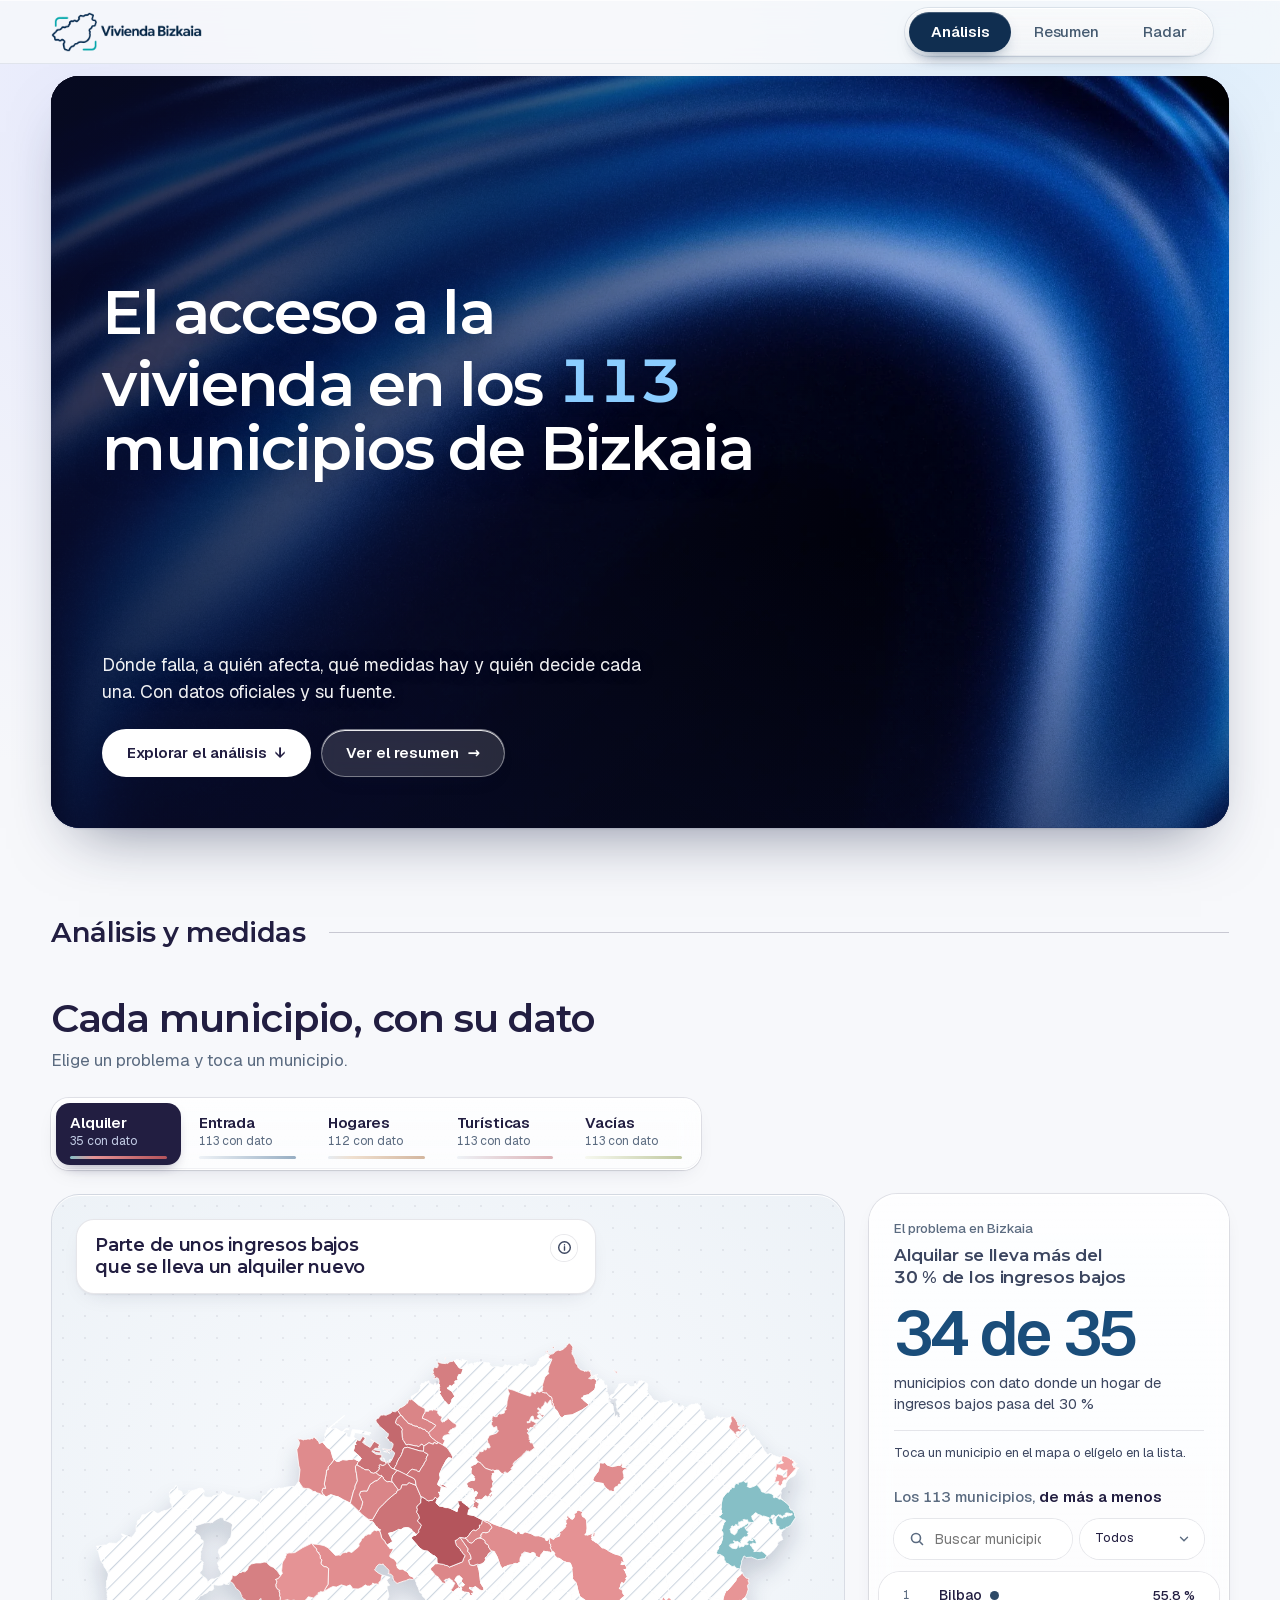
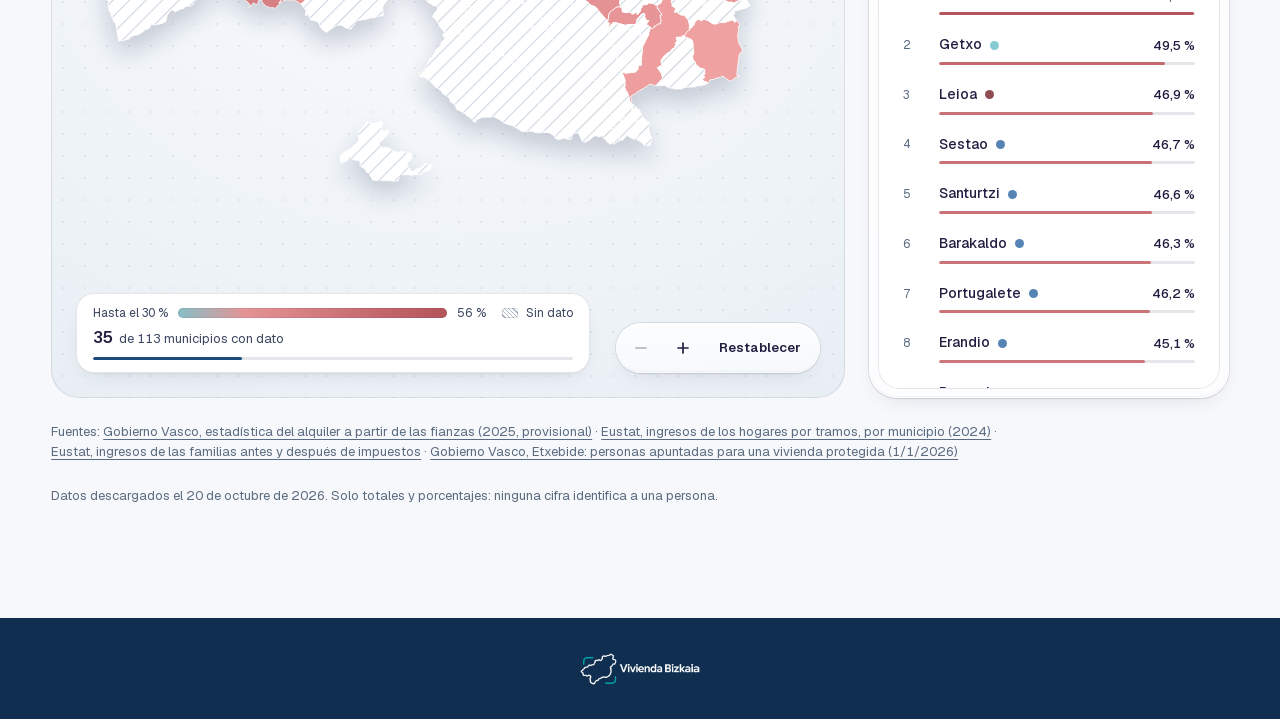
==== commit e3bfc32b: "Publicacion: la version nueva (home, Analisis, Radar y Resumen integrados, movil y linea visual) pas" ====
--- a/analisis/index.html
+++ b/analisis/index.html
@@ -11,6 +11,8 @@
   <link rel="apple-touch-icon" href="../shared/icons/apple-touch-icon.png">
   <link rel="manifest" href="../manifest.webmanifest">
   <!-- fuentes alojadas en el proyecto (antes se pedían a Google Fonts) -->
+  <link rel="preload" href="../shared/fonts/geist-latin-edc7ad.woff2" as="font" type="font/woff2" crossorigin>
+  <link rel="preload" href="../shared/fonts/montserrat-latin-83a31c.woff2" as="font" type="font/woff2" crossorigin>
   <link rel="stylesheet" href="../shared/fonts.css">
   <!-- sistema tipográfico único (typography.css), tokens y materiales del Design System (tokens.css), marco compartido (cabecera, menú, botones)
        y una hoja por vista: solo está activa la de la vista abierta -->
@@ -27,8 +29,10 @@
   <link rel="stylesheet" href="css/metodo.css" id="css-metodo">
   <link rel="stylesheet" href="css/inicio.css">
   <link rel="stylesheet" href="css/movimiento.css">
+  <link rel="stylesheet" href="../shared/global.css">
   <link rel="stylesheet" href="css/producto.css">
   <link rel="stylesheet" href="css/movil.css">
+  <link rel="stylesheet" href="css/spike-cifra-mapa.css">
   <link rel="stylesheet" href="css/impresion.css" media="print">
   <script src="js/pre-inicio.js"></script>
   <script type="module" src="js/app.js"></script>
@@ -40,7 +44,7 @@
 
   <!-- Marco único: las seis pestañas (Situación, Municipios, Acceso, Medidas, Normas y Método) se abren aquí, con el mismo marco, el mismo almacén de datos y el mismo sistema de diseño. -->
   <header class="banda">
-    <a class="marca" href="../" title="Ir al portal de Vivienda en Bizkaia"><img src="img/logo-vivienda-bizkaia.png" alt="Vivienda Bizkaia" width="800" height="212"></a>
+    <a class="marca" href="../" title="Ir al inicio de Vivienda en Bizkaia"><img src="img/logo-vivienda-bizkaia.png" alt="Vivienda Bizkaia" width="800" height="212"></a>
     <nav class="vistas vidrio" aria-label="Pestañas">
       <a href="#situacion" data-vista="situacion">Situación</a>
       <a href="#municipios" data-vista="municipios">Municipios</a>
@@ -52,8 +56,8 @@
     <p class="vista-activa" id="vista-activa">Situación</p>
     <div class="banda-dcha">
       <ul class="otros-productos" aria-label="Secciones y acciones">
-        <li><nav class="selector-secciones vidrio" aria-label="Secciones de Vivienda en Bizkaia" data-selector-secciones></nav></li>
-        <li><button type="button" class="btn vidrio" id="copiar-enlace" data-copiar-enlace title="Copia la dirección de esta consulta (vista, municipios, filtros y supuestos)" data-propuesta>Copiar enlace</button></li>
+        <li class="li-copiar"><button type="button" class="btn vidrio" id="copiar-enlace" data-copiar-enlace title="Copia la dirección de esta consulta (vista, municipios, filtros y supuestos)" data-propuesta>Copiar enlace</button></li>
+        <li class="li-prod"><div class="gsw-host" data-selector-secciones></div></li>
       </ul>
       <button type="button" class="menu-boton" id="menu-abrir" aria-haspopup="dialog" aria-controls="menu" aria-expanded="false">Menú</button>
     </div>
@@ -69,8 +73,7 @@
       <a href="#metodo" data-vista="metodo">Método</a>
     </nav>
     <section class="menu-otros" aria-labelledby="menu-otros-t">
-      <h2 id="menu-otros-t">Secciones</h2>
-      <nav class="selector-secciones" aria-label="Secciones de Vivienda en Bizkaia" data-selector-secciones></nav>
+      <h2 id="menu-otros-t">Compartir esta consulta</h2>
       <button type="button" class="btn vidrio menu-copiar" data-copiar-enlace data-propuesta>Copiar enlace</button>
     </section>
     <form method="dialog"><button class="btn cerrar">Cerrar <span aria-hidden="true">×</span></button></form>
--- a/analisis/css/situacion.css
+++ b/analisis/css/situacion.css
@@ -197,7 +197,6 @@
   #tipo { max-width: none; width: 100%; }
 }
 @media (max-width: 380px) {
-  .otros-productos { display: none; }
   .banda { gap: 8px; }
   .marca { font-size: .875rem; }
   .vista-activa, .menu-boton { font-size: .875rem; }
--- a/shared/global.css
+++ b/shared/global.css
@@ -0,0 +1,137 @@
+/* Navegación global de «Vivienda en Bizkaia»: cabecera del marco, selector de producto (Análisis · Resumen · Radar) y pie.
+   Se carga en TODAS las páginas (home, Análisis, Resumen y Radar). Las variables van acotadas a estos componentes (no a :root) para no pisar los
+   tokens de cada subapp. Paleta: azul marino #102E50, azul de acento #1A4D7A y hielo #8BCDFF (la paleta azul de siempre).
+   Escritorio: segmented control con acabado «liquid glass» moderado y un indicador que se desliza entre productos.
+   Móvil (≤ 760 px): botón «producto ▾» que despliega un menú flotante. Reglas de plataforma: enlaces reales, 44 px táctiles, hover solo con
+   puntero fino, safe areas, Aumentar contraste y Reducir movimiento. Sin lookbehind ni funciones que Safari < 16.4 no entienda. */
+
+.gcab, .gsw, .pie {
+  --v-navy: #102e50; --v-navy-900: #0a1f36; --v-hielo: #8bcdff; --v-azul: #1a4d7a;
+  --v-canvas: #f7f8fb; --v-paper: #ffffff; --v-ink: #0c2036; --v-ink-2: #455a70; --v-line: #d8e1ea; --v-plata: #b9c8d8;
+  --v-ease: cubic-bezier(.2, .8, .2, 1);
+  --v-font: "Geist", -apple-system, BlinkMacSystemFont, "SF Pro Text", "Helvetica Neue", Arial, sans-serif;
+  --v-font-display: "Montserrat", "Geist", -apple-system, BlinkMacSystemFont, sans-serif;
+  font-family: var(--v-font);
+}
+
+/* Navegación entre productos sin «salto» blanco: la cabecera es la misma pieza en las cuatro páginas y se queda quieta mientras cambia el contenido
+   (transición de documento a documento; los navegadores que no la soportan hacen la navegación normal). */
+@media (prefers-reduced-motion: no-preference) { @view-transition { navigation: auto; } }
+.gcab { view-transition-name: cabecera-global; }
+::view-transition-old(cabecera-global), ::view-transition-new(cabecera-global) { animation: none; mix-blend-mode: normal; }
+::view-transition-group(root) { animation-duration: .2s; }
+
+/* ---------- Cabecera del marco (home, Resumen, Radar) ---------- */
+.gcab {
+  position: sticky; top: 0; z-index: 80; padding-top: env(safe-area-inset-top, 0px);
+  background: rgba(247, 248, 251, .82); -webkit-backdrop-filter: saturate(1.5) blur(18px); backdrop-filter: saturate(1.5) blur(18px);
+  border-bottom: 1px solid rgba(16, 46, 80, .09); box-shadow: 0 1px 0 rgba(255, 255, 255, .7) inset;
+}
+.gcab-in {
+  display: flex; align-items: center; justify-content: space-between; gap: 12px; min-height: 63px; max-width: 1520px; margin-inline: auto;
+  padding-inline: max(clamp(16px, 4vw, 56px), env(safe-area-inset-left, 0px)) max(clamp(16px, 4vw, 56px), env(safe-area-inset-right, 0px));
+}
+.gmarca { display: inline-flex; align-items: center; min-height: 44px; border-radius: 10px; }
+.gmarca img { display: block; height: 40px; width: auto; max-width: none; }
+
+/* ---------- Selector de producto: escritorio y tableta ---------- */
+.gsw { display: inline-flex; align-items: center; }
+.gsw-cap ul {
+  position: relative; display: inline-flex; margin: 0; padding: 4px; list-style: none; border-radius: 999px;
+  background: linear-gradient(180deg, rgba(255, 255, 255, .72), rgba(255, 255, 255, .4)), rgba(16, 46, 80, .05);
+  box-shadow: inset 0 1px 0 rgba(255, 255, 255, .95), inset 0 -1px 0 rgba(16, 46, 80, .05), 0 0 0 1px rgba(16, 46, 80, .1), 0 8px 20px -14px rgba(16, 46, 80, .5);
+  -webkit-backdrop-filter: blur(14px) saturate(1.5); backdrop-filter: blur(14px) saturate(1.5);
+}
+/* indicador deslizante: la posición la pone marco.js; entre páginas parte de la del producto anterior */
+.gsw-thumb {
+  position: absolute; z-index: 0; top: 4px; bottom: 4px; left: 0; width: 0; border-radius: 999px; background: var(--v-navy); opacity: 0; pointer-events: none;
+  box-shadow: inset 0 1px 0 rgba(255, 255, 255, .22), 0 8px 18px -10px rgba(16, 46, 80, .8);
+}
+.gsw-thumb.listo { opacity: 1; }
+.gsw-thumb.anima { transition: transform .34s var(--v-ease), width .34s var(--v-ease); }
+.gsw-cap li { position: relative; z-index: 1; display: flex; }
+.gsw-cap a {
+  display: flex; align-items: center; justify-content: center; min-height: 40px; padding: 0 22px; border-radius: 999px;
+  color: var(--v-ink-2); font: 500 .9375rem/1 var(--v-font); text-decoration: none; white-space: nowrap; letter-spacing: -.005em;
+  transition: color .25s var(--v-ease), background-color .2s ease;
+}
+.gsw-cap a[aria-current="page"] { color: #fff; font-weight: 600; }
+.gsw-cap.sin-thumb a[aria-current="page"] { background: var(--v-navy); }   /* sin JS: el producto activo se marca con su propio fondo */
+
+/* ---------- Selector de producto: móvil ---------- */
+.gsw-mov { display: none; position: relative; }
+.gsw-btn {
+  display: inline-flex; align-items: center; gap: 8px; min-height: 44px; padding: 0 14px 0 18px; border: 0; border-radius: 999px; cursor: pointer;
+  background: var(--v-navy); color: #fff; font: 600 .9375rem/1 var(--v-font);
+  box-shadow: inset 0 1px 0 rgba(255, 255, 255, .2), 0 8px 18px -10px rgba(16, 46, 80, .8);
+}
+.gsw-btn .chev { width: 18px; height: 18px; flex: none; fill: none; stroke: currentColor; stroke-width: 2; stroke-linecap: round; stroke-linejoin: round; transition: transform .25s var(--v-ease); }
+.gsw-btn[aria-expanded="true"] .chev { transform: rotate(180deg); }
+/* menú flotante: siempre en el DOM (sin hidden) para poder animarlo; cerrado es invisible y no se puede enfocar */
+.gsw-panel {
+  position: absolute; top: calc(100% + 8px); right: 0; z-index: 85; width: min(300px, calc(100vw - 24px)); padding: 8px;
+  background: #fff; border-radius: 22px; transform-origin: top right;   /* sólido: es un panel de lectura, no un control (el cristal queda para la barra y el selector) */
+  box-shadow: 0 0 0 1px rgba(16, 46, 80, .1), 0 30px 60px -26px rgba(16, 46, 80, .6), inset 0 1px 0 #fff;
+  visibility: hidden; opacity: 0; transform: translateY(-6px) scale(.97);
+  transition: opacity .18s ease, transform .22s var(--v-ease), visibility 0s linear .22s;
+}
+.gsw-panel.abierto { visibility: visible; opacity: 1; transform: none; transition: opacity .18s ease, transform .22s var(--v-ease), visibility 0s; }
+.gsw-panel ul { display: grid; gap: 2px; margin: 0; padding: 0; list-style: none; }
+.gsw-panel a { display: block; min-height: 52px; padding: 10px 14px; border-radius: 16px; color: var(--v-ink); text-decoration: none; }
+.gsw-panel a b { display: flex; align-items: center; gap: 8px; font: 600 1rem/1.25 var(--v-font-display); }
+.gsw-panel a span { display: block; color: var(--v-ink-2); font-size: .8125rem; line-height: 1.35; }
+.gsw-panel a[aria-current="page"] { background: var(--v-navy); }
+.gsw-panel a[aria-current="page"] b { color: #fff; }
+.gsw-panel a[aria-current="page"] b::after { content: ""; width: 7px; height: 7px; border-radius: 50%; background: var(--v-hielo); }
+.gsw-panel a[aria-current="page"] span { color: var(--v-plata); }
+
+.gcab :focus-visible, .gsw :focus-visible { outline: 3px solid var(--v-azul); outline-offset: 3px; }
+.gsw-btn:focus-visible, .gsw-panel a[aria-current="page"]:focus-visible { outline-color: var(--v-hielo); }
+.gsw-cap a[aria-current="page"]:focus-visible { outline-color: var(--v-hielo); outline-offset: -3px; }
+
+@media (hover: hover) and (pointer: fine) {
+  .gsw-cap a:hover:not([aria-current="page"]) { background: rgba(16, 46, 80, .06); color: var(--v-navy); }
+  .gsw-btn:hover { background: var(--v-navy-900); }
+  .gsw-panel a:hover:not([aria-current="page"]) { background: rgba(16, 46, 80, .06); }
+}
+@media (pointer: coarse) { .gsw-cap a { min-height: 44px; } }
+
+/* móvil: el selector es un botón «producto ▾» siempre visible; el logo pasa a isotipo cuando no cabe el rótulo */
+@media (max-width: 760px) {
+  .gsw-cap { display: none; }
+  .gsw-mov { display: block; }
+  .gmarca img { height: 34px; }                 /* rótulo completo también en móvil: 129 px de ancho */
+  .gsw-host { min-width: 128px; }
+}
+@media (max-width: 379px) { .gmarca img { width: 42px; height: 34px; object-fit: cover; object-position: left center; } }   /* isotipo si no cabe el rótulo */
+
+/* sin salto de diseño: hasta que el marco monta la cabecera se reserva su altura; el hueco del selector del Análisis también */
+body:not([data-marco="integrado"]):not(.marco-listo) { padding-top: calc(64px + env(safe-area-inset-top, 0px)); }
+.gsw-host { min-height: 48px; }
+@media (min-width: 761px) { .gsw-host { min-width: 302px; } }
+html { scroll-padding-top: 80px; }
+
+/* ---------- Pie: sencillo, sin navegación entre productos (eso lo hace la cabecera) ---------- */
+.pie { margin-top: 64px; padding: 28px 0 max(28px, env(safe-area-inset-bottom, 0px)); background: var(--v-navy); color: var(--v-plata); }
+.pie-in { display: flex; flex-wrap: wrap; align-items: center; justify-content: space-between; gap: 12px 32px; max-width: 1520px; margin-inline: auto; padding-inline: max(clamp(16px, 4vw, 56px), env(safe-area-inset-left, 0px)) max(clamp(16px, 4vw, 56px), env(safe-area-inset-right, 0px)); }
+.pie-marca { display: inline-flex; align-items: center; min-height: 44px; border-radius: 10px; }
+.pie-marca img { display: block; height: 32px; width: auto; }
+.pie-nota { margin: 0; max-width: 56ch; font-size: .875rem; line-height: 1.5; }
+.pie :focus-visible { outline: 3px solid var(--v-hielo); outline-offset: 3px; }
+
+/* ---------- Accesibilidad ---------- */
+@media (prefers-reduced-motion: reduce) {
+  .gsw-thumb.anima, .gsw-panel, .gsw-panel.abierto, .gsw-cap a, .gsw-btn .chev { transition-duration: .01ms !important; }
+}
+@media (prefers-reduced-transparency: reduce) {
+  .gcab, .gsw-cap ul, .gsw-panel { -webkit-backdrop-filter: none; backdrop-filter: none; }
+  .gsw-panel { background: #fff; }
+}
+@media (prefers-contrast: more) {
+  .gcab { background: var(--v-canvas); -webkit-backdrop-filter: none; backdrop-filter: none; border-bottom-color: var(--v-ink); }
+  .gsw-cap ul { background: #dbe3ec; -webkit-backdrop-filter: none; backdrop-filter: none; box-shadow: 0 0 0 1px var(--v-ink); }
+  .gsw-cap a { color: var(--v-ink); }
+  .gsw-cap a[aria-current="page"] { color: #fff; }
+  .gsw-panel { background: #fff; -webkit-backdrop-filter: none; backdrop-filter: none; box-shadow: 0 0 0 1px var(--v-ink); }
+}
+@media print { .gcab, .pie { display: none; } }
--- a/analisis/css/producto.css
+++ b/analisis/css/producto.css
@@ -1,49 +1,30 @@
-/* Piel Astara del marco común (selector de secciones y pie con acordeón).
-   El marco (../shared/marco.js) pone el HTML; aquí se viste con los tokens de este producto (tokens.css): vidrio L1 para el selector,
-   azul noche para el pie. Las reglas de plataforma son las de docs/PRINCIPIOS_UX.md: enlaces reales, hover solo con puntero fino,
-   zonas táctiles de 44 px, sin transparencias en el pie y Aumentar contraste. */
+/* Piel del marco global dentro del Análisis.
+   El cambiador de producto y el pie vienen de ../shared/global.css (misma identidad en las cuatro páginas). Aquí solo se coloca el
+   cambiador en la cabecera propia del Análisis y se hace que esa cabecera esté SIEMPRE presente, también sobre el hero. */
 
-/* ---------- Selector de secciones (Radar · Análisis · Resumen) ---------- */
-.selector-secciones { display: inline-flex; padding: 3px; border-radius: var(--r-pildora); }
-.selector-secciones .seg { display: flex; gap: 2px; margin: 0; padding: 0; list-style: none; }
-.selector-secciones .seg a {
-  display: flex; align-items: center; justify-content: center; min-height: 34px; padding: 0 14px; border-radius: var(--r-pildora);
-  color: var(--muted); font-size: .8125rem; font-weight: 500; text-decoration: none; white-space: nowrap;
-  transition: color var(--dur-control) var(--ease), background-color var(--dur-control) var(--ease);
+/* ---------- Cabecera persistente ---------- */
+/* Antes (inicio.css) la cabecera entera se escondía mientras se veía el hero. Ahora está siempre; en el hero solo se calla lo propio de
+   las vistas (píldora, nombre de la vista, «Menú» y «Copiar enlace») y se queda la marca y el cambiador de producto. */
+.con-inicio .banda, .con-inicio.en-analisis .banda { position: sticky; inset: auto; top: env(safe-area-inset-top, 0px); transform: none; visibility: visible; transition: none; }
+.con-inicio:not(.en-analisis) :is(.vistas, .vista-activa, .menu-boton, .li-copiar) { display: none; }
+.con-inicio:not(.en-analisis) .banda { height: 64px; }   /* en el hero la barra es de una sola fila */
+.con-inicio .hero { padding-top: var(--s3); }
+/* la cabecera es la pieza global: por encima de mapas, hojas y paneles (menos los diálogos y las notas de información) y estable en las transiciones entre productos */
+.banda {
+  z-index: 80; view-transition-name: cabecera-global; height: var(--banda); box-sizing: border-box;
+  background: rgba(247, 248, 251, .82); -webkit-backdrop-filter: saturate(1.5) blur(18px); backdrop-filter: saturate(1.5) blur(18px);
+  border-bottom: 1px solid rgba(16, 46, 80, .09); box-shadow: 0 1px 0 rgba(255, 255, 255, .7) inset;
+  /* mismos márgenes laterales que la cabecera global: el logo no se mueve al pasar de una página a otra, tampoco en pantallas anchas */
+  padding-inline: max(var(--margen), env(safe-area-inset-left, 0px), calc((100% - 1520px) / 2 + var(--margen))) max(var(--margen), env(safe-area-inset-right, 0px), calc((100% - 1520px) / 2 + var(--margen)));
 }
-/* la sección abierta no compite con la píldora oscura de las vistas: es un tono de acento suave, y además lleva aria-current */
-.selector-secciones .seg a[aria-current="page"] { background: var(--accent-soft); color: var(--accent); font-weight: 600; }
-@media (hover: hover) and (pointer: fine) {
-  .selector-secciones .seg a:hover:not([aria-current="page"]) { color: var(--ink); background: rgba(255, 255, 255, .7); }
-}
-@media (pointer: coarse) { .selector-secciones .seg a { min-height: 44px; } }
-.menu .selector-secciones { background: rgba(255, 255, 255, .08); border-color: rgba(255, 255, 255, .22); box-shadow: none; }
-.menu .selector-secciones .seg a { color: #d7e0f5; font-size: 1.0625rem; min-height: 44px; padding: 0 18px; }
-.menu .selector-secciones .seg a[aria-current="page"] { background: var(--ice); color: var(--noche); }
 
-/* ---------- Pie con acordeón de secciones ---------- */
-.pie { margin-top: var(--s8); padding: 0 0 max(var(--s5), env(safe-area-inset-bottom)); background: var(--noche); color: #dfe4f6; }
-.pie .cont { padding-inline: max(var(--margen), env(safe-area-inset-left), env(safe-area-inset-right)); }
-.pie-sec { border-bottom: 1px solid rgba(255, 255, 255, .14); }
-.pie-sec summary {
-  display: flex; align-items: center; justify-content: space-between; gap: var(--s4); min-height: 64px; cursor: pointer; list-style: none;
-  color: #fff; font-weight: 600; line-height: 1.3;
-}
-.pie-sec summary::-webkit-details-marker { display: none; }
-.pie-sec summary small { display: block; color: #b9c2e6; font-weight: 400; font-size: .875rem; }
-.pie-sec summary .chev { width: 20px; height: 20px; flex: none; fill: none; stroke: currentColor; stroke-width: 2; stroke-linecap: round; stroke-linejoin: round; transition: transform var(--dur-control) var(--ease); }
-.pie-sec[open] summary .chev { transform: rotate(180deg); }
-.pie-sec :focus-visible { outline: 3px solid var(--ice); outline-offset: 3px; border-radius: 8px; }
-.pie-lista { display: grid; gap: var(--s2); margin: 0 0 var(--s5); padding: 0; list-style: none; grid-template-columns: repeat(auto-fit, minmax(220px, 1fr)); }
-.pie-lista a { display: block; min-height: 44px; padding: 14px var(--s4); border-radius: var(--r-tarjeta); border: 1px solid rgba(255, 255, 255, .18); color: #fff; text-decoration: none; }
-.pie-lista a b { display: block; font-weight: 600; }
-.pie-lista a span { color: #b9c2e6; font-size: .875rem; }
-.pie-lista a[aria-current="page"] { background: rgba(139, 205, 255, .16); border-color: var(--ice); }
-.pie-nota { margin: var(--s4) 0 0; color: #b9c2e6; font-size: .875rem; }
-@media (hover: hover) and (pointer: fine) { .pie-lista a:hover { background: rgba(255, 255, 255, .08); } }
+.otros-productos { margin: 0; padding: 0; list-style: none; gap: var(--s3); }
+.gsw-host { display: inline-flex; }
 
-@media (prefers-contrast: more) {
-  .selector-secciones .seg a[aria-current="page"] { outline: 2px solid var(--ink); }
-  .pie-lista a { border-color: #fff; }
-}
-@media print { .pie, .selector-secciones { display: none; } }
+/* tableta y móvil: «Copiar enlace» se va al menú de vistas; el cambiador sigue en la barra */
+@media (max-width: 1279px) { .li-copiar { display: none; } }
+@media (max-width: 760px) { .vista-activa { display: none !important; } }   /* en móvil la barra lleva el producto activo, no el nombre de la vista */
+@media (max-width: 760px) { .marca img { height: 34px; } }
+@media (max-width: 379px) { .marca img { width: 42px; height: 34px; object-fit: cover; object-position: left center; } }   /* isotipo si no cabe el rótulo */
+.menu-copiar { justify-self: start; }
+@media print { .pie { display: none; } }
--- a/analisis/css/movil.css
+++ b/analisis/css/movil.css
@@ -6,14 +6,27 @@
 /* ---------- Cabecera compacta ----------
    Antes esta regla vivía en situacion.css, que solo está activa en esa vista: en las demás la píldora de seis vistas seguía
    en pantalla y desbordaba. Ahora vale para todas. */
-@media (max-width: 1099px) {
-  .vistas { display: none; }
-  .vista-activa, .menu-boton { display: block; }
-  .vista-activa { justify-self: center; min-width: 0; overflow: hidden; text-overflow: ellipsis; white-space: nowrap; }
-  .menu-boton { min-height: 44px; padding: 8px 6px; }
-}
-/* en móvil el selector de secciones y «Copiar enlace» viven en el menú */
-@media (max-width: 760px) { .otros-productos { display: none; } }
+/* Por debajo de 1280 px la píldora de seis vistas no cabe junto al selector de producto. En vez de esconderla tras «Menú» (se perdía el resto del
+   producto), la barra pasa a DOS FILAS: arriba, marca + selector de producto; debajo, las seis vistas como pestañas siempre visibles (se deslizan
+   con el dedo y la activa se centra). --banda pasa a 108 px, así que todos los elementos fijos de las vistas (basados en esa variable) se ajustan solos. */
+@media (max-width: 1279px) {
+  :root { --banda: 108px; }
+  .banda { grid-template-rows: 64px 44px; align-content: start; row-gap: 0; overflow-x: clip; }   /* la fila de pestañas se desliza dentro de sí misma: no debe ensanchar la página */
+  .banda .marca { grid-column: 1; grid-row: 1; align-self: center; }
+  .banda .banda-dcha { grid-column: 3; grid-row: 1; align-self: center; }
+  .vista-activa { display: none; }
+  .menu-boton { display: block; min-height: 44px; padding: 8px 6px; }
+  .vistas {
+    display: flex; grid-column: 1 / -1; grid-row: 2; justify-self: stretch; width: auto; align-self: stretch; gap: 2px;
+    margin-inline: calc(var(--margen) * -1); padding: 0 var(--margen); border-radius: 0; border: 0; box-shadow: none; background: none;
+    -webkit-backdrop-filter: none; backdrop-filter: none; overflow-x: auto; overscroll-behavior-x: contain; scrollbar-width: none; scroll-padding-inline: var(--margen);
+  }
+  .vistas::-webkit-scrollbar { display: none; }
+  .vistas .lente { display: none; }
+  .vistas a { flex: none; display: flex; align-items: center; min-height: 44px; padding: 0 14px; border-radius: 0; color: var(--muted); }
+  .vistas a[aria-current="page"] { background: none !important; box-shadow: none !important; color: var(--ink) !important; font-weight: 600; }
+  .vistas a[aria-current="page"]::after { content: ""; position: absolute; left: 14px; right: 14px; bottom: 4px; height: 3px; border-radius: 3px; background: var(--ink); }
+}
 .menu-copiar { justify-self: start; min-height: 44px; }
 
 /* =====================================================================================================================
@@ -204,3 +217,12 @@
   .matrix-table tbody th.row-name { font-size: .8125rem; }
 }
 @media (max-width: 760px) { .v-normas .comp-celda i { flex: none; } }
+
+
+/* =====================================================================================================================
+   ESCRITORIO · título del indicador en una sola línea (más espacio para el mapa)
+   ===================================================================================================================== */
+@media (min-width: 1180px) {   /* por debajo el título más largo (hogares) no cabe en una línea y sigue envolviendo*/
+  .ind-cab { flex-wrap: nowrap; }
+  .ind-titulo { max-width: none; min-width: 0; white-space: nowrap; text-wrap: nowrap; overflow: hidden; text-overflow: ellipsis; }
+}
--- a/analisis/css/spike-cifra-mapa.css
+++ b/analisis/css/spike-cifra-mapa.css
@@ -0,0 +1,28 @@
+/* PROTOTIPO DESECHABLE (spike) · Situación: cifra protagonista + mapa que manda.
+   Solo escritorio (≥1100 px) y solo en la vista Situación (.escenario). No cambia textos, datos ni lógica: solo composición.
+   Inspiración (carpeta REFES CHULAS CHULAS/DASHBOARD y UI): una cifra enorme que ordena la pantalla y tarjetas pequeñas que flotan sobre el mapa. */
+@media (min-width: 1100px) {
+  /* 1 · el mapa ocupa todo el lienzo; título y leyenda flotan encima */
+  .escenario .lienzo-cab { position: static; padding: 0; display: block; }
+  .escenario .ind-cab { position: absolute; z-index: 4; top: var(--s5); left: var(--s5); max-width: min(520px, calc(100% - 2 * var(--s5)));
+    display: flex; align-items: flex-start; gap: var(--s2); padding: 14px 18px; border-radius: var(--r-tarjeta);
+    background: var(--opaco-fondo); border: 1px solid var(--opaco-borde); box-shadow: var(--elev-1); }
+  .escenario .ind-titulo { font: 600 1.125rem/1.25 var(--f-display); letter-spacing: -.015em; text-wrap: balance; }
+  .escenario .leyenda-bloque { position: absolute; z-index: 4; left: var(--s5); bottom: var(--s5); flex: none; width: min(560px, calc(100% - 2 * var(--s5) - 230px));
+    padding: 12px 16px; grid-template-columns: minmax(0, 1fr) auto; gap: 8px var(--s4); }
+  .escenario .leyenda-bloque .cobertura { grid-column: 1 / -1; }
+  .escenario .mapa-zona { position: absolute; inset: 0; flex: none; }
+
+  /* 2 · la cifra manda en el panel */
+  .escenario .ficha-cifra { margin-top: var(--s4); font-size: clamp(3.25rem, 2rem + 2.4vw, 4.75rem); line-height: .95; letter-spacing: -.04em; font-variant-numeric: tabular-nums lining-nums; }
+  .escenario .ficha-unidad { margin-top: var(--s2); font-size: .9375rem; line-height: 1.4; max-width: 30ch; }
+  .escenario .ficha-problema { font-size: 1.0625rem; color: var(--ink-2); }
+  /* Medidas: misma jerarquía en el panel (la cifra del conjunto manda) */
+  .m-resumen-cifra { font-size: clamp(2.5rem, 1.4rem + 1.5vw, 3rem); line-height: 1; letter-spacing: -.045em; font-variant-numeric: tabular-nums lining-nums; white-space: nowrap; }
+  /* Municipios: los valores de «Dato a dato» pesan más que su etiqueta */
+  .v-municipios .cifra-dot b { font-size: 1.375rem; letter-spacing: -.02em; font-variant-numeric: tabular-nums lining-nums; }
+  /* Acceso: las cifras del titular se leen primero */
+  .v-acceso .lec-titulo .sub b { font-size: 1.4em; color: var(--accent); letter-spacing: -.02em; }
+  /* con un municipio elegido manda su valor */
+  .escenario .ficha-valor { font-size: clamp(2.25rem, 1.5rem + 1.7vw, 3.25rem); line-height: 1; letter-spacing: -.035em; font-variant-numeric: tabular-nums lining-nums; }
+}
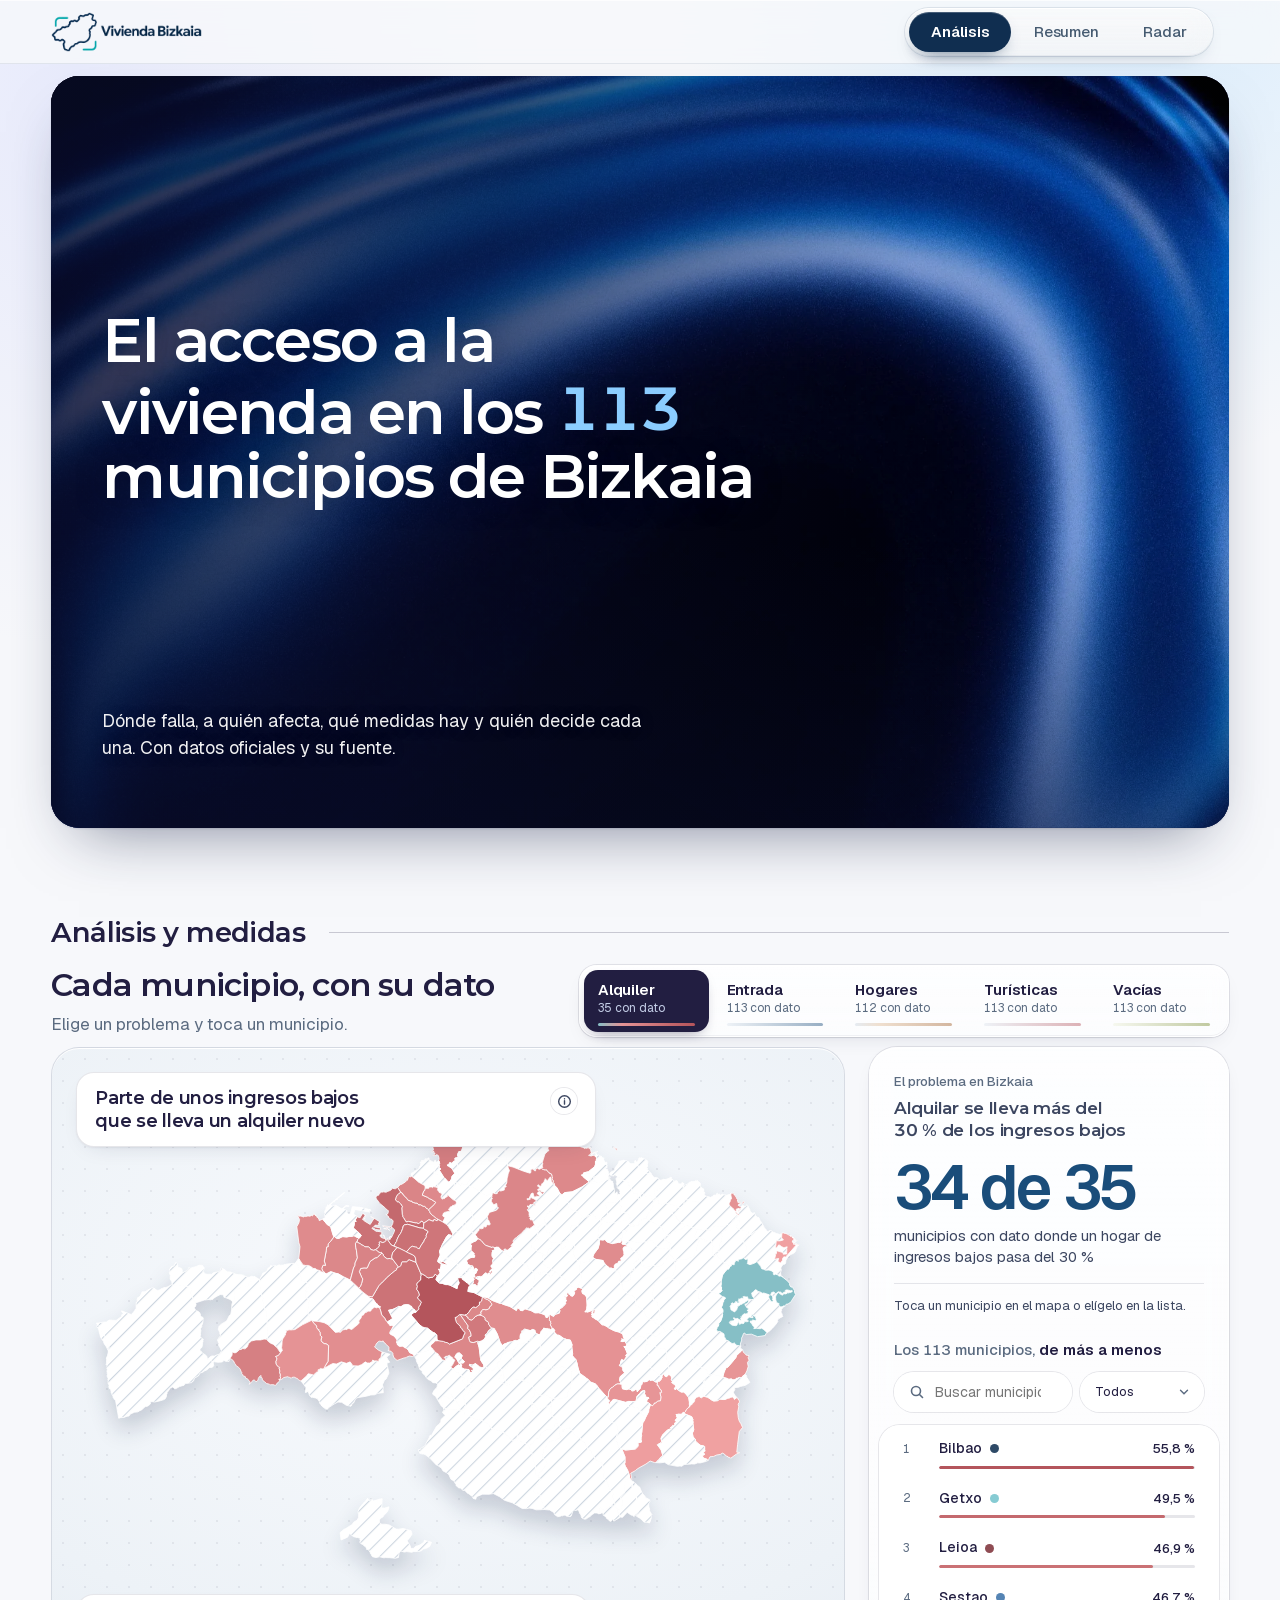
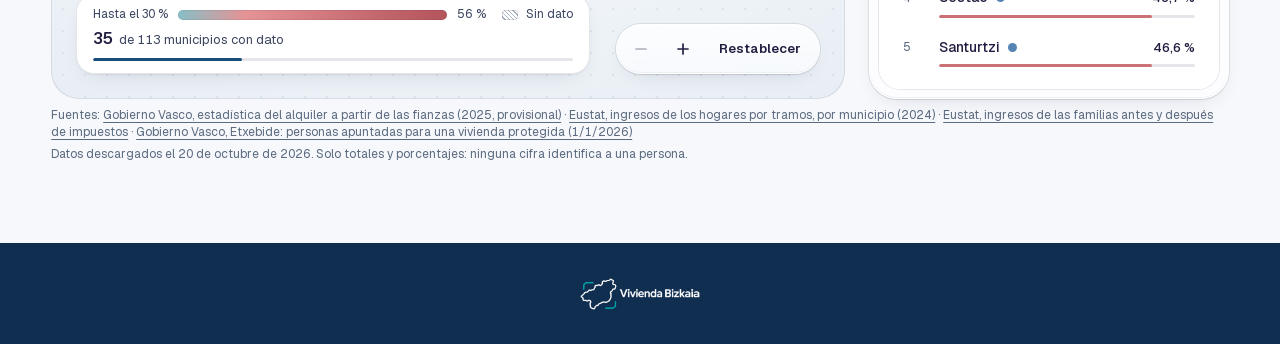
==== commit f9974909: "Publicacion: ajustes de Analisis (Situacion en una pantalla, plano de Medidas, controles de Acceso, " ====
--- a/analisis/index.html
+++ b/analisis/index.html
@@ -87,10 +87,6 @@
       <div class="hero-texto">
         <h1 class="hero-t rise" style="--i:1">El acceso a la vivienda en los <span class="hero-n n-munis" data-roll></span> municipios de Bizkaia</h1>
         <p class="hero-sub rise" style="--i:2">Dónde falla, a quién afecta, qué medidas hay y quién decide cada una. Con datos oficiales y su fuente.</p>
-        <div class="hero-cta rise" style="--i:3">
-          <a class="hero-btn primario" href="#situacion" data-ir="analisis" data-propuesta>Explorar el análisis <span aria-hidden="true">↓</span></a>
-          <a class="hero-btn vidrio" href="../resumen/">Ver el resumen <span aria-hidden="true">→</span></a>
-        </div>
       </div>
     </div>
 
--- a/analisis/css/situacion.css
+++ b/analisis/css/situacion.css
@@ -207,3 +207,15 @@
 }
 .ind-cab { display: flex; align-items: flex-start; gap: 10px; min-width: 0; }
 .ind-cab .info-b { margin-top: 1px; }
+
+/* ---------- Situación en una sola pantalla (escritorio, 2026-11-17) ----------
+   Antes la cabecera (título y problemas), el mapa con la lista, las fuentes y la fecha sumaban más que la ventana y había que bajar. Ahora cabecera y notas
+   son más bajas y el mapa se calcula con lo que queda (mínimo 440 px). El pie de página sigue debajo. Mismos textos y datos. */
+@media (min-width: 1100px) {
+  .atlas-cab { padding-block: 16px 10px; gap: var(--s3) var(--s6); }
+  .atlas-titulo h1 { font-size: clamp(1.5rem, 1rem + 1.3vw, 2rem); }
+  .escenario { height: max(440px, calc(100dvh - var(--banda) - 184px)); }
+  .fuentes-pie { padding: 8px 0 0; }
+  .fuentes-pie .source-line { font-size: .75rem; line-height: 1.4; }
+  .fecha { padding-block: 4px 16px; font-size: .75rem; }
+}
--- a/analisis/css/medidas-diseno.css
+++ b/analisis/css/medidas-diseno.css
@@ -163,3 +163,12 @@
 .ctx-enlaces.en-medidas { margin: var(--s2) 0 0; }
 .rep-titulo { position: relative; }
 .rep-titulo .info-b { position: absolute; top: 2px; right: 0; }
+
+/* ---------- Plano: leyenda compacta y gráfico más grande (2026-11-17) ----------
+   La leyenda ocupaba dos líneas dentro de una tarjeta y dejaba el gráfico en ~290 px de alto. Ahora es una sola fila de texto pequeño, sin tarjeta, y el gráfico
+   gana ese espacio. La geometría del Plano (posición y radio de cada burbuja) no cambia: solo se escala. */
+.m-stage .leyenda-lineas { width: auto; max-width: 100%; margin: 0 auto var(--s2); padding: 0; gap: 2px 11px; font-size: .71875rem; line-height: 1.3; flex-wrap: nowrap; justify-content: center; background: none; border: 0; box-shadow: none; -webkit-backdrop-filter: none; backdrop-filter: none; }
+.m-stage .leyenda-lineas li { gap: 5px; white-space: nowrap; }
+.m-stage .leyenda-lineas i { width: 8px; height: 8px; flex: none; }
+.m-stage .burbujas { max-height: calc(var(--stage-h) - 200px); }
+@media (max-width: 1400px) { .m-stage .leyenda-lineas { flex-wrap: wrap; } }   /* con menos ancho no caben las seis en una fila: se parten, sin salirse */
--- a/analisis/css/acceso.css
+++ b/analisis/css/acceso.css
@@ -92,3 +92,10 @@
   .v-acceso .esc-fila { grid-template-columns: minmax(0, 1fr) minmax(0, 1fr); }
   .v-acceso .esc-fila.cab { display: none; }
 }
+
+/* ---------- «Lo que eliges»: segmentos de igual ancho dentro de una pista visible (2026-11-17) ----------
+   Las opciones sin elegir eran texto suelto y, con tres o más, saltaban de línea y se descolocaban. Ahora cada grupo es una pista con borde y las opciones se reparten
+   el ancho a partes iguales; la elegida sigue siendo la píldora oscura. Mismos textos y mismos valores. */
+.v-acceso .x-controles .x-botones, .v-acceso .alcance-controles .x-botones { display: flex; flex-wrap: nowrap; gap: 2px; padding: 3px; border: 1px solid var(--line-2, var(--line)); border-radius: 16px; background: var(--panel); }
+.v-acceso .x-controles .opcion, .v-acceso .alcance-controles .opcion { flex: 1 1 0; min-width: 0; display: flex; align-items: center; justify-content: center; min-height: 42px; padding: 4px 6px; border-radius: 13px; text-align: center; white-space: normal; line-height: 1.15; font-size: .8125rem; }
+@media (hover: hover) and (pointer: fine) { .v-acceso .x-controles .opcion:not([aria-pressed="true"]):hover { background: rgba(255, 255, 255, .85); } }
--- a/analisis/css/movimiento.css
+++ b/analisis/css/movimiento.css
@@ -85,3 +85,11 @@
   .v-normas .hilo-linea, .v-normas .hito { animation: none !important; }
   #vista[aria-busy="true"]:empty::after { animation: pulse 1.4s var(--ease-inout) infinite; transform: none; background: rgba(255, 255, 255, .5); }
 }
+
+/* Respaldo de la píldora deslizante: si todavía no se ha colocado (opacidad 0), el elegido se pinta solo con su fondo oscuro, para que nunca quede un texto blanco
+   sobre fondo claro. Solo en escritorio; en pantallas estrechas las pestañas usan su propio subrayado (movil.css). */
+@media (min-width: 1280px) {
+  .con-lente:has(> .lente[style*="opacity: 0"]) > [aria-current="page"],
+  .con-lente:has(> .lente[style*="opacity: 0"]) > [aria-pressed="true"],
+  .con-lente:has(> .lente[style*="opacity: 0"]) > [aria-current="true"] { background: var(--ink) !important; color: #fff !important; box-shadow: 0 6px 14px -8px rgba(34, 30, 65, .65) !important; }
+}
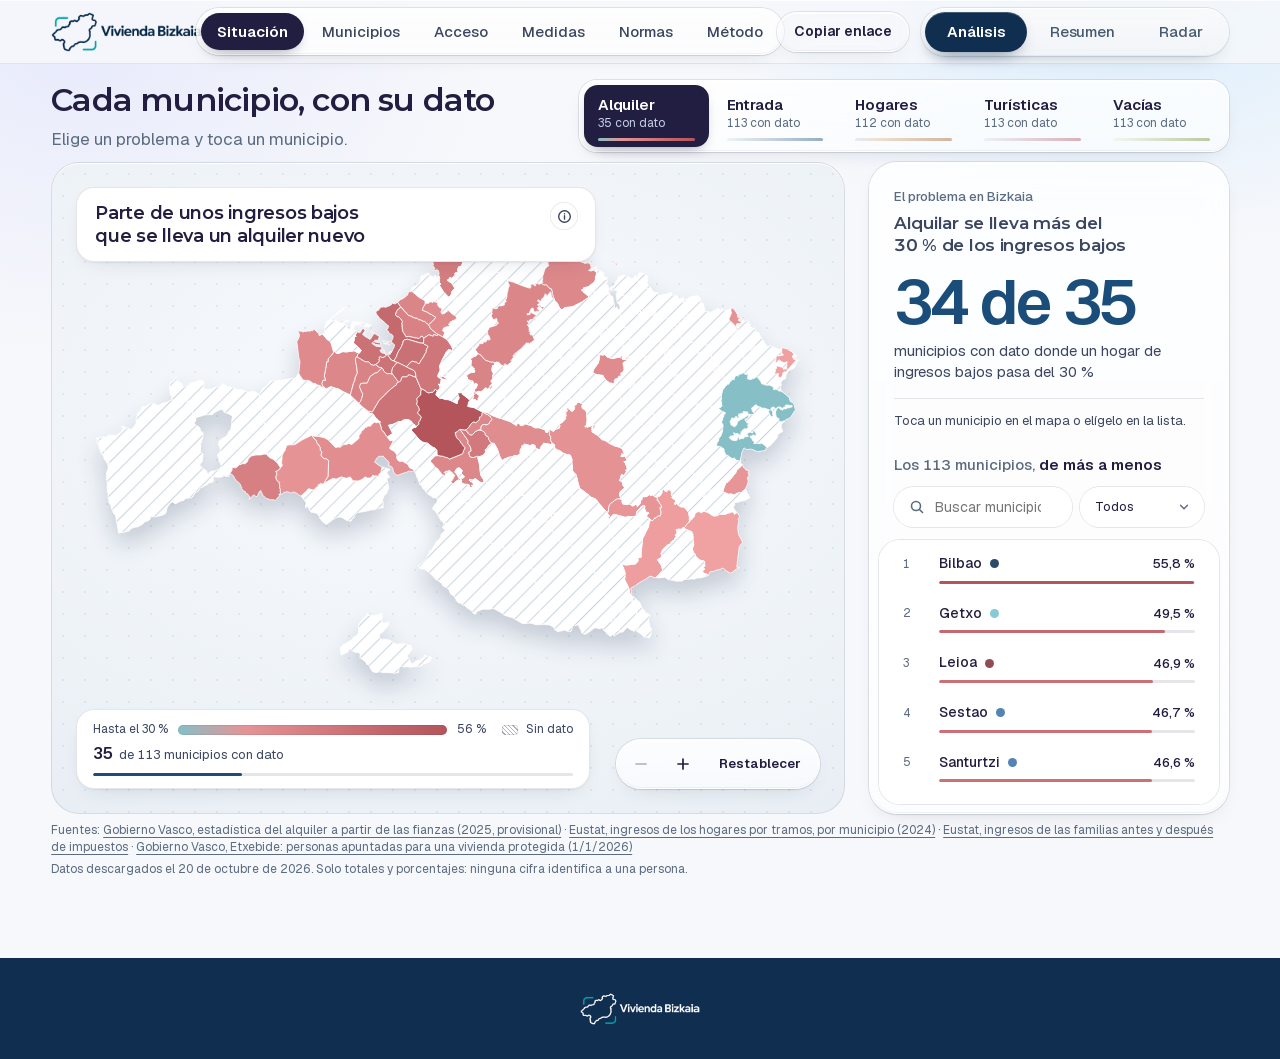
==== commit aae2c937: "Publicacion: el Analisis se abre directamente en Situacion (sin hero) Origen: ux/radar-resumen (6b63" ====
--- a/analisis/index.html
+++ b/analisis/index.html
@@ -79,22 +79,6 @@
     <form method="dialog"><button class="btn cerrar">Cerrar <span aria-hidden="true">×</span></button></form>
   </dialog>
 
-  <!-- Inicio: solo se ve con la dirección raíz (html.con-inicio). Primero el hero (editorial inmersiva),
-       después, debajo, la vista Situación de siempre (la puerta a los tres productos la hacen ahora el portal y el selector de secciones). Los textos son los de las tres webs publicadas (sus descripciones); no hay cifras de adorno. -->
-  <section id="inicio" class="hero" aria-label="Inicio">
-    <div class="hero-card">
-      <div class="hero-fondo" aria-hidden="true"><img alt="" decoding="async"></div>
-      <div class="hero-texto">
-        <h1 class="hero-t rise" style="--i:1">El acceso a la vivienda en los <span class="hero-n n-munis" data-roll></span> municipios de Bizkaia</h1>
-        <p class="hero-sub rise" style="--i:2">Dónde falla, a quién afecta, qué medidas hay y quién decide cada una. Con datos oficiales y su fuente.</p>
-      </div>
-    </div>
-
-
-    <!-- Umbral: marca el punto donde empieza el análisis (aparece la cabecera de las seis vistas) -->
-    <div class="umbral" id="umbral" aria-hidden="true"><p class="umbral-t" data-propuesta>Análisis y medidas</p></div>
-  </section>
-
   <!-- La vista activa se monta aquí; solo hay una montada a la vez -->
   <main id="vista" tabindex="-1"></main>
 
